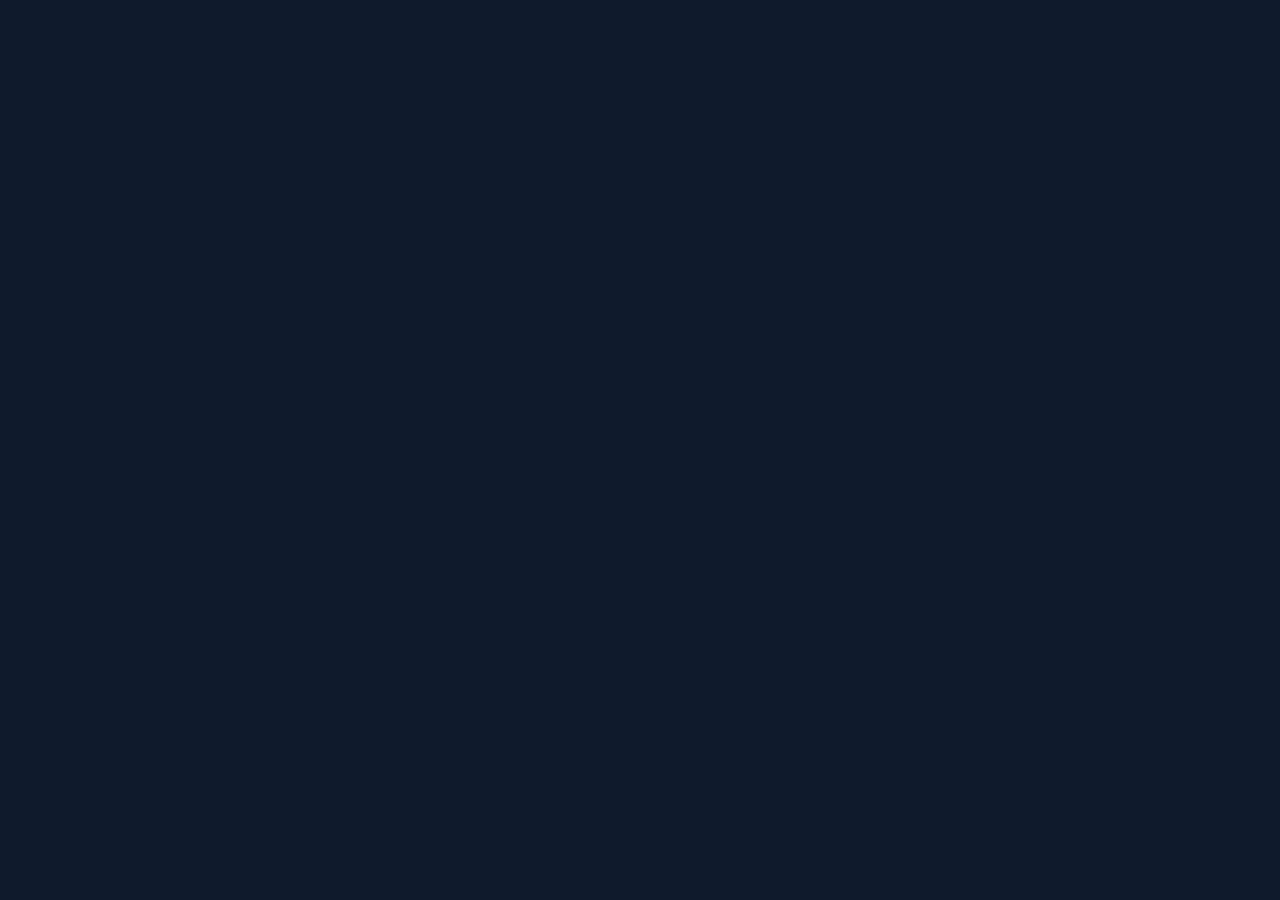
==== index.html @ ac676756 "Add files via upload" ====
<!DOCTYPE html><html lang="fr"><head><meta charset="utf-8"><meta name="viewport" content="width=device-width,initial-scale=1"><title>Correspondances</title><meta name="description" content="Correspondances vous guide de bout en bout : le bon quai, la bonne sortie, la dernière rue."><meta name="theme-color" content="#0F1B2D"><meta property="og:title" content="Correspondances"><meta property="og:description" content="Correspondances vous guide de bout en bout : le bon quai, la bonne sortie, la dernière rue."><meta property="og:type" content="website"><meta property="og:image" content="/api/og"><meta name="twitter:card" content="summary_large_image"><link rel="stylesheet" href="/style.css"></head><body data-page="home"><script src="/api/config"></script><script src="https://cdn.jsdelivr.net/npm/@supabase/supabase-js@2.45.4/dist/umd/supabase.min.js"></script><script src="/site.js?v=5"></script><noscript><p style="padding:40px;font-family:system-ui">Ce site a besoin de JavaScript pour s’afficher.</p></noscript></body></html>
---- style.css ----
@import url('https://fonts.googleapis.com/css2?family=Sora:wght@300;400;600;700&display=swap');
:root{--bg:#0F1B2D;--card:#17273F;--tx:#EAF0FA;--mu:#7C93B3;--ac:#3DDC97;--f:'Sora',system-ui,sans-serif}
:root[data-theme=light]{--bg:#F1F5FA;--card:#fff;--tx:#0B1420;--mu:#5A6B87;--ac:#0F9D63}
*{box-sizing:border-box;margin:0;padding:0}
html{scroll-behavior:smooth}
body{font-family:var(--f);background:var(--bg);color:var(--tx);-webkit-font-smoothing:antialiased;overflow-x:hidden}
a{color:inherit;text-decoration:none}button,input,textarea{font:inherit;color:inherit}
.w{max-width:1100px;margin:0 auto;padding:0 28px}
header{position:sticky;top:0;z-index:9;backdrop-filter:blur(18px) saturate(1.4);background:color-mix(in srgb,var(--bg) 72%,transparent)}
nav{display:flex;align-items:center;justify-content:space-between;height:64px}
.br{font-weight:700;letter-spacing:-.02em}.br i{color:var(--ac);font-style:normal}
.nl{display:flex;gap:26px;align-items:center;font-size:14px;color:var(--mu)}
.nl a:hover,.nl a.on{color:var(--tx)}
.pb{padding:7px 13px;border-radius:99px;border:1px solid color-mix(in srgb,var(--tx) 16%,transparent);font-size:12.5px;cursor:pointer;color:var(--mu);background:none}
h1{font-size:clamp(40px,7.4vw,92px);line-height:1;letter-spacing:-.045em;font-weight:700}
h1 span{display:inline-block;opacity:0;filter:blur(14px);transform:translateY(.4em);animation:in 1.1s cubic-bezier(.2,.8,.2,1) forwards}
@keyframes in{to{opacity:1;filter:none;transform:none}}
.hero{padding:16vh 28px 12vh;text-align:center}
.hero p,.pg p{color:var(--mu);font-size:19px;line-height:1.6}
.hero p{max-width:48ch;margin:28px auto 0}
.wl{display:flex;gap:10px;max-width:440px;margin:34px auto 0}
.wl input,.ad input,.ad textarea,label textarea,label input{flex:1;width:100%;padding:14px 18px;border-radius:14px;border:1px solid color-mix(in srgb,var(--tx) 16%,transparent);background:var(--card)}
.wl input{border-radius:99px}
.cta{padding:14px 24px;border-radius:99px;background:var(--ac);color:#0B1420;font-weight:600;border:0;cursor:pointer;white-space:nowrap}
.fn{margin-top:14px;font-size:13px;color:var(--mu)}
.demo{height:320vh}
.di{position:sticky;top:0;height:100vh;display:grid;grid-template-columns:1fr 1fr;gap:48px;align-items:center}
.dc h2{font-size:clamp(28px,4vw,48px);line-height:1.08;letter-spacing:-.03em;transition:opacity .4s}
.dc p{margin-top:16px;color:var(--mu);font-size:17px;line-height:1.6;max-width:36ch}
.ph{width:min(290px,70vw);aspect-ratio:9/19;margin:0 auto;border-radius:46px;border:7px solid #000;overflow:hidden;position:relative;background:var(--card);box-shadow:0 50px 90px -30px rgba(0,0,0,.6)}
.s{position:absolute;inset:0;width:100%;height:100%;object-fit:cover;opacity:0;transform:scale(1.07);transition:opacity .8s,transform 1.1s cubic-bezier(.2,.8,.2,1)}
.s.on{opacity:1;transform:none}
.e{display:flex;align-items:center;justify-content:center;color:var(--mu);font-size:13px;background:linear-gradient(160deg,var(--card),var(--bg))}
@media(max-width:860px){.demo{height:auto}.di{position:static;height:auto;grid-template-columns:1fr;padding:48px 28px}}
.fr{padding:16vh 28px;border-top:1px solid color-mix(in srgb,var(--tx) 9%,transparent)}
.fr h2,.pg h2{font-size:clamp(30px,5vw,60px);line-height:1.05;letter-spacing:-.035em;max-width:16ch}
.fr p{margin-top:22px;color:var(--mu);font-size:18px;line-height:1.65;max-width:46ch}
.pg{padding:14vh 28px 10vh;max-width:760px}.pg p{margin-top:22px}
details{border-top:1px solid color-mix(in srgb,var(--tx) 12%,transparent);padding:20px 0}
summary{cursor:pointer;font-weight:600;font-size:18px}details p{font-size:16px}
footer{border-top:1px solid color-mix(in srgb,var(--tx) 9%,transparent);padding:30px 28px;display:flex;justify-content:space-between;gap:14px;flex-wrap:wrap;color:var(--mu);font-size:13.5px}
.ad{display:grid;gap:12px;margin:24px 0}
label{display:grid;gap:6px;margin:14px 0;font-size:12.5px;color:var(--mu)}
.bar{position:sticky;top:0;padding:14px 0;background:var(--bg);display:flex;gap:12px;align-items:center;z-index:5}
pre{white-space:pre-wrap;color:var(--mu);font-size:13px}
@media(prefers-reduced-motion:reduce){h1 span{animation:none;opacity:1;filter:none;transform:none}.s{transition:none}}

.cards{display:grid;gap:14px;margin-top:28px}.card-a{display:block;background:var(--card);border:1px solid color-mix(in srgb,var(--tx) 10%,transparent);border-radius:22px;padding:22px;transition:transform .25s,border-color .25s}
.card-a:hover{transform:translateY(-3px);border-color:var(--ac)}.card-a h3{margin:12px 0 6px;font-size:21px;letter-spacing:-.02em}.card-a small,.art small{color:var(--mu)}
.tag{display:inline-block;padding:4px 12px;border-radius:99px;background:var(--ac);color:#0B1420;font-size:12px;font-weight:700}
.art h2{margin-top:14px}.art small{display:block;margin-top:10px}.art p,.art li{color:var(--tx);font-size:17px;line-height:1.7;margin-top:16px}.art ul{padding-left:22px;margin-top:8px}
.art h2+small+*,.art img{margin-top:22px}.art img{width:100%;border-radius:22px}.art a{color:var(--ac)}.art a.cta{color:#0B1420}
.art blockquote{margin-top:22px;padding:16px 20px;border-radius:18px;background:color-mix(in srgb,var(--ac) 14%,transparent);border-left:4px solid var(--ac)}.art blockquote p{margin:0}

/* Accessibilité */
:root[data-theme=light]{--ac:#0A7D4E}
:root[data-theme=light] .cta,:root[data-theme=light] .tag,:root[data-theme=light] .art a.cta{color:#fff}
:focus-visible{outline:2px solid var(--ac);outline-offset:3px;border-radius:6px}
.sk{position:absolute;left:12px;top:-60px;z-index:20;padding:10px 16px;border-radius:12px;background:var(--ac);color:#0B1420;font-weight:600;transition:top .15s}.sk:focus{top:12px}
main:focus{outline:0}
a.cta{display:inline-block}.cta:disabled{opacity:.6;cursor:wait}
/* Menu mobile */
.nr{display:flex;gap:10px;align-items:center}.mb{display:none;width:40px;height:40px;border-radius:12px;border:1px solid color-mix(in srgb,var(--tx) 16%,transparent);background:none;cursor:pointer;position:relative}
.mb span{position:absolute;left:11px;right:11px;height:2px;border-radius:2px;background:var(--tx);transition:transform .25s,top .25s}.mb span:first-child{top:15px}.mb span:last-child{top:23px}
.mb.x span:first-child{top:19px;transform:rotate(45deg)}.mb.x span:last-child{top:19px;transform:rotate(-45deg)}
@media(max-width:760px){.mb{display:block}
.nl{display:none;position:fixed;top:64px;left:0;right:0;flex-direction:column;align-items:stretch;gap:0;padding:8px 28px 22px;background:var(--bg);border-bottom:1px solid color-mix(in srgb,var(--tx) 10%,transparent);font-size:17px}
.nl.open{display:flex}.nl a{padding:15px 0;border-bottom:1px solid color-mix(in srgb,var(--tx) 8%,transparent)}.nl a.on{color:var(--ac)}}
footer .fl{display:flex;gap:18px;flex-wrap:wrap}
/* Aide */
.fq{width:100%;margin-top:28px;padding:14px 18px;border-radius:99px;border:1px solid color-mix(in srgb,var(--tx) 16%,transparent);background:var(--card)}
.fq+#fl{margin-top:14px}.fa p,.fa li{color:var(--mu);font-size:16px;line-height:1.6;margin-top:12px}.fa ul{padding-left:22px}.fa a{color:var(--ac)}.fa h2{font-size:18px;max-width:none;margin-top:14px}
details[hidden]{display:none}#fz{font-size:16px}
/* Actualités */
.chips{display:flex;gap:8px;flex-wrap:wrap;margin-top:24px}.chip,.b2{padding:8px 16px;border-radius:99px;border:1px solid color-mix(in srgb,var(--tx) 16%,transparent);background:none;color:var(--mu);font-size:13.5px;cursor:pointer}
.chip:hover,.b2:hover{color:var(--tx);border-color:var(--ac)}.chip[aria-pressed=true]{background:var(--ac);border-color:var(--ac);color:#0B1420;font-weight:600}
:root[data-theme=light] .chip[aria-pressed=true]{color:#fff}.b2{margin-top:6px;color:var(--tx)}.b2[hidden]{display:none}
/* Bloc téléchargement */
.dl{padding:14vh 28px;text-align:center;border-top:1px solid color-mix(in srgb,var(--tx) 9%,transparent)}.dl h2{font-size:clamp(28px,4.4vw,52px);letter-spacing:-.035em;line-height:1.08}
.dl p{margin:18px auto 28px;max-width:44ch;color:var(--mu);font-size:18px;line-height:1.6}
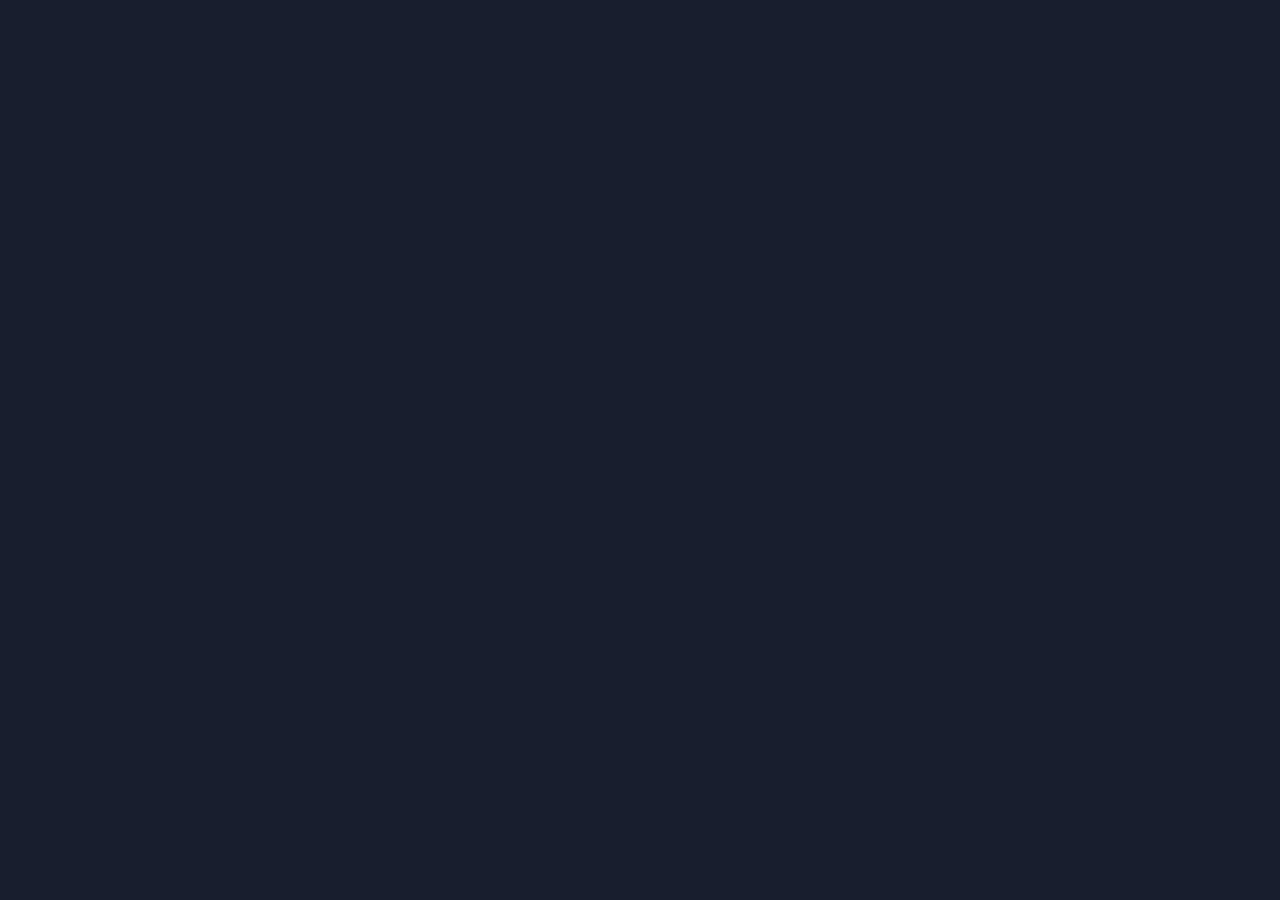
==== commit 1ab6bc3f: "Add files via upload" ====
--- a/index.html
+++ b/index.html
@@ -1 +1 @@
-<!DOCTYPE html><html lang="fr"><head><meta charset="utf-8"><meta name="viewport" content="width=device-width,initial-scale=1"><title>Correspondances</title><meta name="description" content="Correspondances vous guide de bout en bout : le bon quai, la bonne sortie, la dernière rue."><meta name="theme-color" content="#0F1B2D"><meta property="og:title" content="Correspondances"><meta property="og:description" content="Correspondances vous guide de bout en bout : le bon quai, la bonne sortie, la dernière rue."><meta property="og:type" content="website"><meta property="og:image" content="/api/og"><meta name="twitter:card" content="summary_large_image"><link rel="stylesheet" href="/style.css"></head><body data-page="home"><script src="/api/config"></script><script src="https://cdn.jsdelivr.net/npm/@supabase/supabase-js@2.45.4/dist/umd/supabase.min.js"></script><script src="/site.js?v=5"></script><noscript><p style="padding:40px;font-family:system-ui">Ce site a besoin de JavaScript pour s’afficher.</p></noscript></body></html>
+<!DOCTYPE html><html lang="fr"><head><meta charset="utf-8"><meta name="viewport" content="width=device-width,initial-scale=1"><title>Correspondances</title><meta name="description" content="Correspondances vous guide de bout en bout : le bon quai, la bonne sortie, la dernière rue."><meta name="theme-color" content="#1B1E2E"><meta property="og:title" content="Correspondances"><meta property="og:description" content="Correspondances vous guide de bout en bout : le bon quai, la bonne sortie, la dernière rue."><meta property="og:type" content="website"><meta property="og:image" content="/api/og"><meta name="twitter:card" content="summary_large_image"><link rel="stylesheet" href="/style.css"></head><body data-page="home"><script src="/api/config"></script><script src="https://cdn.jsdelivr.net/npm/@supabase/supabase-js@2.45.4/dist/umd/supabase.min.js"></script><script src="/site.js?v=5"></script><noscript><p style="padding:40px;font-family:system-ui">Ce site a besoin de JavaScript pour s’afficher.</p></noscript></body></html>
--- a/style.css
+++ b/style.css
@@ -1,6 +1,6 @@
 @import url('https://fonts.googleapis.com/css2?family=Sora:wght@300;400;600;700&display=swap');
-:root{--bg:#0F1B2D;--card:#17273F;--tx:#EAF0FA;--mu:#7C93B3;--ac:#3DDC97;--f:'Sora',system-ui,sans-serif}
-:root[data-theme=light]{--bg:#F1F5FA;--card:#fff;--tx:#0B1420;--mu:#5A6B87;--ac:#0F9D63}
+:root{--bg:#1B1E2E;--card:#272B42;--tx:#EEF0F8;--mu:#8A93B5;--ac:#7FD1B5;--v:#A99BF0;--b:#8FA9E8;--p:#F2C879;--m:#7FD1B5;--f:'Sora',system-ui,sans-serif}
+:root[data-theme=light]{--bg:#F4F5FA;--card:#fff;--tx:#14172A;--mu:#5B6285;--ac:#237A63;--v:#6E5CD6;--b:#3F63C7;--p:#A9740F;--m:#237A63}
 *{box-sizing:border-box;margin:0;padding:0}
 html{scroll-behavior:smooth}
 body{font-family:var(--f);background:var(--bg);color:var(--tx);-webkit-font-smoothing:antialiased;overflow-x:hidden}
@@ -21,7 +21,7 @@
 .wl{display:flex;gap:10px;max-width:440px;margin:34px auto 0}
 .wl input,.ad input,.ad textarea,label textarea,label input{flex:1;width:100%;padding:14px 18px;border-radius:14px;border:1px solid color-mix(in srgb,var(--tx) 16%,transparent);background:var(--card)}
 .wl input{border-radius:99px}
-.cta{padding:14px 24px;border-radius:99px;background:var(--ac);color:#0B1420;font-weight:600;border:0;cursor:pointer;white-space:nowrap}
+.cta{padding:14px 24px;border-radius:99px;background:var(--ac);color:#14172A;font-weight:600;border:0;cursor:pointer;white-space:nowrap}
 .fn{margin-top:14px;font-size:13px;color:var(--mu)}
 .demo{height:320vh}
 .di{position:sticky;top:0;height:100vh;display:grid;grid-template-columns:1fr 1fr;gap:48px;align-items:center}
@@ -30,7 +30,7 @@
 .ph{width:min(290px,70vw);aspect-ratio:9/19;margin:0 auto;border-radius:46px;border:7px solid #000;overflow:hidden;position:relative;background:var(--card);box-shadow:0 50px 90px -30px rgba(0,0,0,.6)}
 .s{position:absolute;inset:0;width:100%;height:100%;object-fit:cover;opacity:0;transform:scale(1.07);transition:opacity .8s,transform 1.1s cubic-bezier(.2,.8,.2,1)}
 .s.on{opacity:1;transform:none}
-.e{display:flex;align-items:center;justify-content:center;color:var(--mu);font-size:13px;background:linear-gradient(160deg,var(--card),var(--bg))}
+.e{display:flex;align-items:center;justify-content:center;color:var(--mu);font-size:13px;background:var(--card)}
 @media(max-width:860px){.demo{height:auto}.di{position:static;height:auto;grid-template-columns:1fr;padding:48px 28px}}
 .fr{padding:16vh 28px;border-top:1px solid color-mix(in srgb,var(--tx) 9%,transparent)}
 .fr h2,.pg h2{font-size:clamp(30px,5vw,60px);line-height:1.05;letter-spacing:-.035em;max-width:16ch}
@@ -47,16 +47,15 @@
 
 .cards{display:grid;gap:14px;margin-top:28px}.card-a{display:block;background:var(--card);border:1px solid color-mix(in srgb,var(--tx) 10%,transparent);border-radius:22px;padding:22px;transition:transform .25s,border-color .25s}
 .card-a:hover{transform:translateY(-3px);border-color:var(--ac)}.card-a h3{margin:12px 0 6px;font-size:21px;letter-spacing:-.02em}.card-a small,.art small{color:var(--mu)}
-.tag{display:inline-block;padding:4px 12px;border-radius:99px;background:var(--ac);color:#0B1420;font-size:12px;font-weight:700}
+.tag{display:inline-block;padding:4px 12px;border-radius:99px;background:var(--ac);color:#14172A;font-size:12px;font-weight:700}
 .art h2{margin-top:14px}.art small{display:block;margin-top:10px}.art p,.art li{color:var(--tx);font-size:17px;line-height:1.7;margin-top:16px}.art ul{padding-left:22px;margin-top:8px}
-.art h2+small+*,.art img{margin-top:22px}.art img{width:100%;border-radius:22px}.art a{color:var(--ac)}.art a.cta{color:#0B1420}
+.art h2+small+*,.art img{margin-top:22px}.art img{width:100%;border-radius:22px}.art a{color:var(--ac)}.art a.cta{color:#14172A}
 .art blockquote{margin-top:22px;padding:16px 20px;border-radius:18px;background:color-mix(in srgb,var(--ac) 14%,transparent);border-left:4px solid var(--ac)}.art blockquote p{margin:0}
 
 /* Accessibilité */
-:root[data-theme=light]{--ac:#0A7D4E}
 :root[data-theme=light] .cta,:root[data-theme=light] .tag,:root[data-theme=light] .art a.cta{color:#fff}
 :focus-visible{outline:2px solid var(--ac);outline-offset:3px;border-radius:6px}
-.sk{position:absolute;left:12px;top:-60px;z-index:20;padding:10px 16px;border-radius:12px;background:var(--ac);color:#0B1420;font-weight:600;transition:top .15s}.sk:focus{top:12px}
+.sk{position:absolute;left:12px;top:-60px;z-index:20;padding:10px 16px;border-radius:12px;background:var(--ac);color:#14172A;font-weight:600;transition:top .15s}.sk:focus{top:12px}
 main:focus{outline:0}
 a.cta{display:inline-block}.cta:disabled{opacity:.6;cursor:wait}
 /* Menu mobile */
@@ -73,8 +72,44 @@
 details[hidden]{display:none}#fz{font-size:16px}
 /* Actualités */
 .chips{display:flex;gap:8px;flex-wrap:wrap;margin-top:24px}.chip,.b2{padding:8px 16px;border-radius:99px;border:1px solid color-mix(in srgb,var(--tx) 16%,transparent);background:none;color:var(--mu);font-size:13.5px;cursor:pointer}
-.chip:hover,.b2:hover{color:var(--tx);border-color:var(--ac)}.chip[aria-pressed=true]{background:var(--ac);border-color:var(--ac);color:#0B1420;font-weight:600}
+.chip:hover,.b2:hover{color:var(--tx);border-color:var(--ac)}.chip[aria-pressed=true]{background:var(--ac);border-color:var(--ac);color:#14172A;font-weight:600}
 :root[data-theme=light] .chip[aria-pressed=true]{color:#fff}.b2{margin-top:6px;color:var(--tx)}.b2[hidden]{display:none}
 /* Bloc téléchargement */
 .dl{padding:14vh 28px;text-align:center;border-top:1px solid color-mix(in srgb,var(--tx) 9%,transparent)}.dl h2{font-size:clamp(28px,4.4vw,52px);letter-spacing:-.035em;line-height:1.08}
 .dl p{margin:18px auto 28px;max-width:44ch;color:var(--mu);font-size:18px;line-height:1.6}
+
+/* Identité : lignes de couleur et nœuds cerclés de blanc (aplats, pas de dégradés) */
+.br{display:flex;align-items:center;gap:10px}.mk{width:30px;height:30px;flex:none}
+.net{display:block;width:min(900px,100%);height:auto;margin:54px auto 0;overflow:visible}
+.net path{fill:none;stroke-width:5;stroke-linecap:round;stroke-dasharray:1;stroke-dashoffset:1;animation:dr 2.2s cubic-bezier(.3,.7,.2,1) .5s forwards}
+.net path:nth-child(2){animation-delay:.7s}.net path:nth-child(3){animation-delay:.9s}.net path:nth-child(4){animation-delay:1.1s}
+.net .nd circle{r:7;fill:var(--card);stroke:var(--tx);stroke-width:3.5;opacity:0;animation:pop .5s 2s forwards}
+@keyframes dr{to{stroke-dashoffset:0}}@keyframes pop{to{opacity:1}}
+@media(prefers-reduced-motion:reduce){.net path{animation:none;stroke-dashoffset:0}.net .nd circle{animation:none;opacity:1}}
+.lgn .fr{position:relative;border-top:0;padding-left:84px}
+.lgn .fr::after{content:"";position:absolute;left:36px;top:0;bottom:0;width:5px;background:color-mix(in srgb,var(--tx) 16%,transparent)}
+.lgn .l1::after{top:calc(16vh + .5em + 11px)}.lgn .l4::after{bottom:auto;height:calc(16vh + .5em + 11px)}
+.lgn .fr::before{content:"";position:absolute;z-index:1;left:27px;top:calc(16vh + .5em);width:23px;height:23px;border-radius:50%;background:var(--card);border:4px solid var(--c)}
+.lgn .l1{--c:var(--m)}.lgn .l2{--c:var(--b)}.lgn .l3{--c:var(--v)}.lgn .l4{--c:var(--p)}
+.lgn .fr h2::after{content:"";display:block;width:64px;height:5px;border-radius:5px;background:var(--c);margin-top:20px}
+.tag.t-nouveaute{background:var(--m)}.tag.t-travaux{background:var(--p)}.tag.t-info{background:var(--b)}.tag.t-version{background:var(--v)}
+:root[data-theme=light] .tag.t-travaux{color:#fff}
+.card-a:hover{border-color:var(--m)}
+
+/* Contact, assistant, langue */
+.cf{margin-top:26px;max-width:560px}.cf label{margin:16px 0 0}.cf .cta{margin-top:20px}.cf textarea{resize:vertical}.hp{position:absolute;left:-9999px;width:1px;height:1px;opacity:0}
+.pb[lang]{min-width:44px;text-align:center}
+.ia{margin-top:48px;padding:24px;border-radius:24px;background:var(--card);border:1px solid color-mix(in srgb,var(--tx) 10%,transparent)}.ia h3{font-size:22px;letter-spacing:-.02em}.ia>p{font-size:15px;margin-top:8px}
+#ml{display:grid;gap:10px;margin-top:16px}.ib{max-width:88%;padding:11px 16px;border-radius:18px;font-size:15px;line-height:1.55}.ib p{margin:0;font-size:15px;color:inherit}.ib p+p{margin-top:8px}
+.ib.u{justify-self:end;background:var(--ac);color:#14172A}:root[data-theme=light] .ib.u{color:#fff}.ib.a,.ib.w{justify-self:start;background:color-mix(in srgb,var(--tx) 9%,transparent)}.ib.w{color:var(--mu)}
+#mf{display:flex;gap:10px;margin-top:16px}#mf input{flex:1;min-width:0;padding:13px 18px;border-radius:99px;border:1px solid color-mix(in srgb,var(--tx) 16%,transparent);background:var(--bg)}
+.ia .fn{text-align:left;margin-top:12px}
+/* Écrans d'illustration (couleurs de l'app, indépendantes du thème du site) */
+.s.m{display:block;padding:46px 16px 16px;background:#1B1E2E;color:#EEF0F8;font-size:12px;overflow:hidden}
+.m .mt{font-size:17px;font-weight:700;margin-bottom:14px}.m .mr{display:flex;align-items:center;gap:10px;padding:10px 12px;border-radius:16px;background:#272B42;margin-top:8px}
+.m .mr span{flex:1;font-size:12.5px;line-height:1.3}.m .mr b{font-size:17px}.m .mr small{font-size:10px;color:#8A93B5;margin-left:2px;font-weight:600}
+.m .bd{display:grid;place-items:center;min-width:30px;height:30px;border-radius:50%;color:#14172A;font-style:normal;font-weight:800;font-size:12px}.m .bd.r{border-radius:9px;padding:0 8px}
+.m .mbig{font-size:21px;font-weight:700;line-height:1.15;margin-bottom:14px;color:#7FD1B5}.m .ms2{display:flex;gap:10px;align-items:center;padding:11px 12px;border-radius:14px;background:#272B42;margin-top:8px;font-size:12.5px}.m .ms2 i{width:10px;height:10px;border-radius:50%;border:3px solid #8FA9E8;flex:none}
+.m .mp{height:8px;border-radius:8px;background:#272B42;margin-top:20px;overflow:hidden}.m .mp span{display:block;height:100%;width:62%;border-radius:8px;background:#7FD1B5}.m .mq{margin-top:8px;color:#8A93B5;font-size:12px}
+.m .net.mn{margin:6px 0 12px}.m .net.mn path{stroke-width:7}.m .mch{display:inline-block;padding:7px 14px;border-radius:99px;background:#7FD1B5;color:#14172A;font-weight:700;font-size:12.5px;margin-bottom:6px}.m .av{width:30px;height:30px;border-radius:50%;background:#A99BF0;color:#14172A;display:grid;place-items:center;font-style:normal;font-weight:800;flex:none}
+.m .net.mn{height:150px;width:100%;margin:6px 0 16px}.m .net.mn path{vector-effect:non-scaling-stroke}.m .net.mn .nd{display:none}
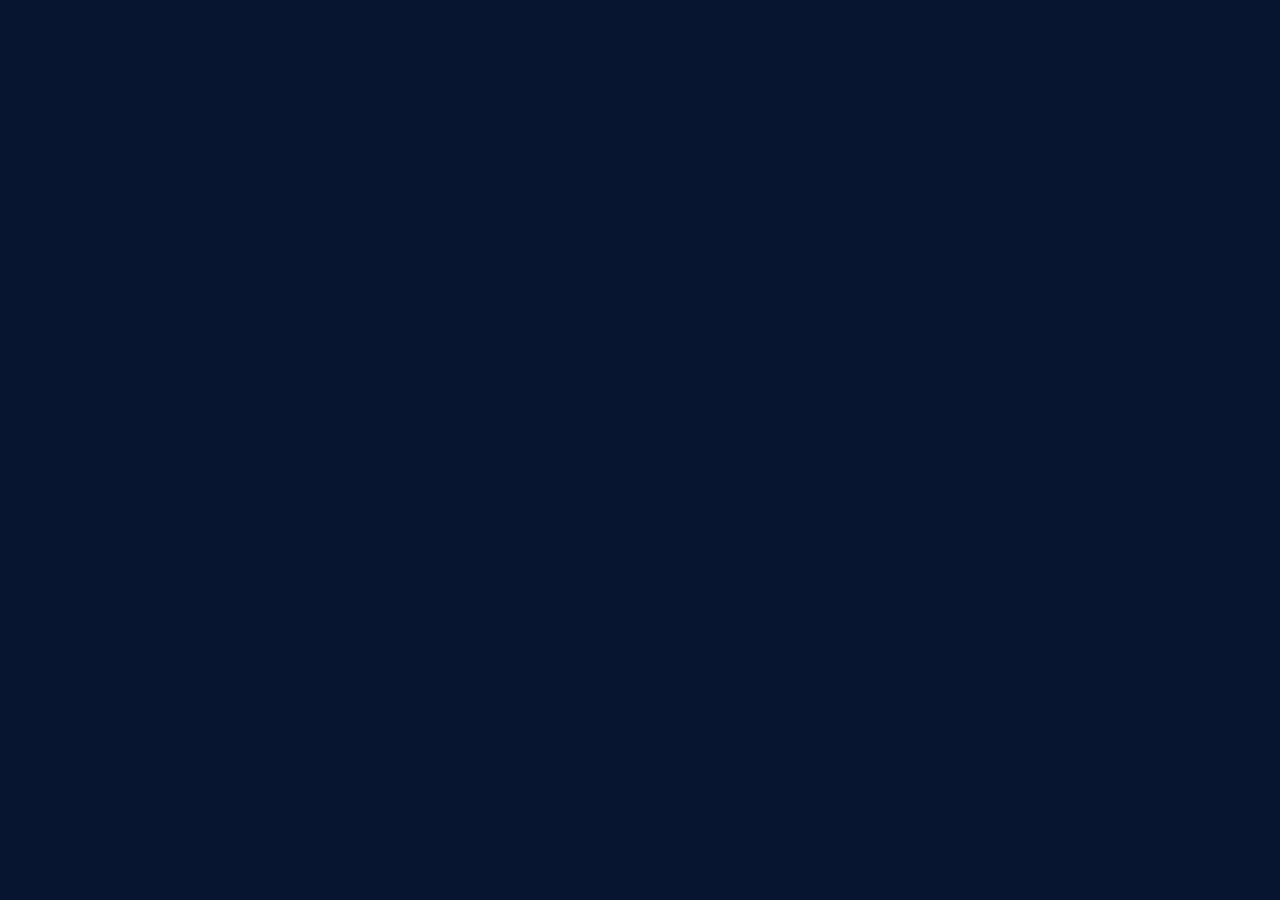
==== commit cb7ab917: "Forcer le rechargement de site.js (v6) et raccourcir le cache de /api/config Co-Authored-By: Claude " ====
--- a/index.html
+++ b/index.html
@@ -1 +1 @@
-<!DOCTYPE html><html lang="fr"><head><meta charset="utf-8"><meta name="viewport" content="width=device-width,initial-scale=1"><title>Correspondances</title><meta name="description" content="Correspondances vous guide de bout en bout : le bon quai, la bonne sortie, la dernière rue."><meta name="theme-color" content="#1B1E2E"><meta property="og:title" content="Correspondances"><meta property="og:description" content="Correspondances vous guide de bout en bout : le bon quai, la bonne sortie, la dernière rue."><meta property="og:type" content="website"><meta property="og:image" content="/api/og"><meta name="twitter:card" content="summary_large_image"><link rel="stylesheet" href="/style.css"></head><body data-page="home"><script src="/api/config"></script><script src="https://cdn.jsdelivr.net/npm/@supabase/supabase-js@2.45.4/dist/umd/supabase.min.js"></script><script src="/site.js?v=5"></script><noscript><p style="padding:40px;font-family:system-ui">Ce site a besoin de JavaScript pour s’afficher.</p></noscript></body></html>
+<!DOCTYPE html><html lang="fr"><head><meta charset="utf-8"><meta name="viewport" content="width=device-width,initial-scale=1"><title>Correspondances</title><meta name="description" content="Correspondances vous guide de bout en bout : le bon quai, la bonne sortie, la dernière rue."><meta name="theme-color" content="#1B1E2E"><meta property="og:title" content="Correspondances"><meta property="og:description" content="Correspondances vous guide de bout en bout : le bon quai, la bonne sortie, la dernière rue."><meta property="og:type" content="website"><meta property="og:image" content="/api/og"><meta name="twitter:card" content="summary_large_image"><link rel="stylesheet" href="/style.css"></head><body data-page="home"><script src="/api/config"></script><script src="https://cdn.jsdelivr.net/npm/@supabase/supabase-js@2.45.4/dist/umd/supabase.min.js"></script><script src="/site.js?v=6"></script><noscript><p style="padding:40px;font-family:system-ui">Ce site a besoin de JavaScript pour s’afficher.</p></noscript></body></html>
--- a/style.css
+++ b/style.css
@@ -1,115 +1,275 @@
-@import url('https://fonts.googleapis.com/css2?family=Sora:wght@300;400;600;700&display=swap');
-:root{--bg:#1B1E2E;--card:#272B42;--tx:#EEF0F8;--mu:#8A93B5;--ac:#7FD1B5;--v:#A99BF0;--b:#8FA9E8;--p:#F2C879;--m:#7FD1B5;--f:'Sora',system-ui,sans-serif}
-:root[data-theme=light]{--bg:#F4F5FA;--card:#fff;--tx:#14172A;--mu:#5B6285;--ac:#237A63;--v:#6E5CD6;--b:#3F63C7;--p:#A9740F;--m:#237A63}
+@import url('https://fonts.googleapis.com/css2?family=Hanken+Grotesk:wght@400;500;600;700;800&display=swap');
+/* ===== Jetons ===== */
+:root{color-scheme:dark;--bg:#071531;--sf:#0D1F45;--sf2:#14295A;--line:rgba(255,255,255,.16);--tx:#F2F5FB;--mu:#9DB0D3;--pink:#F4A3C1;--amber:#F5B84B;--blue:#5B9DEB;--lav:#A99BF0;--ac:#F5B84B;--btn:#F5B84B;--btnt:#071531;--fo:#F5B84B;--er:#FF9C9C;--ok:#7FD6A0;--r:8px;--hh:64px;--f:'Hanken Grotesk',system-ui,-apple-system,'Segoe UI',sans-serif}
+:root[data-theme=light]{color-scheme:light;--bg:#F7F5F0;--sf:#fff;--sf2:#EFECE4;--line:rgba(11,26,56,.2);--tx:#0B1A38;--mu:#56627C;--pink:#D9588A;--amber:#D98E0B;--blue:#2C6FCB;--lav:#6F5BDB;--ac:#9A5F00;--btn:#0B1A38;--btnt:#fff;--fo:#2C6FCB;--er:#B3202A;--ok:#14733F}
 *{box-sizing:border-box;margin:0;padding:0}
-html{scroll-behavior:smooth}
-body{font-family:var(--f);background:var(--bg);color:var(--tx);-webkit-font-smoothing:antialiased;overflow-x:hidden}
-a{color:inherit;text-decoration:none}button,input,textarea{font:inherit;color:inherit}
-.w{max-width:1100px;margin:0 auto;padding:0 28px}
-header{position:sticky;top:0;z-index:9;backdrop-filter:blur(18px) saturate(1.4);background:color-mix(in srgb,var(--bg) 72%,transparent)}
-nav{display:flex;align-items:center;justify-content:space-between;height:64px}
-.br{font-weight:700;letter-spacing:-.02em}.br i{color:var(--ac);font-style:normal}
-.nl{display:flex;gap:26px;align-items:center;font-size:14px;color:var(--mu)}
-.nl a:hover,.nl a.on{color:var(--tx)}
-.pb{padding:7px 13px;border-radius:99px;border:1px solid color-mix(in srgb,var(--tx) 16%,transparent);font-size:12.5px;cursor:pointer;color:var(--mu);background:none}
-h1{font-size:clamp(40px,7.4vw,92px);line-height:1;letter-spacing:-.045em;font-weight:700}
-h1 span{display:inline-block;opacity:0;filter:blur(14px);transform:translateY(.4em);animation:in 1.1s cubic-bezier(.2,.8,.2,1) forwards}
-@keyframes in{to{opacity:1;filter:none;transform:none}}
-.hero{padding:16vh 28px 12vh;text-align:center}
-.hero p,.pg p{color:var(--mu);font-size:19px;line-height:1.6}
-.hero p{max-width:48ch;margin:28px auto 0}
-.wl{display:flex;gap:10px;max-width:440px;margin:34px auto 0}
-.wl input,.ad input,.ad textarea,label textarea,label input{flex:1;width:100%;padding:14px 18px;border-radius:14px;border:1px solid color-mix(in srgb,var(--tx) 16%,transparent);background:var(--card)}
-.wl input{border-radius:99px}
-.cta{padding:14px 24px;border-radius:99px;background:var(--ac);color:#14172A;font-weight:600;border:0;cursor:pointer;white-space:nowrap}
-.fn{margin-top:14px;font-size:13px;color:var(--mu)}
-.demo{height:320vh}
-.di{position:sticky;top:0;height:100vh;display:grid;grid-template-columns:1fr 1fr;gap:48px;align-items:center}
-.dc h2{font-size:clamp(28px,4vw,48px);line-height:1.08;letter-spacing:-.03em;transition:opacity .4s}
-.dc p{margin-top:16px;color:var(--mu);font-size:17px;line-height:1.6;max-width:36ch}
-.ph{width:min(290px,70vw);aspect-ratio:9/19;margin:0 auto;border-radius:46px;border:7px solid #000;overflow:hidden;position:relative;background:var(--card);box-shadow:0 50px 90px -30px rgba(0,0,0,.6)}
-.s{position:absolute;inset:0;width:100%;height:100%;object-fit:cover;opacity:0;transform:scale(1.07);transition:opacity .8s,transform 1.1s cubic-bezier(.2,.8,.2,1)}
-.s.on{opacity:1;transform:none}
-.e{display:flex;align-items:center;justify-content:center;color:var(--mu);font-size:13px;background:var(--card)}
-@media(max-width:860px){.demo{height:auto}.di{position:static;height:auto;grid-template-columns:1fr;padding:48px 28px}}
-.fr{padding:16vh 28px;border-top:1px solid color-mix(in srgb,var(--tx) 9%,transparent)}
-.fr h2,.pg h2{font-size:clamp(30px,5vw,60px);line-height:1.05;letter-spacing:-.035em;max-width:16ch}
-.fr p{margin-top:22px;color:var(--mu);font-size:18px;line-height:1.65;max-width:46ch}
-.pg{padding:14vh 28px 10vh;max-width:760px}.pg p{margin-top:22px}
-details{border-top:1px solid color-mix(in srgb,var(--tx) 12%,transparent);padding:20px 0}
-summary{cursor:pointer;font-weight:600;font-size:18px}details p{font-size:16px}
-footer{border-top:1px solid color-mix(in srgb,var(--tx) 9%,transparent);padding:30px 28px;display:flex;justify-content:space-between;gap:14px;flex-wrap:wrap;color:var(--mu);font-size:13.5px}
-.ad{display:grid;gap:12px;margin:24px 0}
-label{display:grid;gap:6px;margin:14px 0;font-size:12.5px;color:var(--mu)}
-.bar{position:sticky;top:0;padding:14px 0;background:var(--bg);display:flex;gap:12px;align-items:center;z-index:5}
-pre{white-space:pre-wrap;color:var(--mu);font-size:13px}
-@media(prefers-reduced-motion:reduce){h1 span{animation:none;opacity:1;filter:none;transform:none}.s{transition:none}}
+html{scroll-behavior:smooth;scroll-padding-top:calc(var(--hh) + 20px)}
+body{font-family:var(--f);font-size:17px;line-height:1.6;background:var(--bg);color:var(--tx);-webkit-font-smoothing:antialiased;overflow-x:hidden;min-height:100vh;display:flex;flex-direction:column}
+body.lock{overflow:hidden}
+main{flex:1;padding-top:var(--hh);outline:0;animation:pg .55s ease both}
+@keyframes pg{from{opacity:0;transform:translateY(10px)}}
+a{color:inherit;text-decoration:none}button,input,textarea{font:inherit;color:inherit}button{cursor:pointer}
+:focus-visible{outline:3px solid var(--fo);outline-offset:3px;border-radius:4px}
+.w{max-width:1120px;margin:0 auto;padding:0 24px}
+.sr{position:absolute;width:1px;height:1px;overflow:hidden;clip:rect(0 0 0 0);white-space:nowrap}
+.skip{position:fixed;left:16px;top:-60px;z-index:200;background:var(--btn);color:var(--btnt);padding:12px 18px;border-radius:var(--r);font-weight:700;transition:top .2s}.skip:focus{top:12px}
+/* ===== En-tête fixe ===== */
+header{position:fixed;inset:0 0 auto;height:var(--hh);z-index:50;background:var(--bg);border-bottom:1.5px solid var(--line)}
+.nv{display:flex;align-items:center;gap:20px;height:100%}
+.br{display:flex;align-items:center;gap:11px;font-weight:800;font-size:18px;letter-spacing:-.02em}.br svg{width:34px;height:34px;flex:none}
+nav{margin-left:auto;display:flex;gap:4px;font-size:15px;font-weight:500}
+nav a{position:relative;padding:8px 12px;color:var(--mu);transition:color .2s}
+nav a::after{content:"";position:absolute;left:12px;right:12px;bottom:3px;height:2px;background:var(--ac);transform:scaleX(0);transform-origin:left;transition:transform .25s}
+nav a:hover,nav a[aria-current]{color:var(--tx)}nav a:hover::after,nav a[aria-current]::after{transform:none}
+.hb{display:flex;gap:8px}
+.ib{width:40px;height:40px;border-radius:var(--r);border:1.5px solid var(--line);background:none;display:grid;place-items:center;transition:border-color .2s,background .2s,transform .2s}
+.ib:hover{border-color:var(--tx);background:var(--sf)}.ib:active{transform:scale(.94)}
+.ib svg{width:20px;height:20px}
+.ib span{display:grid;place-items:center}
+.i-moon,.i-x{display:none!important}
+:root[data-theme=light] .i-sun{display:none!important}:root[data-theme=light] .i-moon{display:grid!important}
+.bg{display:none}
+.pgb{position:absolute;left:0;right:0;bottom:-1.5px;height:3px;pointer-events:none}.pgb i{display:block;height:100%;background:var(--ac);transform:scaleX(0);transform-origin:left}
+@media(max-width:860px){
+.bg{display:grid}
+nav{position:fixed;top:var(--hh);left:0;right:0;bottom:0;margin:0;background:var(--bg);flex-direction:column;gap:0;padding:12px 24px 40px;font-size:24px;font-weight:700;transform:translateY(-8px);opacity:0;visibility:hidden;transition:.25s;overflow:auto}
+nav a{padding:18px 0;border-bottom:1.5px solid var(--line);color:var(--tx)}nav a::after{display:none}nav a[aria-current]{color:var(--ac)}
+header.open nav{opacity:1;visibility:visible;transform:none}
+header.open .i-o{display:none!important}header.open .i-x{display:grid!important}
+.hb{margin-left:auto}}
+/* ===== Boutons, champs ===== */
+.cta{display:inline-flex;align-items:center;justify-content:center;gap:8px;padding:14px 22px;border-radius:var(--r);background:var(--btn);color:var(--btnt);font-weight:700;border:2px solid var(--btn);white-space:nowrap;transition:transform .15s,box-shadow .15s}
+.cta:hover{transform:translate(-2px,-2px);box-shadow:4px 4px 0 var(--pink)}.cta:active{transform:none;box-shadow:none}
+.cta.ld{pointer-events:none;opacity:.65}
+.wl{max-width:480px;margin-top:32px}
+.wl .row{display:flex;gap:8px}
+.wl input[type=email]{flex:1;min-width:0;padding:14px 16px;border-radius:var(--r);border:1.5px solid var(--line);background:var(--sf);transition:border-color .2s}
+.wl input[type=email]:hover{border-color:var(--mu)}.wl input[type=email]:focus{border-color:var(--tx);outline-offset:2px}
+.wl input[aria-invalid]{border-color:var(--er)}
+.hp{position:absolute;left:-9999px;width:1px;height:1px}
+.fm{min-height:1.6em;margin-top:10px;font-size:14.5px;color:var(--mu)}
+.fm.err,.fm.good{animation:fin .3s ease both;font-weight:600}.fm.err{color:var(--er)}.fm.good{color:var(--ok)}
+@keyframes fin{from{opacity:0;transform:translateY(-4px)}}
+.wl.shake{animation:shake .45s}
+@keyframes shake{20%,60%{transform:translateX(-7px)}40%,80%{transform:translateX(7px)}}
+.fn{margin-top:4px;font-size:14px;color:var(--mu)}
+@media(max-width:520px){.wl .row{flex-direction:column}}
+.tools{display:flex;flex-wrap:wrap;gap:8px;margin-top:28px}
+.tb{display:inline-flex;align-items:center;gap:8px;padding:9px 14px;border-radius:var(--r);border:1.5px solid var(--line);background:none;font-size:14px;font-weight:600;transition:border-color .2s,background .2s}
+.tb:hover{border-color:var(--tx);background:var(--sf)}.tb svg{width:17px;height:17px}.tb.done{color:var(--ok);border-color:var(--ok)}
+/* ===== Accueil : en-tête ===== */
+h1{font-size:clamp(38px,6.2vw,78px);line-height:1.02;letter-spacing:-.04em;font-weight:800;text-wrap:balance}
+h1 span{display:inline-block;opacity:0;transform:translateY(.45em)}
+body.go h1 span{animation:up .7s cubic-bezier(.2,.8,.2,1) forwards}
+@keyframes up{to{opacity:1;transform:none}}
+.lead{margin-top:24px;font-size:19px;color:var(--mu);max-width:46ch}
+/* ===== Démo : téléphone qui défile ===== */
+.demo{height:300vh;border-top:1.5px solid var(--line)}
+.di{position:sticky;top:var(--hh);height:calc(100vh - var(--hh));display:grid;grid-template-columns:1fr 1fr;gap:48px;align-items:center}
+.dc h2{font-size:clamp(28px,4vw,48px);line-height:1.08;letter-spacing:-.035em;font-weight:800;min-height:2.2em;text-wrap:balance}
+.dc p{margin-top:14px;color:var(--mu);font-size:18px;max-width:36ch}
+.pr{display:flex;gap:6px;margin-top:28px}.pr i{height:5px;width:28px;background:var(--line);transition:.4s}.pr i.on{width:56px;background:var(--c)}
+.ph{width:min(280px,66vw);aspect-ratio:9/19;margin:0 auto;border-radius:40px;border:10px solid #0A0B10;overflow:hidden;position:relative;background:var(--sf2);box-shadow:0 30px 60px -30px rgba(0,0,0,.55)}
+.ph::after{content:"";position:absolute;top:8px;left:50%;width:74px;height:20px;transform:translateX(-50%);background:#0A0B10;border-radius:99px;z-index:3}
+.s{position:absolute;inset:0;width:100%;height:100%;object-fit:cover;opacity:0;transform:scale(1.05);transition:opacity .6s,transform .9s cubic-bezier(.2,.8,.2,1)}.s.on{opacity:1;transform:none}
+.e{display:flex;align-items:center;justify-content:center;color:var(--mu);font-size:13px;background:var(--sf)}
+@media(max-width:860px){.demo{height:auto}.di{position:static;height:auto;grid-template-columns:1fr;padding:56px 24px;gap:36px}.dc h2{min-height:0}.pr{display:none}}
+/* ===== Sections ===== */
+.sec{padding:clamp(64px,11vh,112px) 0 0}
+.eb{display:flex;align-items:center;gap:10px;font-size:13px;letter-spacing:.14em;text-transform:uppercase;font-weight:700;color:var(--mu);margin-bottom:18px}
+h2.t{font-size:clamp(28px,4.4vw,50px);line-height:1.06;letter-spacing:-.035em;font-weight:800;max-width:20ch;text-wrap:balance}
+.fl{display:grid;grid-template-columns:repeat(2,1fr);gap:48px 56px;margin-top:48px}
+.fi{position:relative;padding-top:22px}
+.fi::before{content:"";position:absolute;left:0;right:0;top:0;height:4px;background:var(--c);transform-origin:left;transition:transform .3s}
+.fi:hover::before{transform:scaleY(2.5)}
+.fi .k{font-size:13px;font-weight:700;letter-spacing:.14em;color:var(--mu)}
+.fi h3{margin-top:8px;font-size:24px;line-height:1.2;letter-spacing:-.02em;transition:transform .3s}.fi:hover h3{transform:translateX(6px)}
+.fi p{margin-top:10px;color:var(--mu)}
+@media(max-width:700px){.fl{grid-template-columns:1fr;gap:36px}}
+.more{display:inline-flex;gap:8px;margin-top:40px;font-weight:700;border-bottom:2px solid var(--ac);padding-bottom:2px;transition:gap .2s}.more:hover{gap:14px}
+.fq{margin-top:36px;max-width:780px}
+/* FAQ dépliable */
+.qa{border-top:1.5px solid var(--line)}.qa:last-child{border-bottom:1.5px solid var(--line)}
+.qa h3{font-size:inherit}
+.qa button{width:100%;display:flex;justify-content:space-between;align-items:center;gap:20px;padding:22px 0;background:none;border:0;text-align:left;font-weight:700;font-size:19px;line-height:1.35;transition:color .2s}
+.qa button:hover{color:var(--ac)}
+.pl{position:relative;flex:none;width:18px;height:18px}.pl::before,.pl::after{content:"";position:absolute;left:0;right:0;top:8px;height:2px;background:currentColor;transition:transform .3s}.pl::after{transform:rotate(90deg)}
+.qa.open .pl::after{transform:none}
+.an{display:grid;grid-template-rows:0fr;transition:grid-template-rows .35s ease}.qa.open .an{grid-template-rows:1fr}
+.an>div{overflow:hidden}.an p{padding-bottom:24px;color:var(--mu);max-width:62ch}
+/* Bandeau final */
+.band{position:relative;margin-top:clamp(64px,11vh,112px);border:1.5px solid var(--line);background:var(--sf);border-radius:var(--r);padding:clamp(32px,6vw,60px);display:grid;grid-template-columns:1fr 1fr;gap:32px 48px;align-items:center;overflow:hidden}
+.band::before{content:"";position:absolute;left:0;right:0;top:0;height:6px;background:linear-gradient(90deg,var(--pink) 0 33.3%,var(--amber) 0 66.6%,var(--blue) 0)}
+.band h2{font-size:clamp(26px,3.8vw,42px);line-height:1.08;letter-spacing:-.035em;font-weight:800;text-wrap:balance}
+.band .wl{margin-top:0}
+@media(max-width:800px){.band{grid-template-columns:1fr}}
+/* ===== Fonctionnalités : une ligne et ses arrêts ===== */
+.tl{position:relative;max-width:860px;margin:0 auto;padding:clamp(40px,8vh,80px) 24px 0 88px}
+.tl::before{content:"";position:absolute;left:52px;top:clamp(40px,8vh,80px);bottom:0;width:6px;background:linear-gradient(var(--pink) 0 25%,var(--amber) 0 50%,var(--lav) 0 75%,var(--blue) 0)}
+.fr{position:relative;padding:0 0 clamp(56px,10vh,96px)}
+.fr .nd{position:absolute;left:-52px;top:2px;width:32px;height:32px;border-radius:50%;background:var(--c);border:6px solid #fff;box-shadow:0 0 0 1.5px var(--line)}
+.fr .k{font-size:13px;font-weight:700;letter-spacing:.14em;color:var(--mu)}
+.fr h2{margin-top:6px;font-size:clamp(28px,4.4vw,48px);line-height:1.08;letter-spacing:-.035em;font-weight:800;max-width:18ch;text-wrap:balance}
+.fr p{margin-top:16px;color:var(--mu);font-size:19px;max-width:46ch}
+@media(max-width:600px){.tl{padding-left:60px;padding-right:20px}.tl::before{left:28px}.fr .nd{left:-48px;width:28px;height:28px;border-width:5px}}
+/* ===== Pages simples ===== */
+.pg{max-width:780px;padding-top:clamp(48px,9vh,88px)}
+.pg h2{font-size:clamp(34px,5.4vw,60px);line-height:1.04;letter-spacing:-.04em;font-weight:800;text-wrap:balance}
+.pg p{margin-top:20px;color:var(--mu);font-size:19px}
+.up{margin-top:44px;font-size:14px;color:var(--mu);padding-top:14px;border-top:1.5px solid var(--line)}
+.mail{display:inline-block;margin-top:8px;font-size:clamp(20px,3.6vw,32px);font-weight:800;letter-spacing:-.02em;color:var(--tx);text-decoration:underline;text-decoration-color:var(--amber);text-decoration-thickness:3px;text-underline-offset:6px;word-break:break-all}
+.mail:hover{color:var(--ac)}
+/* Actualités */
+.cards{margin-top:36px}
+.card-a{display:grid;grid-template-columns:1fr auto;gap:4px 20px;padding:24px 0;border-top:1.5px solid var(--line);transition:padding .25s}
+.card-a:last-child{border-bottom:1.5px solid var(--line)}
+.card-a:hover{padding-left:14px}.card-a:hover h3{color:var(--ac)}
+.card-a h3{grid-column:1;font-size:22px;letter-spacing:-.02em;line-height:1.25;transition:color .2s}
+.card-a small{grid-column:2;grid-row:1/3;align-self:center;color:var(--mu);font-size:14px;white-space:nowrap}
+.tag{display:inline-block;font-size:12px;font-weight:700;letter-spacing:.1em;text-transform:uppercase;color:var(--ac)}
+@media(max-width:560px){.card-a{grid-template-columns:1fr}.card-a small{grid-column:1;grid-row:auto}}
+.art h2{margin-top:12px}.art small{display:block;margin-top:12px;color:var(--mu)}
+.art p,.art li{color:var(--tx);font-size:18px;line-height:1.7;margin-top:16px}.art ul{padding-left:22px;margin-top:8px}
+.art h3{margin-top:34px;font-size:22px}.art img{width:100%;border-radius:var(--r);margin-top:24px;border:1.5px solid var(--line)}
+.art a:not(.cta){color:var(--ac);text-decoration:underline;text-underline-offset:3px}.art a.cta{color:var(--btnt);margin-top:10px}
+.art blockquote{margin-top:22px;padding:14px 20px;background:var(--sf);border-left:4px solid var(--amber);border-radius:0 var(--r) var(--r) 0}.art blockquote p{margin:0}
+/* ===== Pied de page ===== */
+footer{margin-top:clamp(64px,11vh,112px);border-top:1.5px solid var(--line);padding:30px 0;color:var(--mu);font-size:14.5px}
+.ft{display:flex;justify-content:space-between;align-items:center;gap:16px;flex-wrap:wrap}
+.fb{display:flex;align-items:center;gap:10px}.fb svg{width:26px;height:26px}
+.fl2{display:flex;gap:20px;flex-wrap:wrap}.fl2 a,.fl2 button{background:none;border:0;color:inherit;font-size:inherit;transition:color .2s}.fl2 a:hover,.fl2 button:hover{color:var(--tx);text-decoration:underline;text-underline-offset:3px}
+/* ===== Bouton contact flottant ===== */
+.fab{position:fixed;right:18px;bottom:18px;z-index:40;display:inline-flex;align-items:center;gap:9px;height:48px;padding:0 18px;border-radius:var(--r);background:var(--btn);color:var(--btnt);font-weight:700;font-size:15px;box-shadow:3px 3px 0 var(--pink);opacity:0;transform:translateY(16px);transition:transform .2s,box-shadow .2s,opacity .4s}
+body.go .fab{opacity:1;transform:none;transition-delay:.4s,0s,.4s}
+.fab:hover{transform:translate(-2px,-2px);box-shadow:5px 5px 0 var(--pink);transition-delay:0s}
+.fab svg{width:20px;height:20px}
+/* ===== Bandeau cookies ===== */
+.ck{position:fixed;left:18px;bottom:18px;z-index:60;width:min(410px,calc(100vw - 36px));background:var(--sf);border:1.5px solid var(--line);border-radius:var(--r);padding:20px;box-shadow:0 18px 40px -18px rgba(0,0,0,.5);animation:ckin .5s cubic-bezier(.2,.8,.2,1) both}
+@keyframes ckin{from{opacity:0;transform:translateY(24px)}}
+.ck b{display:block;font-size:17px;margin-bottom:6px}.ck p{font-size:14.5px;color:var(--mu);line-height:1.55}.ck p a{color:var(--tx);text-decoration:underline;text-underline-offset:3px}
+.ck .ac{display:flex;gap:8px;margin-top:16px;flex-wrap:wrap}.ck .cta{padding:10px 18px;font-size:15px}
+.ck .tb{padding:10px 18px;font-size:15px}
+@media(max-width:620px){body.ckv .fab{display:none}.ck{left:12px;right:12px;bottom:12px;width:auto}}
+/* ===== Notifications ===== */
+.toasts{position:fixed;top:calc(var(--hh) + 14px);right:16px;z-index:90;display:grid;gap:8px;width:min(360px,calc(100vw - 32px));pointer-events:none}
+.toast{pointer-events:auto;background:var(--sf);border:1.5px solid var(--line);border-left:5px solid var(--c,var(--ok));border-radius:var(--r);padding:12px 16px;font-size:15px;font-weight:600;box-shadow:0 14px 30px -14px rgba(0,0,0,.5);animation:tin .35s cubic-bezier(.2,.8,.2,1) both}
+.toast.err{--c:var(--er)}.toast.out{animation:tout .3s ease forwards}
+@keyframes tin{from{opacity:0;transform:translateX(30px)}}@keyframes tout{to{opacity:0;transform:translateX(30px)}}
+/* ===== Fenêtres ===== */
+dialog{border:1.5px solid var(--line);background:var(--sf);color:var(--tx);border-radius:var(--r);max-width:calc(100vw - 32px)}
+dialog::backdrop{background:rgba(3,9,22,.72)}
+dialog[open]{animation:dg .3s cubic-bezier(.2,.8,.2,1)}dialog[open]::backdrop{animation:bd .3s}
+@keyframes dg{from{opacity:0;transform:translateY(14px) scale(.98)}}@keyframes bd{from{opacity:0}}
+.dlg{width:420px;padding:36px 32px 28px;text-align:center}
+.dlg h2{font-size:26px;letter-spacing:-.03em;margin-top:18px;line-height:1.15}.dlg p{margin-top:10px;color:var(--mu)}.dlg .ac{margin-top:26px}
+.chk svg{width:68px;height:68px;fill:none;stroke:var(--ok);stroke-width:3;stroke-linecap:round;stroke-linejoin:round}
+.chk circle,.chk path{stroke-dasharray:1;stroke-dashoffset:1;animation:dr .7s ease .1s forwards}.chk path{animation-delay:.55s;animation-duration:.45s}
+@keyframes dr{to{stroke-dashoffset:0}}
+/* Recherche */
+.sd{width:min(640px,calc(100vw - 32px));margin:10vh auto auto;padding:0;overflow:hidden}
+.sq{display:flex;align-items:center;gap:12px;padding:0 18px;border-bottom:1.5px solid var(--line)}.sq svg{width:22px;height:22px;flex:none;color:var(--mu)}
+.sq input{flex:1;min-width:0;height:60px;border:0;background:none;font-size:18px;outline:0}.sq input::placeholder{color:var(--mu)}
+kbd{font:600 12px var(--f);color:var(--mu);border:1.5px solid var(--line);border-radius:5px;padding:2px 7px}
+#sres{list-style:none;max-height:min(55vh,460px);overflow:auto;padding:8px}
+#sres li a{display:grid;grid-template-columns:1fr auto;gap:2px 14px;padding:12px 14px;border-radius:6px}
+#sres li a.on,#sres li a:hover{background:var(--sf2)}
+#sres b{font-size:16px}.kd{font-size:12px;font-weight:700;letter-spacing:.08em;text-transform:uppercase;color:var(--ac);align-self:center}
+#sres small{grid-column:1/3;color:var(--mu);font-size:14px;line-height:1.45}
+#sres .none,#sres .hd{padding:14px;color:var(--mu);font-size:14px}.hd{font-size:12px!important;letter-spacing:.12em;text-transform:uppercase;font-weight:700}
+/* ===== Écran de chargement ===== */
+.sp{position:fixed;inset:0;z-index:300;background:var(--bg);display:grid;place-items:center;transition:opacity .5s,visibility .5s}.sp.out{opacity:0;visibility:hidden}
+.sp svg{width:150px;height:150px}
+.sp{cursor:pointer}
+.sp .d{stroke-dasharray:1;stroke-dashoffset:1;animation:dr 1.5s cubic-bezier(.5,0,.3,1) .2s forwards}
+.sp .d:nth-of-type(2){animation-delay:.7s}.sp .d:nth-of-type(3){animation-delay:1.2s}.sp .d:nth-of-type(4){animation-delay:1.7s}.sp .d:nth-of-type(5){animation-delay:2.1s}
+.sp .nd,.sp .dt{opacity:0;animation:pop .6s cubic-bezier(.2,.9,.3,1.4) forwards;transform-box:fill-box;transform-origin:center}
+.sp .nd:nth-of-type(1){animation-delay:.9s}.sp .nd:nth-of-type(2){animation-delay:1.5s}.sp .nd:nth-of-type(3){animation-delay:2.2s}.sp .nd:nth-of-type(4){animation-delay:2.6s}.sp .nd:nth-of-type(5){animation-delay:3s}
+.sp .dt:nth-of-type(1){animation-delay:3.1s}.sp .dt:nth-of-type(2){animation-delay:3.25s}.sp .dt:nth-of-type(3){animation-delay:3.4s}.sp .dt:nth-of-type(4){animation-delay:3.55s}.sp .dt:nth-of-type(5){animation-delay:3.7s}.sp .dt:nth-of-type(6){animation-delay:3.85s}
+@keyframes pop{from{opacity:0;transform:scale(.2)}to{opacity:1;transform:none}}
+/* Apparition au défilement */
+.rv{opacity:0;transform:translateY(26px);transition:opacity .8s cubic-bezier(.2,.8,.2,1),transform .8s cubic-bezier(.2,.8,.2,1)}.rv.in{opacity:1;transform:none}
+.fl .rv:nth-child(2){transition-delay:.08s}.fl .rv:nth-child(3){transition-delay:.16s}.fl .rv:nth-child(4){transition-delay:.24s}
+@media(prefers-reduced-motion:reduce){*,*::before,*::after{animation-duration:.001ms!important;animation-delay:0s!important;transition-duration:.001ms!important;transition-delay:0s!important}html{scroll-behavior:auto}.rv{opacity:1;transform:none}}
+/* ===== Impression ===== */
+@media print{
+header,.fab,.ck,.sp,.tools,.toasts,.skip,.wl,.demo,.band,.more,dialog,#ckb{display:none!important}
+:root,:root[data-theme]{--bg:#fff;--sf:#fff;--sf2:#fff;--tx:#000;--mu:#333;--ac:#000;--line:#999}
+body{background:#fff;color:#000;font-size:11.5pt;display:block}
+main{padding-top:0;animation:none}
+.rv,.rt li,h1 span{opacity:1!important;transform:none!important;animation:none!important}
+.an{grid-template-rows:1fr!important}.pl{display:none}
+.pg h2,.fr h2,h1{font-size:26pt}.pg p,.art p,.art li,.fr p{font-size:11.5pt}
+.tl{padding-left:60px}.tl::before{left:24px}.fr{break-inside:avoid;padding-bottom:30px}
+.art a[href^=http]::after,.pg a[href^=http]::after{content:" (" attr(href) ")";font-size:.85em;color:#444;word-break:break-all}
+footer{border-top:1px solid #999;margin-top:30px}.fl2{display:none}
+*{-webkit-print-color-adjust:exact;print-color-adjust:exact}}
+body.lock .ck{display:none}
+dialog:not(.sd){margin:auto}
 
-.cards{display:grid;gap:14px;margin-top:28px}.card-a{display:block;background:var(--card);border:1px solid color-mix(in srgb,var(--tx) 10%,transparent);border-radius:22px;padding:22px;transition:transform .25s,border-color .25s}
-.card-a:hover{transform:translateY(-3px);border-color:var(--ac)}.card-a h3{margin:12px 0 6px;font-size:21px;letter-spacing:-.02em}.card-a small,.art small{color:var(--mu)}
-.tag{display:inline-block;padding:4px 12px;border-radius:99px;background:var(--ac);color:#14172A;font-size:12px;font-weight:700}
-.art h2{margin-top:14px}.art small{display:block;margin-top:10px}.art p,.art li{color:var(--tx);font-size:17px;line-height:1.7;margin-top:16px}.art ul{padding-left:22px;margin-top:8px}
-.art h2+small+*,.art img{margin-top:22px}.art img{width:100%;border-radius:22px}.art a{color:var(--ac)}.art a.cta{color:#14172A}
-.art blockquote{margin-top:22px;padding:16px 20px;border-radius:18px;background:color-mix(in srgb,var(--ac) 14%,transparent);border-left:4px solid var(--ac)}.art blockquote p{margin:0}
+/* Formulaire de contact */
+.cf{margin-top:34px;display:grid;gap:20px}
+.g2{display:grid;grid-template-columns:1fr 1fr;gap:20px}@media(max-width:620px){.g2{grid-template-columns:1fr}}
+.fd label{display:block;font-weight:700;font-size:15px;margin-bottom:7px}.fd label span{font-weight:400;color:var(--mu)}
+.cf input:not(.hp),.cf select,.cf textarea{width:100%;padding:14px 16px;border-radius:var(--r);border:1.5px solid var(--line);background:var(--sf);font-size:16px;transition:border-color .2s}
+.cf input:not(.hp):hover,.cf select:hover,.cf textarea:hover{border-color:var(--mu)}.cf input:not(.hp):focus,.cf select:focus,.cf textarea:focus{border-color:var(--tx);outline-offset:2px}
+.cf textarea{resize:vertical;min-height:150px;line-height:1.5}
+.fd.bad input,.fd.bad textarea{border-color:var(--er)}
+.pg .er{margin:6px 0 0;font-size:14px;color:var(--er);font-weight:600}.pg .er:empty{display:none}.pg .er:not(:empty){animation:fin .3s ease both}
+.pg .cnt{margin-top:6px;font-size:13px;color:var(--mu);text-align:right}
+.cf.shake{animation:shake .45s}
+.pg .fm{font-size:14.5px;margin-top:0}
+.pg .alt{margin-top:28px;font-size:16px}.pg .alt a{color:var(--tx);font-weight:700;text-decoration:underline;text-decoration-color:var(--amber);text-decoration-thickness:2px;text-underline-offset:4px;word-break:break-all}.pg .alt .tb{margin-left:6px;padding:5px 10px;font-size:13px}
 
-/* Accessibilité */
-:root[data-theme=light] .cta,:root[data-theme=light] .tag,:root[data-theme=light] .art a.cta{color:#fff}
-:focus-visible{outline:2px solid var(--ac);outline-offset:3px;border-radius:6px}
-.sk{position:absolute;left:12px;top:-60px;z-index:20;padding:10px 16px;border-radius:12px;background:var(--ac);color:#14172A;font-weight:600;transition:top .15s}.sk:focus{top:12px}
-main:focus{outline:0}
-a.cta{display:inline-block}.cta:disabled{opacity:.6;cursor:wait}
-/* Menu mobile */
-.nr{display:flex;gap:10px;align-items:center}.mb{display:none;width:40px;height:40px;border-radius:12px;border:1px solid color-mix(in srgb,var(--tx) 16%,transparent);background:none;cursor:pointer;position:relative}
-.mb span{position:absolute;left:11px;right:11px;height:2px;border-radius:2px;background:var(--tx);transition:transform .25s,top .25s}.mb span:first-child{top:15px}.mb span:last-child{top:23px}
-.mb.x span:first-child{top:19px;transform:rotate(45deg)}.mb.x span:last-child{top:19px;transform:rotate(-45deg)}
-@media(max-width:760px){.mb{display:block}
-.nl{display:none;position:fixed;top:64px;left:0;right:0;flex-direction:column;align-items:stretch;gap:0;padding:8px 28px 22px;background:var(--bg);border-bottom:1px solid color-mix(in srgb,var(--tx) 10%,transparent);font-size:17px}
-.nl.open{display:flex}.nl a{padding:15px 0;border-bottom:1px solid color-mix(in srgb,var(--tx) 8%,transparent)}.nl a.on{color:var(--ac)}}
-footer .fl{display:flex;gap:18px;flex-wrap:wrap}
-/* Aide */
-.fq{width:100%;margin-top:28px;padding:14px 18px;border-radius:99px;border:1px solid color-mix(in srgb,var(--tx) 16%,transparent);background:var(--card)}
-.fq+#fl{margin-top:14px}.fa p,.fa li{color:var(--mu);font-size:16px;line-height:1.6;margin-top:12px}.fa ul{padding-left:22px}.fa a{color:var(--ac)}.fa h2{font-size:18px;max-width:none;margin-top:14px}
-details[hidden]{display:none}#fz{font-size:16px}
-/* Actualités */
-.chips{display:flex;gap:8px;flex-wrap:wrap;margin-top:24px}.chip,.b2{padding:8px 16px;border-radius:99px;border:1px solid color-mix(in srgb,var(--tx) 16%,transparent);background:none;color:var(--mu);font-size:13.5px;cursor:pointer}
-.chip:hover,.b2:hover{color:var(--tx);border-color:var(--ac)}.chip[aria-pressed=true]{background:var(--ac);border-color:var(--ac);color:#14172A;font-weight:600}
-:root[data-theme=light] .chip[aria-pressed=true]{color:#fff}.b2{margin-top:6px;color:var(--tx)}.b2[hidden]{display:none}
-/* Bloc téléchargement */
-.dl{padding:14vh 28px;text-align:center;border-top:1px solid color-mix(in srgb,var(--tx) 9%,transparent)}.dl h2{font-size:clamp(28px,4.4vw,52px);letter-spacing:-.035em;line-height:1.08}
-.dl p{margin:18px auto 28px;max-width:44ch;color:var(--mu);font-size:18px;line-height:1.6}
-
-/* Identité : lignes de couleur et nœuds cerclés de blanc (aplats, pas de dégradés) */
-.br{display:flex;align-items:center;gap:10px}.mk{width:30px;height:30px;flex:none}
-.net{display:block;width:min(900px,100%);height:auto;margin:54px auto 0;overflow:visible}
-.net path{fill:none;stroke-width:5;stroke-linecap:round;stroke-dasharray:1;stroke-dashoffset:1;animation:dr 2.2s cubic-bezier(.3,.7,.2,1) .5s forwards}
-.net path:nth-child(2){animation-delay:.7s}.net path:nth-child(3){animation-delay:.9s}.net path:nth-child(4){animation-delay:1.1s}
-.net .nd circle{r:7;fill:var(--card);stroke:var(--tx);stroke-width:3.5;opacity:0;animation:pop .5s 2s forwards}
-@keyframes dr{to{stroke-dashoffset:0}}@keyframes pop{to{opacity:1}}
-@media(prefers-reduced-motion:reduce){.net path{animation:none;stroke-dashoffset:0}.net .nd circle{animation:none;opacity:1}}
-.lgn .fr{position:relative;border-top:0;padding-left:84px}
-.lgn .fr::after{content:"";position:absolute;left:36px;top:0;bottom:0;width:5px;background:color-mix(in srgb,var(--tx) 16%,transparent)}
-.lgn .l1::after{top:calc(16vh + .5em + 11px)}.lgn .l4::after{bottom:auto;height:calc(16vh + .5em + 11px)}
-.lgn .fr::before{content:"";position:absolute;z-index:1;left:27px;top:calc(16vh + .5em);width:23px;height:23px;border-radius:50%;background:var(--card);border:4px solid var(--c)}
-.lgn .l1{--c:var(--m)}.lgn .l2{--c:var(--b)}.lgn .l3{--c:var(--v)}.lgn .l4{--c:var(--p)}
-.lgn .fr h2::after{content:"";display:block;width:64px;height:5px;border-radius:5px;background:var(--c);margin-top:20px}
-.tag.t-nouveaute{background:var(--m)}.tag.t-travaux{background:var(--p)}.tag.t-info{background:var(--b)}.tag.t-version{background:var(--v)}
-:root[data-theme=light] .tag.t-travaux{color:#fff}
-.card-a:hover{border-color:var(--m)}
-
-/* Contact, assistant, langue */
-.cf{margin-top:26px;max-width:560px}.cf label{margin:16px 0 0}.cf .cta{margin-top:20px}.cf textarea{resize:vertical}.hp{position:absolute;left:-9999px;width:1px;height:1px;opacity:0}
-.pb[lang]{min-width:44px;text-align:center}
-.ia{margin-top:48px;padding:24px;border-radius:24px;background:var(--card);border:1px solid color-mix(in srgb,var(--tx) 10%,transparent)}.ia h3{font-size:22px;letter-spacing:-.02em}.ia>p{font-size:15px;margin-top:8px}
-#ml{display:grid;gap:10px;margin-top:16px}.ib{max-width:88%;padding:11px 16px;border-radius:18px;font-size:15px;line-height:1.55}.ib p{margin:0;font-size:15px;color:inherit}.ib p+p{margin-top:8px}
-.ib.u{justify-self:end;background:var(--ac);color:#14172A}:root[data-theme=light] .ib.u{color:#fff}.ib.a,.ib.w{justify-self:start;background:color-mix(in srgb,var(--tx) 9%,transparent)}.ib.w{color:var(--mu)}
-#mf{display:flex;gap:10px;margin-top:16px}#mf input{flex:1;min-width:0;padding:13px 18px;border-radius:99px;border:1px solid color-mix(in srgb,var(--tx) 16%,transparent);background:var(--bg)}
-.ia .fn{text-align:left;margin-top:12px}
-/* Écrans d'illustration (couleurs de l'app, indépendantes du thème du site) */
-.s.m{display:block;padding:46px 16px 16px;background:#1B1E2E;color:#EEF0F8;font-size:12px;overflow:hidden}
-.m .mt{font-size:17px;font-weight:700;margin-bottom:14px}.m .mr{display:flex;align-items:center;gap:10px;padding:10px 12px;border-radius:16px;background:#272B42;margin-top:8px}
-.m .mr span{flex:1;font-size:12.5px;line-height:1.3}.m .mr b{font-size:17px}.m .mr small{font-size:10px;color:#8A93B5;margin-left:2px;font-weight:600}
-.m .bd{display:grid;place-items:center;min-width:30px;height:30px;border-radius:50%;color:#14172A;font-style:normal;font-weight:800;font-size:12px}.m .bd.r{border-radius:9px;padding:0 8px}
-.m .mbig{font-size:21px;font-weight:700;line-height:1.15;margin-bottom:14px;color:#7FD1B5}.m .ms2{display:flex;gap:10px;align-items:center;padding:11px 12px;border-radius:14px;background:#272B42;margin-top:8px;font-size:12.5px}.m .ms2 i{width:10px;height:10px;border-radius:50%;border:3px solid #8FA9E8;flex:none}
-.m .mp{height:8px;border-radius:8px;background:#272B42;margin-top:20px;overflow:hidden}.m .mp span{display:block;height:100%;width:62%;border-radius:8px;background:#7FD1B5}.m .mq{margin-top:8px;color:#8A93B5;font-size:12px}
-.m .net.mn{margin:6px 0 12px}.m .net.mn path{stroke-width:7}.m .mch{display:inline-block;padding:7px 14px;border-radius:99px;background:#7FD1B5;color:#14172A;font-weight:700;font-size:12.5px;margin-bottom:6px}.m .av{width:30px;height:30px;border-radius:50%;background:#A99BF0;color:#14172A;display:grid;place-items:center;font-style:normal;font-weight:800;flex:none}
-.m .net.mn{height:150px;width:100%;margin:6px 0 16px}.m .net.mn path{vector-effect:non-scaling-stroke}.m .net.mn .nd{display:none}
+/* ===== Accueil (refonte) ===== */
+.hero{position:relative;min-height:min(660px,84vh);display:flex;align-items:center;padding-top:40px;padding-bottom:40px}
+.ht{position:relative;z-index:1;max-width:600px}
+.pt{display:inline-block;box-sizing:border-box;width:.27em;height:.27em;border-radius:50%;background:var(--amber);border:.06em solid #fff;box-shadow:0 0 0 1.5px var(--line);margin-left:.07em}
+.map{position:absolute;right:-30px;top:50%;width:min(62%,740px);transform:translateY(-50%);overflow:visible;-webkit-mask-image:linear-gradient(90deg,transparent 12%,#000 46%);mask-image:linear-gradient(90deg,transparent 12%,#000 46%)}
+.map .l{stroke-dasharray:1;stroke-dashoffset:1}
+body.go .map .l{animation:dr 2.2s cubic-bezier(.5,0,.3,1) forwards;animation-delay:calc(var(--i)*.35s + .2s)}
+.map .st circle,.map .ix circle{fill:var(--bg);stroke:var(--tx);stroke-width:4.5;opacity:0;transform-box:fill-box;transform-origin:center}
+.map .ix circle{stroke-width:6}
+body.go .map .st circle,body.go .map .ix circle{animation:pop .5s cubic-bezier(.2,.9,.3,1.4) forwards;animation-delay:calc(var(--i,3)*.35s + 1.3s)}
+@media(max-width:900px){.hero{display:block;min-height:0;padding-top:48px}.ht{max-width:none}.map{position:static;display:block;width:100%;max-width:520px;margin:36px auto 0;transform:none;-webkit-mask-image:none;mask-image:none}}
+.phw{margin:0 auto;text-align:center}.cap2{margin-top:14px;font-size:13px;color:var(--mu)}
+/* Écrans du téléphone (aperçu dessiné) */
+.ui{text-align:left;padding:48px 15px 16px;background:#061636;color:#fff;font-size:13px;display:flex;flex-direction:column;gap:9px;opacity:0;transform:none}
+.ui.on{opacity:1}
+.ui .ut{font-size:19px;font-weight:800;letter-spacing:-.02em}.ui .us{font-size:12px;color:#9DB0D3;margin-top:-6px;margin-bottom:4px}
+.ur{display:flex;align-items:center;gap:10px;background:#0D2150;border-radius:12px;padding:10px 12px}
+.ur b{flex:none;width:28px;height:28px;border-radius:8px;display:grid;place-items:center;background:var(--c);color:#061636;font-weight:800}
+.ur span{flex:1;min-width:0;line-height:1.25;font-weight:600}.ur small{display:block;font-size:11px;font-weight:400;color:#9DB0D3}
+.ur em{font-style:normal;font-weight:800;color:#F5B84B;white-space:nowrap}
+.al{background:#F4A3C1;color:#061636;border-radius:12px;padding:14px}.al b{display:block;font-size:16px;line-height:1.2}.al span{font-size:12.5px}
+.mr{list-style:none;margin:8px 0 0 6px}.mr li{position:relative;padding:0 0 22px 26px;color:#9DB0D3;font-size:13px}
+.mr li::before{content:"";position:absolute;left:0;top:2px;width:13px;height:13px;border-radius:50%;background:#061636;border:3px solid #9DB0D3}
+.mr li::after{content:"";position:absolute;left:5px;top:17px;bottom:-1px;width:3px;background:#27406F}.mr li:last-child::after{display:none}
+.mr .dn::before{background:#27406F;border-color:#27406F}.mr .nw{color:#fff;font-weight:700}.mr .nw::before{background:#5B9DEB;border-color:#fff}
+.mr .to{color:#fff;font-weight:700}.mr .to::before{background:#F5B84B;border-color:#fff}.mr small{display:block;font-weight:400;color:#F5B84B}
+.mm{width:100%;background:#0D2150;border-radius:12px;padding:8px}.mv{animation:mv 3s ease-in-out infinite alternate}
+@keyframes mv{to{transform:translate(70px,-26px)}}
+.bar{height:6px;background:#27406F;border-radius:9px;overflow:hidden}.bar i{display:block;height:100%;width:68%;background:#F5B84B}
+/* Ligne en quatre arrêts */
+.ln{position:relative;display:grid;grid-template-columns:repeat(4,1fr);gap:0 32px;margin-top:56px}
+.ln::before{content:"";position:absolute;left:0;right:0;top:14px;height:6px;background:linear-gradient(90deg,var(--pink) 0 25%,var(--amber) 0 50%,var(--blue) 0 75%,var(--lav) 0)}
+.st{position:relative}.st .nd{position:relative;display:block;width:34px;height:34px;border-radius:50%;background:var(--c);border:6px solid #fff;box-shadow:0 0 0 1.5px var(--line);transition:transform .25s}
+.st:hover .nd{transform:scale(1.18)}
+.st .k{margin-top:22px;font-size:13px;font-weight:700;letter-spacing:.14em;text-transform:uppercase;color:var(--mu)}
+.st h3{margin-top:6px;font-size:22px;line-height:1.2;letter-spacing:-.02em}.st p{margin-top:10px;color:var(--mu);font-size:16px}
+@media(max-width:900px){.ln{grid-template-columns:1fr;gap:40px;padding-left:60px}.ln::before{left:14px;right:auto;top:0;bottom:0;width:6px;height:auto;background:linear-gradient(var(--pink) 0 25%,var(--amber) 0 50%,var(--blue) 0 75%,var(--lav) 0)}.st .nd{position:absolute;left:-60px;top:0}.st .k{margin-top:0}}
+/* Mot de la fin */
+.say h2{font-size:clamp(40px,7vw,92px);line-height:1;letter-spacing:-.045em;font-weight:800;max-width:14ch}
+.say p{margin-top:28px;font-size:clamp(20px,2.4vw,28px);line-height:1.4;max-width:30ch;color:var(--mu)}
+.fqw{display:grid;grid-template-columns:.8fr 1.2fr;gap:56px;align-items:start}.fqw .fq{margin-top:0}
+@media(max-width:860px){.fqw{grid-template-columns:1fr;gap:8px}.fqw .fq{margin-top:28px}}
+/* Panneau final */
+.end{margin-top:clamp(72px,12vh,128px);background:var(--btn);color:var(--btnt)}
+.endi{display:grid;grid-template-columns:1fr 1fr;gap:32px 56px;align-items:center;padding-top:clamp(48px,9vw,88px);padding-bottom:clamp(48px,9vw,88px)}
+.end h2{font-size:clamp(32px,5vw,60px);line-height:1.04;letter-spacing:-.04em;font-weight:800;text-wrap:balance}
+.end .wl{margin-top:0}.end .fn{color:inherit;opacity:.75}
+.end input[type=email]{background:#fff;color:#0B1A38;border-color:transparent}.end input[type=email]::placeholder{color:#56627C}
+.end .cta{background:var(--btnt);color:var(--btn);border-color:var(--btnt)}.end .cta:hover{box-shadow:4px 4px 0 rgba(0,0,0,.35)}
+.end .fm{color:inherit}.end .fm.err{color:inherit;text-decoration:underline wavy}
+@media(max-width:800px){.endi{grid-template-columns:1fr}}
+body[data-page=home] footer{margin-top:0}
+@media print{.map,.end{display:none!important}}
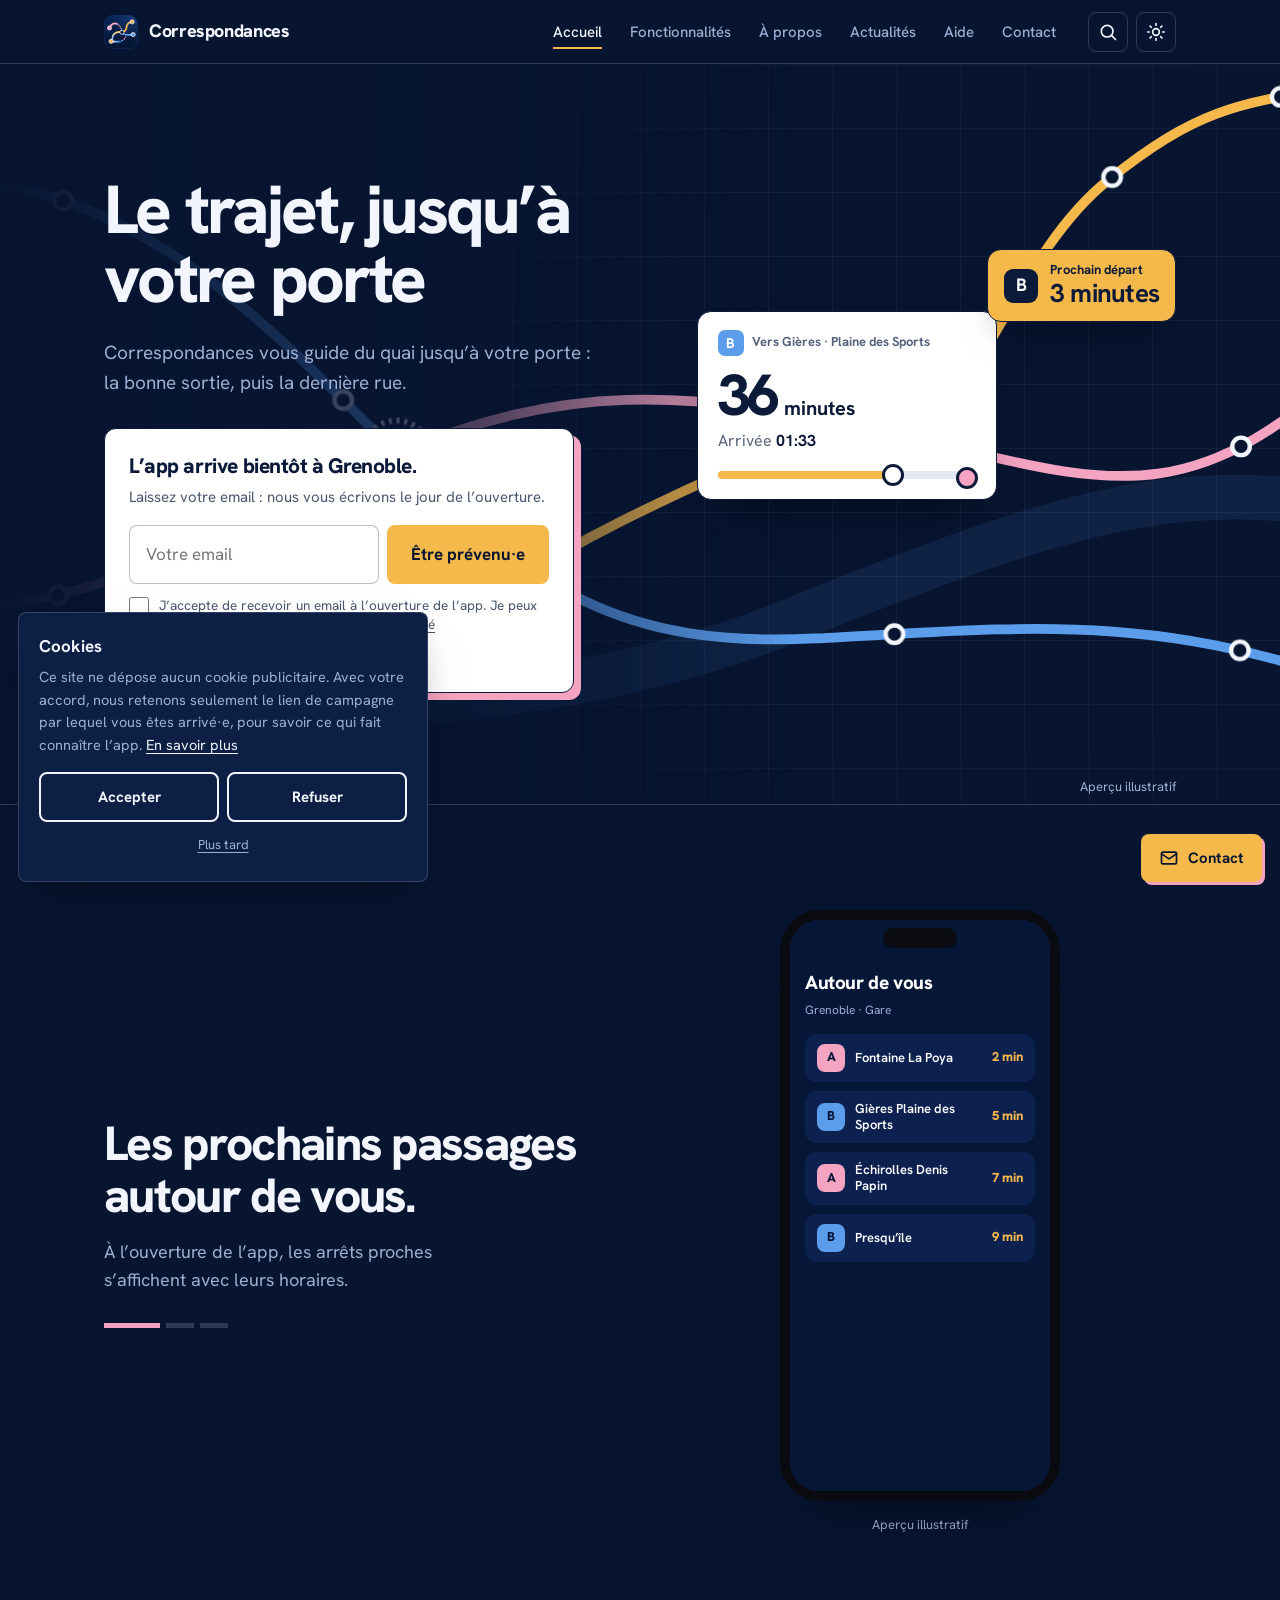
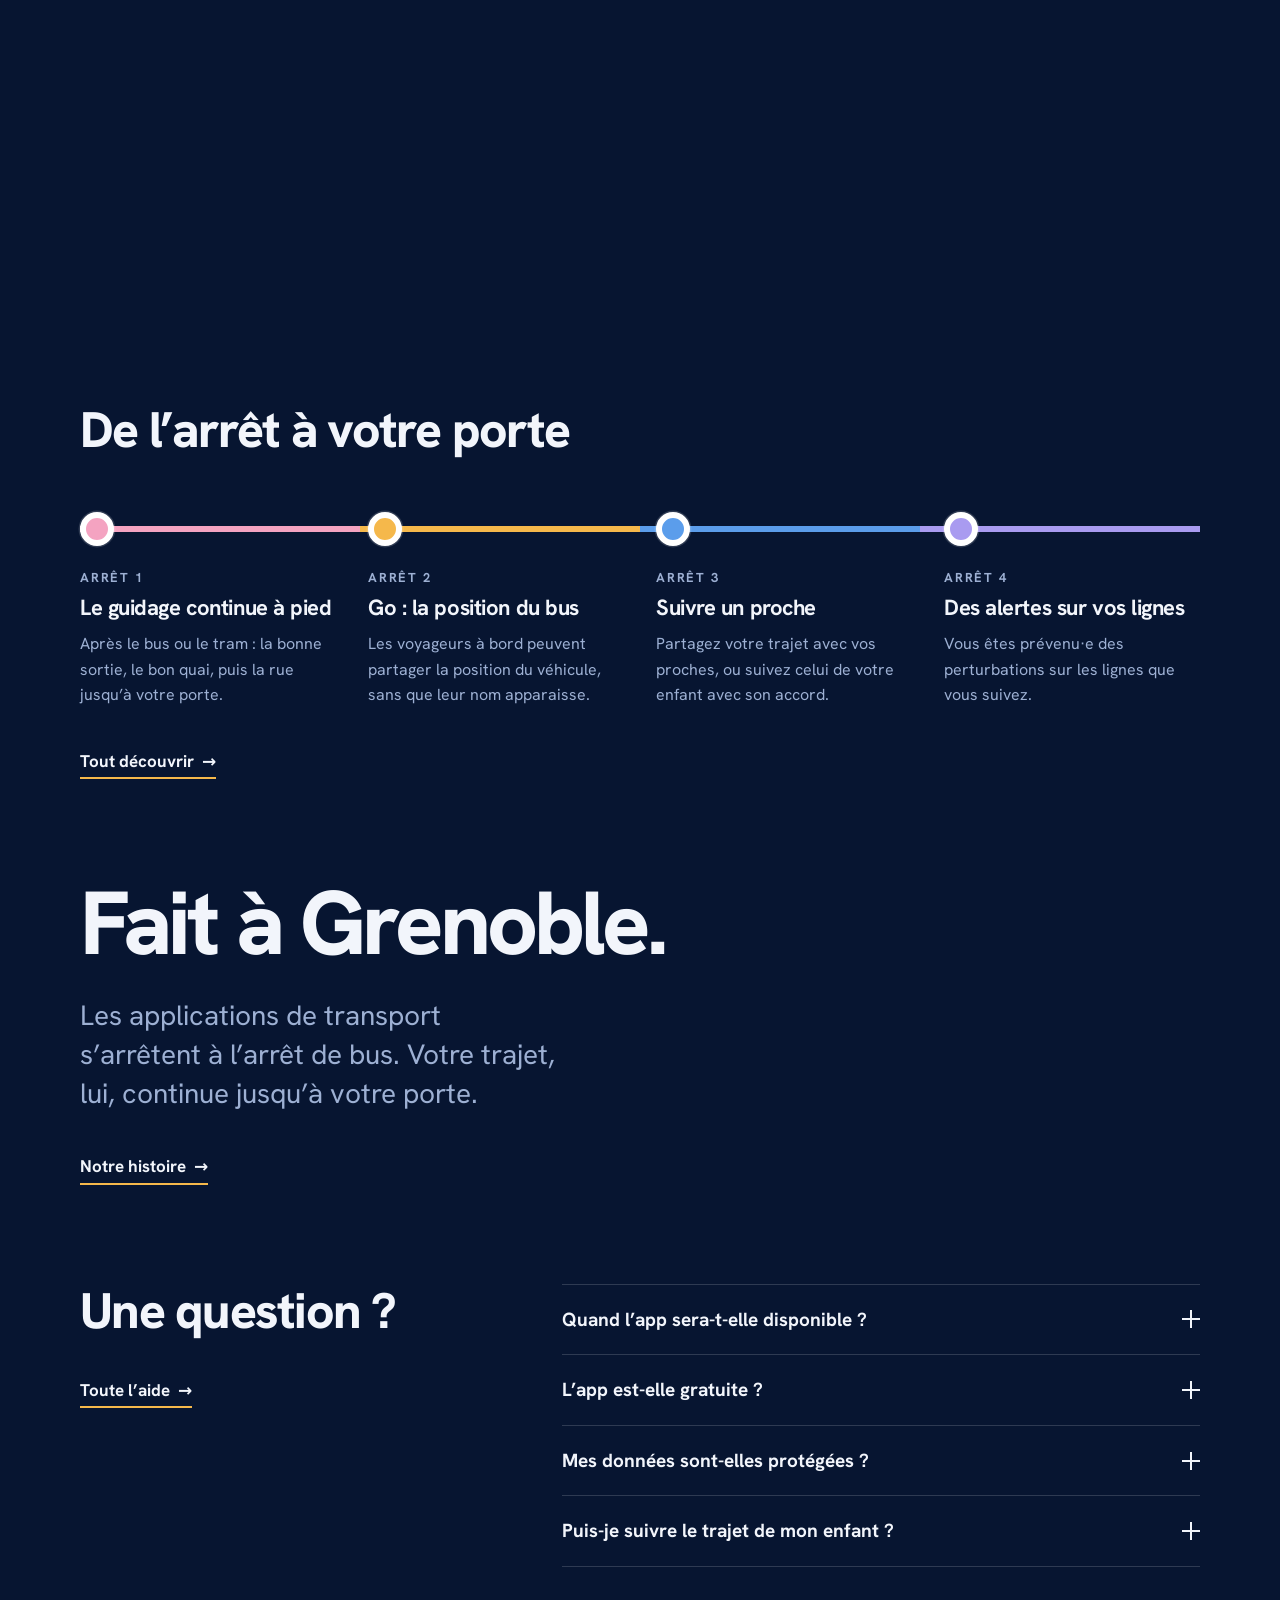
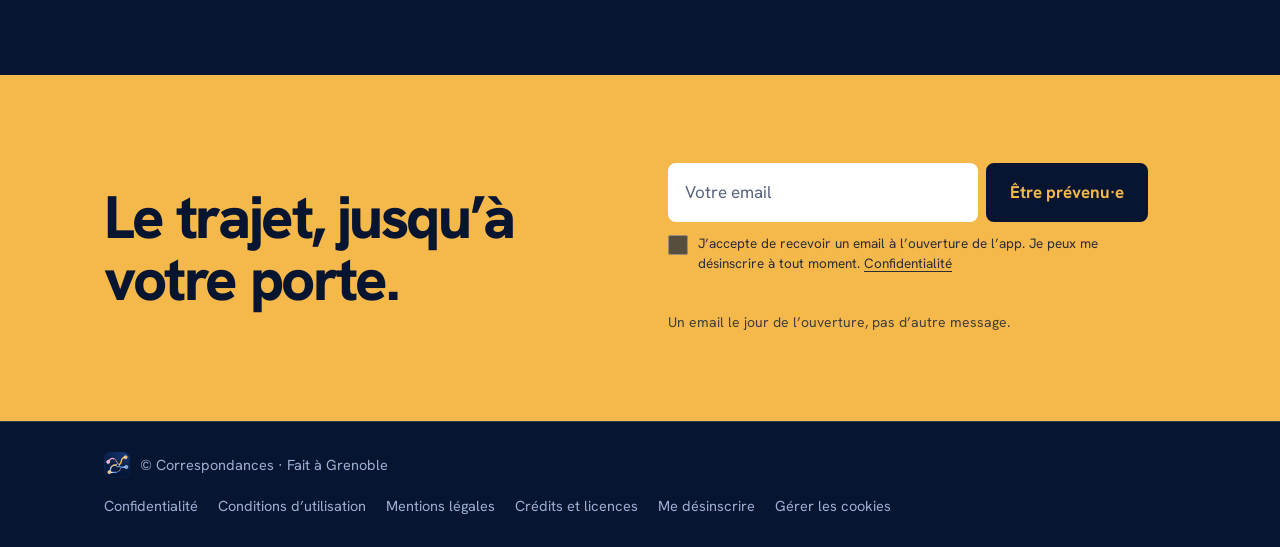
==== commit 3da71eba: "Improve public site loading and consent UX" ====
--- a/index.html
+++ b/index.html
@@ -1 +1 @@
-<!DOCTYPE html><html lang="fr"><head><meta charset="utf-8"><meta name="viewport" content="width=device-width,initial-scale=1"><title>Correspondances</title><meta name="description" content="Correspondances vous guide de bout en bout : le bon quai, la bonne sortie, la dernière rue."><meta name="theme-color" content="#1B1E2E"><meta property="og:title" content="Correspondances"><meta property="og:description" content="Correspondances vous guide de bout en bout : le bon quai, la bonne sortie, la dernière rue."><meta property="og:type" content="website"><meta property="og:image" content="/api/og"><meta name="twitter:card" content="summary_large_image"><link rel="stylesheet" href="/style.css"></head><body data-page="home"><script src="/api/config"></script><script src="https://cdn.jsdelivr.net/npm/@supabase/supabase-js@2.45.4/dist/umd/supabase.min.js"></script><script src="/site.js?v=6"></script><noscript><p style="padding:40px;font-family:system-ui">Ce site a besoin de JavaScript pour s’afficher.</p></noscript></body></html>
+<!DOCTYPE html><html lang="fr"><head><meta charset="utf-8"><meta name="viewport" content="width=device-width,initial-scale=1"><title>Correspondances</title><meta name="description" content="Correspondances vous guide de bout en bout : le bon quai, la bonne sortie, la dernière rue."><meta name="theme-color" content="#1B1E2E"><meta property="og:title" content="Correspondances"><meta property="og:description" content="Correspondances vous guide de bout en bout : le bon quai, la bonne sortie, la dernière rue."><meta property="og:type" content="website"><meta property="og:image" content="/api/og"><meta name="twitter:card" content="summary_large_image"><link rel="stylesheet" href="/style.css"></head><body data-page="home"><script src="/api/config"></script><script src="/site.js?v=6"></script><noscript><p style="padding:40px;font-family:system-ui">Ce site a besoin de JavaScript pour s’afficher.</p></noscript></body></html>
--- a/style.css
+++ b/style.css
@@ -1,4 +1,6 @@
-@import url('https://fonts.googleapis.com/css2?family=Hanken+Grotesk:wght@400;500;600;700;800&display=swap');
+/* Hanken Grotesk (licence SIL OFL 1.1), hébergée sur ce site : aucune requête vers Google */
+@font-face{font-family:'Hanken Grotesk';font-style:normal;font-weight:100 900;font-display:swap;src:url(/fonts/HankenGrotesk-latin-ext.woff2) format('woff2');unicode-range:U+0100-02BA,U+02BD-02C5,U+02C7-02CC,U+02CE-02D7,U+02DD-02FF,U+0304,U+0308,U+0329,U+1D00-1DBF,U+1E00-1E9F,U+1EF2-1EFF,U+2020,U+20A0-20AB,U+20AD-20C0,U+2113,U+2C60-2C7F,U+A720-A7FF}
+@font-face{font-family:'Hanken Grotesk';font-style:normal;font-weight:100 900;font-display:swap;src:url(/fonts/HankenGrotesk-latin.woff2) format('woff2');unicode-range:U+0000-00FF,U+0131,U+0152-0153,U+02BB-02BC,U+02C6,U+02DA,U+02DC,U+0304,U+0308,U+0329,U+2000-206F,U+20AC,U+2122,U+2191,U+2193,U+2212,U+2215,U+FEFF,U+FFFD}
 /* ===== Jetons ===== */
 :root{color-scheme:dark;--bg:#071531;--sf:#0D1F45;--sf2:#14295A;--line:rgba(255,255,255,.16);--tx:#F2F5FB;--mu:#9DB0D3;--pink:#F4A3C1;--amber:#F5B84B;--blue:#5B9DEB;--lav:#A99BF0;--ac:#F5B84B;--btn:#F5B84B;--btnt:#071531;--fo:#F5B84B;--er:#FF9C9C;--ok:#7FD6A0;--r:8px;--hh:64px;--f:'Hanken Grotesk',system-ui,-apple-system,'Segoe UI',sans-serif}
 :root[data-theme=light]{color-scheme:light;--bg:#F7F5F0;--sf:#fff;--sf2:#EFECE4;--line:rgba(11,26,56,.2);--tx:#0B1A38;--mu:#56627C;--pink:#D9588A;--amber:#D98E0B;--blue:#2C6FCB;--lav:#6F5BDB;--ac:#9A5F00;--btn:#0B1A38;--btnt:#fff;--fo:#2C6FCB;--er:#B3202A;--ok:#14733F}
@@ -59,8 +61,8 @@
 .tb:hover{border-color:var(--tx);background:var(--sf)}.tb svg{width:17px;height:17px}.tb.done{color:var(--ok);border-color:var(--ok)}
 /* ===== Accueil : en-tête ===== */
 h1{font-size:clamp(38px,6.2vw,78px);line-height:1.02;letter-spacing:-.04em;font-weight:800;text-wrap:balance}
-h1 span{display:inline-block;opacity:0;transform:translateY(.45em)}
-body.go h1 span{animation:up .7s cubic-bezier(.2,.8,.2,1) forwards}
+h1 span{display:inline-block;opacity:0;transform:translateY(.16em)}
+body.go h1 span{animation:up 1.3s cubic-bezier(.25,.6,.2,1) forwards}
 @keyframes up{to{opacity:1;transform:none}}
 .lead{margin-top:24px;font-size:19px;color:var(--mu);max-width:46ch}
 /* ===== Démo : téléphone qui défile ===== */
@@ -147,9 +149,10 @@
 .ck{position:fixed;left:18px;bottom:18px;z-index:60;width:min(410px,calc(100vw - 36px));background:var(--sf);border:1.5px solid var(--line);border-radius:var(--r);padding:20px;box-shadow:0 18px 40px -18px rgba(0,0,0,.5);animation:ckin .5s cubic-bezier(.2,.8,.2,1) both}
 @keyframes ckin{from{opacity:0;transform:translateY(24px)}}
 .ck b{display:block;font-size:17px;margin-bottom:6px}.ck p{font-size:14.5px;color:var(--mu);line-height:1.55}.ck p a{color:var(--tx);text-decoration:underline;text-underline-offset:3px}
-.ck .ac{display:flex;gap:8px;margin-top:16px;flex-wrap:wrap}.ck .cta{padding:10px 18px;font-size:15px}
-.ck .tb{padding:10px 18px;font-size:15px}
-@media(max-width:620px){body.ckv .fab{display:none}.ck{left:12px;right:12px;bottom:12px;width:auto}}
+.ck .ac{display:flex;gap:8px;margin-top:16px;flex-wrap:wrap}.ck .cta,.ck .tb{flex:1;justify-content:center;padding:11px 18px;font-size:15px;border:2px solid var(--tx);background:none;color:var(--tx);font-weight:700;border-radius:var(--r);box-shadow:none;transform:none}
+.ck .cta:hover,.ck .tb:hover{background:var(--tx);color:var(--bg);box-shadow:none;transform:none}
+.ck .later{width:100%;padding:5px;border:0;background:none;color:var(--mu);font-size:13px;text-decoration:underline;text-underline-offset:3px}
+@media(max-width:620px){body.ckv .fab{display:none}.ck{left:12px;right:12px;bottom:12px;width:auto;padding:16px}.ck p{font-size:13.5px;line-height:1.45}.ck .ac{margin-top:12px}}
 /* ===== Notifications ===== */
 .toasts{position:fixed;top:calc(var(--hh) + 14px);right:16px;z-index:90;display:grid;gap:8px;width:min(360px,calc(100vw - 32px));pointer-events:none}
 .toast{pointer-events:auto;background:var(--sf);border:1.5px solid var(--line);border-left:5px solid var(--c,var(--ok));border-radius:var(--r);padding:12px 16px;font-size:15px;font-weight:600;box-shadow:0 14px 30px -14px rgba(0,0,0,.5);animation:tin .35s cubic-bezier(.2,.8,.2,1) both}
@@ -187,7 +190,7 @@
 .sp .dt:nth-of-type(1){animation-delay:3.1s}.sp .dt:nth-of-type(2){animation-delay:3.25s}.sp .dt:nth-of-type(3){animation-delay:3.4s}.sp .dt:nth-of-type(4){animation-delay:3.55s}.sp .dt:nth-of-type(5){animation-delay:3.7s}.sp .dt:nth-of-type(6){animation-delay:3.85s}
 @keyframes pop{from{opacity:0;transform:scale(.2)}to{opacity:1;transform:none}}
 /* Apparition au défilement */
-.rv{opacity:0;transform:translateY(26px);transition:opacity .8s cubic-bezier(.2,.8,.2,1),transform .8s cubic-bezier(.2,.8,.2,1)}.rv.in{opacity:1;transform:none}
+.rv{opacity:0;transform:translateY(12px);transition:opacity 1.3s cubic-bezier(.25,.6,.2,1),transform 1.3s cubic-bezier(.25,.6,.2,1)}.rv.in{opacity:1;transform:none}
 .fl .rv:nth-child(2){transition-delay:.08s}.fl .rv:nth-child(3){transition-delay:.16s}.fl .rv:nth-child(4){transition-delay:.24s}
 @media(prefers-reduced-motion:reduce){*,*::before,*::after{animation-duration:.001ms!important;animation-delay:0s!important;transition-duration:.001ms!important;transition-delay:0s!important}html{scroll-behavior:auto}.rv{opacity:1;transform:none}}
 /* ===== Impression ===== */
@@ -220,17 +223,7 @@
 .pg .fm{font-size:14.5px;margin-top:0}
 .pg .alt{margin-top:28px;font-size:16px}.pg .alt a{color:var(--tx);font-weight:700;text-decoration:underline;text-decoration-color:var(--amber);text-decoration-thickness:2px;text-underline-offset:4px;word-break:break-all}.pg .alt .tb{margin-left:6px;padding:5px 10px;font-size:13px}
 
-/* ===== Accueil (refonte) ===== */
-.hero{position:relative;min-height:min(660px,84vh);display:flex;align-items:center;padding-top:40px;padding-bottom:40px}
-.ht{position:relative;z-index:1;max-width:600px}
-.pt{display:inline-block;box-sizing:border-box;width:.27em;height:.27em;border-radius:50%;background:var(--amber);border:.06em solid #fff;box-shadow:0 0 0 1.5px var(--line);margin-left:.07em}
-.map{position:absolute;right:-30px;top:50%;width:min(62%,740px);transform:translateY(-50%);overflow:visible;-webkit-mask-image:linear-gradient(90deg,transparent 12%,#000 46%);mask-image:linear-gradient(90deg,transparent 12%,#000 46%)}
-.map .l{stroke-dasharray:1;stroke-dashoffset:1}
-body.go .map .l{animation:dr 2.2s cubic-bezier(.5,0,.3,1) forwards;animation-delay:calc(var(--i)*.35s + .2s)}
-.map .st circle,.map .ix circle{fill:var(--bg);stroke:var(--tx);stroke-width:4.5;opacity:0;transform-box:fill-box;transform-origin:center}
-.map .ix circle{stroke-width:6}
-body.go .map .st circle,body.go .map .ix circle{animation:pop .5s cubic-bezier(.2,.9,.3,1.4) forwards;animation-delay:calc(var(--i,3)*.35s + 1.3s)}
-@media(max-width:900px){.hero{display:block;min-height:0;padding-top:48px}.ht{max-width:none}.map{position:static;display:block;width:100%;max-width:520px;margin:36px auto 0;transform:none;-webkit-mask-image:none;mask-image:none}}
+/* ===== Accueil ===== */
 .phw{margin:0 auto;text-align:center}.cap2{margin-top:14px;font-size:13px;color:var(--mu)}
 /* Écrans du téléphone (aperçu dessiné) */
 .ui{text-align:left;padding:48px 15px 16px;background:#061636;color:#fff;font-size:13px;display:flex;flex-direction:column;gap:9px;opacity:0;transform:none}
@@ -272,4 +265,76 @@
 .end .fm{color:inherit}.end .fm.err{color:inherit;text-decoration:underline wavy}
 @media(max-width:800px){.endi{grid-template-columns:1fr}}
 body[data-page=home] footer{margin-top:0}
-@media print{.map,.end{display:none!important}}
+@media print{.bgmap,.fc,.end{display:none!important}}
+
+/* ===== Accueil : carte du réseau en fond, carte blanche, temps d'arrivée ===== */
+.hero{position:relative;overflow:hidden;min-height:min(740px,calc(100svh - var(--hh)));display:flex;align-items:center;padding:56px 0;isolation:isolate}
+.hero::before{content:"";position:absolute;inset:0;z-index:-2;background-image:linear-gradient(var(--line) 1px,transparent 1px),linear-gradient(90deg,var(--line) 1px,transparent 1px);background-size:64px 64px;opacity:.35;-webkit-mask-image:radial-gradient(120% 90% at 70% 50%,#000 30%,transparent 80%);mask-image:radial-gradient(120% 90% at 70% 50%,#000 30%,transparent 80%)}
+.bgmap{position:absolute;inset:0;width:100%;height:100%;z-index:-1;overflow:visible}
+.bgmap .rv2{fill:none;stroke:var(--blue);stroke-width:46;stroke-linecap:round;opacity:.1}
+.bgmap .l{fill:none;stroke-width:10;stroke-linecap:round;stroke-linejoin:round;stroke-dasharray:1;stroke-dashoffset:1}
+body.go .bgmap .l{animation:dr 2.6s cubic-bezier(.5,0,.3,1) forwards;animation-delay:calc(var(--i)*.4s + .2s)}
+.bgmap .sn circle,.bgmap .ix circle{fill:var(--bg);stroke:var(--tx);stroke-width:4.5;opacity:0;transform-box:fill-box;transform-origin:center}
+.bgmap .ix circle{stroke-width:6}
+.bgmap .halo{fill:none;stroke:var(--tx);stroke-width:1.5;stroke-dasharray:3 5;opacity:0}
+body.go .bgmap .sn circle,body.go .bgmap .ix circle{animation:pop .5s cubic-bezier(.2,.9,.3,1.4) forwards;animation-delay:calc(var(--i,3)*.4s + 1.4s)}
+body.go .bgmap .halo{animation:hal 1s ease forwards;animation-delay:calc(var(--i,3)*.4s + 1.8s)}
+@keyframes hal{to{opacity:.35}}
+.hero::after{content:"";position:absolute;inset:0;z-index:-1;pointer-events:none;background:linear-gradient(90deg,var(--bg) 0,color-mix(in srgb,var(--bg) 70%,transparent) 38%,transparent 62%)}
+.hw{display:grid;grid-template-columns:minmax(0,1fr) minmax(0,.9fr);gap:40px;align-items:center;width:100%}
+.ht{max-width:none}
+.hero h1{font-size:clamp(38px,5.4vw,68px)}
+.pop{color-scheme:light;--tx:#0B1A38;--mu:#4A566F;--line:rgba(11,26,56,.28);--sf:#fff;--btn:#F5B84B;--btnt:#071531;--fo:#2C6FCB;--er:#B3202A;--ok:#14733F;color:var(--tx);background:#fff;border:1.5px solid #0B1A38;border-radius:12px;padding:24px;margin-top:30px;max-width:470px;box-shadow:7px 7px 0 var(--pink)}
+@media (prefers-reduced-motion:no-preference){body.go .pop{animation:up .55s cubic-bezier(.25,.6,.2,1) .12s both}}
+.pop h2{font-size:21px;line-height:1.2;letter-spacing:-.02em;font-weight:800}
+.pop>p{margin-top:6px;font-size:15px;color:var(--mu)}
+.pop .wl{margin-top:16px;max-width:none}
+.pop .fn{font-size:13px}
+.cc{display:flex;gap:10px;align-items:flex-start;margin-top:12px;font-size:13.5px;line-height:1.45;color:var(--mu);cursor:pointer}
+.cc input{flex:none;width:20px;height:20px;margin-top:1px;accent-color:#0B1A38;cursor:pointer}
+.cc a{color:inherit;text-decoration:underline;text-underline-offset:3px}
+.end .cc{color:inherit;opacity:.85}.end .cc input{accent-color:var(--btnt)}
+/* Cartes flottantes (aperçu illustratif) */
+.fc{position:relative;height:440px;min-width:0}
+.fc>*{--tx:#0B1A38;--mu:#56627C;color:var(--tx);position:absolute;background:#fff;border:1.5px solid #0B1A38;border-radius:14px;box-shadow:0 22px 40px -20px rgba(0,0,0,.55);opacity:0;animation:none}
+body.go .fc>*{animation:up 1.4s cubic-bezier(.25,.6,.2,1) forwards,bob 8s ease-in-out infinite}
+.ar{left:2%;top:22%;width:min(300px,86%);padding:18px 20px 20px}
+body.go .ar{animation-delay:1.1s,2s}
+.ar .tp{display:flex;align-items:center;gap:8px;font-size:13px;font-weight:700;color:var(--mu)}
+.ar .tp b{display:grid;place-items:center;width:26px;height:26px;border-radius:7px;background:var(--blue);color:#fff;font-size:14px}
+.ar .mn{margin-top:10px;display:flex;align-items:baseline;gap:8px}.ar .mn strong{font-size:58px;line-height:1;letter-spacing:-.05em;font-weight:800}.ar .mn span{font-size:20px;font-weight:700}
+.ar .ah{margin-top:4px;font-size:16px;color:var(--mu)}.ar .ah b{color:var(--tx)}
+.ar .tr{position:relative;margin-top:18px;height:8px;border-radius:9px;background:#E3E8F2}
+.ar .tr i{position:absolute;left:0;top:0;bottom:0;width:0;border-radius:9px;background:var(--amber)}
+body.go .ar .tr i{animation:fill 2.4s cubic-bezier(.4,0,.2,1) 1.6s forwards}
+@keyframes fill{to{width:68%}}
+.ar .tr em{position:absolute;top:50%;left:0;width:22px;height:22px;margin:-11px 0 0 -11px;border-radius:50%;background:#fff;border:3px solid #0B1A38;display:grid;place-items:center}
+body.go .ar .tr em{animation:mvb 2.4s cubic-bezier(.4,0,.2,1) 1.6s forwards}
+@keyframes mvb{to{left:68%}}
+.ar .tr::after{content:"";position:absolute;right:-2px;top:50%;width:16px;height:16px;margin-top:-8px;border-radius:50%;background:var(--pink);border:3px solid #0B1A38}
+.nx{right:0;top:8%;display:flex;align-items:center;gap:12px;padding:12px 16px;background:var(--amber)!important}
+body.go .nx{animation-delay:1.5s,2.6s}
+.nx b{display:grid;place-items:center;width:34px;height:34px;border-radius:9px;background:#0B1A38;color:#fff;font-size:18px}
+.nx span{font-size:13px;font-weight:700;line-height:1.2}.nx strong{display:block;font-size:26px;letter-spacing:-.03em}
+@keyframes bob{50%{transform:translateY(-6px)}}
+@media(max-width:960px){.hero{display:block;min-height:0;padding:44px 0 36px}.hw{grid-template-columns:1fr;gap:20px}.hero::after{background:linear-gradient(180deg,var(--bg) 0,color-mix(in srgb,var(--bg) 60%,transparent) 60%,transparent)}.pop{max-width:none}.fc{height:330px;max-width:460px}.ar .mn strong{font-size:48px}}
+@media(prefers-reduced-motion:reduce){.pop,.fc>*{opacity:1!important;transform:none!important}.ar .tr i{width:68%}.ar .tr em{left:68%}.bgmap .l{stroke-dashoffset:0}.bgmap .sn circle,.bgmap .ix circle{opacity:1}.bgmap .halo{opacity:.35}}
+/* ===== Pages légales, crédits, désinscription ===== */
+.un{margin-top:30px;display:grid;gap:14px;max-width:480px}
+.un label{font-weight:700;font-size:15px}
+.un input[type=email]{width:100%;margin-top:7px;padding:14px 16px;border-radius:var(--r);border:1.5px solid var(--line);background:var(--sf);font-size:16px}
+.un input[type=email]:focus{border-color:var(--tx);outline-offset:2px}
+.un .cta{justify-self:start}
+.legal-nav{display:flex;flex-wrap:wrap;gap:8px 18px;margin-top:28px;font-size:15px}.legal-nav a{color:var(--mu);text-decoration:underline;text-underline-offset:3px}.legal-nav a:hover,.legal-nav a[aria-current]{color:var(--tx)}
+@media print{.legal-nav{display:none}}
+
+/* Héros avec de vraies captures de l'app */
+.fc>.hph{background:none;border:0;box-shadow:none;border-radius:0;display:none}
+.hasph>.hph{display:block;right:12%;top:0;width:210px;aspect-ratio:9/19.5}
+body.go .hasph>.hph{animation-delay:.9s,2.4s}
+.hpi{position:relative;width:100%;height:100%;border-radius:36px;border:9px solid #0A0B10;overflow:hidden;background:#0A0B10;box-shadow:0 0 0 1.5px rgba(255,255,255,.22),0 30px 60px -28px rgba(0,0,0,.7)}
+.hs{position:absolute;inset:0;width:100%;height:100%;object-fit:cover;opacity:0;transition:opacity 1.6s ease}.hs.on{opacity:1}
+.hasph{height:470px}
+.hasph .ar{left:0;top:44%;width:min(270px,68%)}
+.hasph .nx{right:0;top:auto;bottom:6%}
+@media(max-width:960px){.hasph{height:500px;max-width:460px}.hasph>.hph{right:6%}}
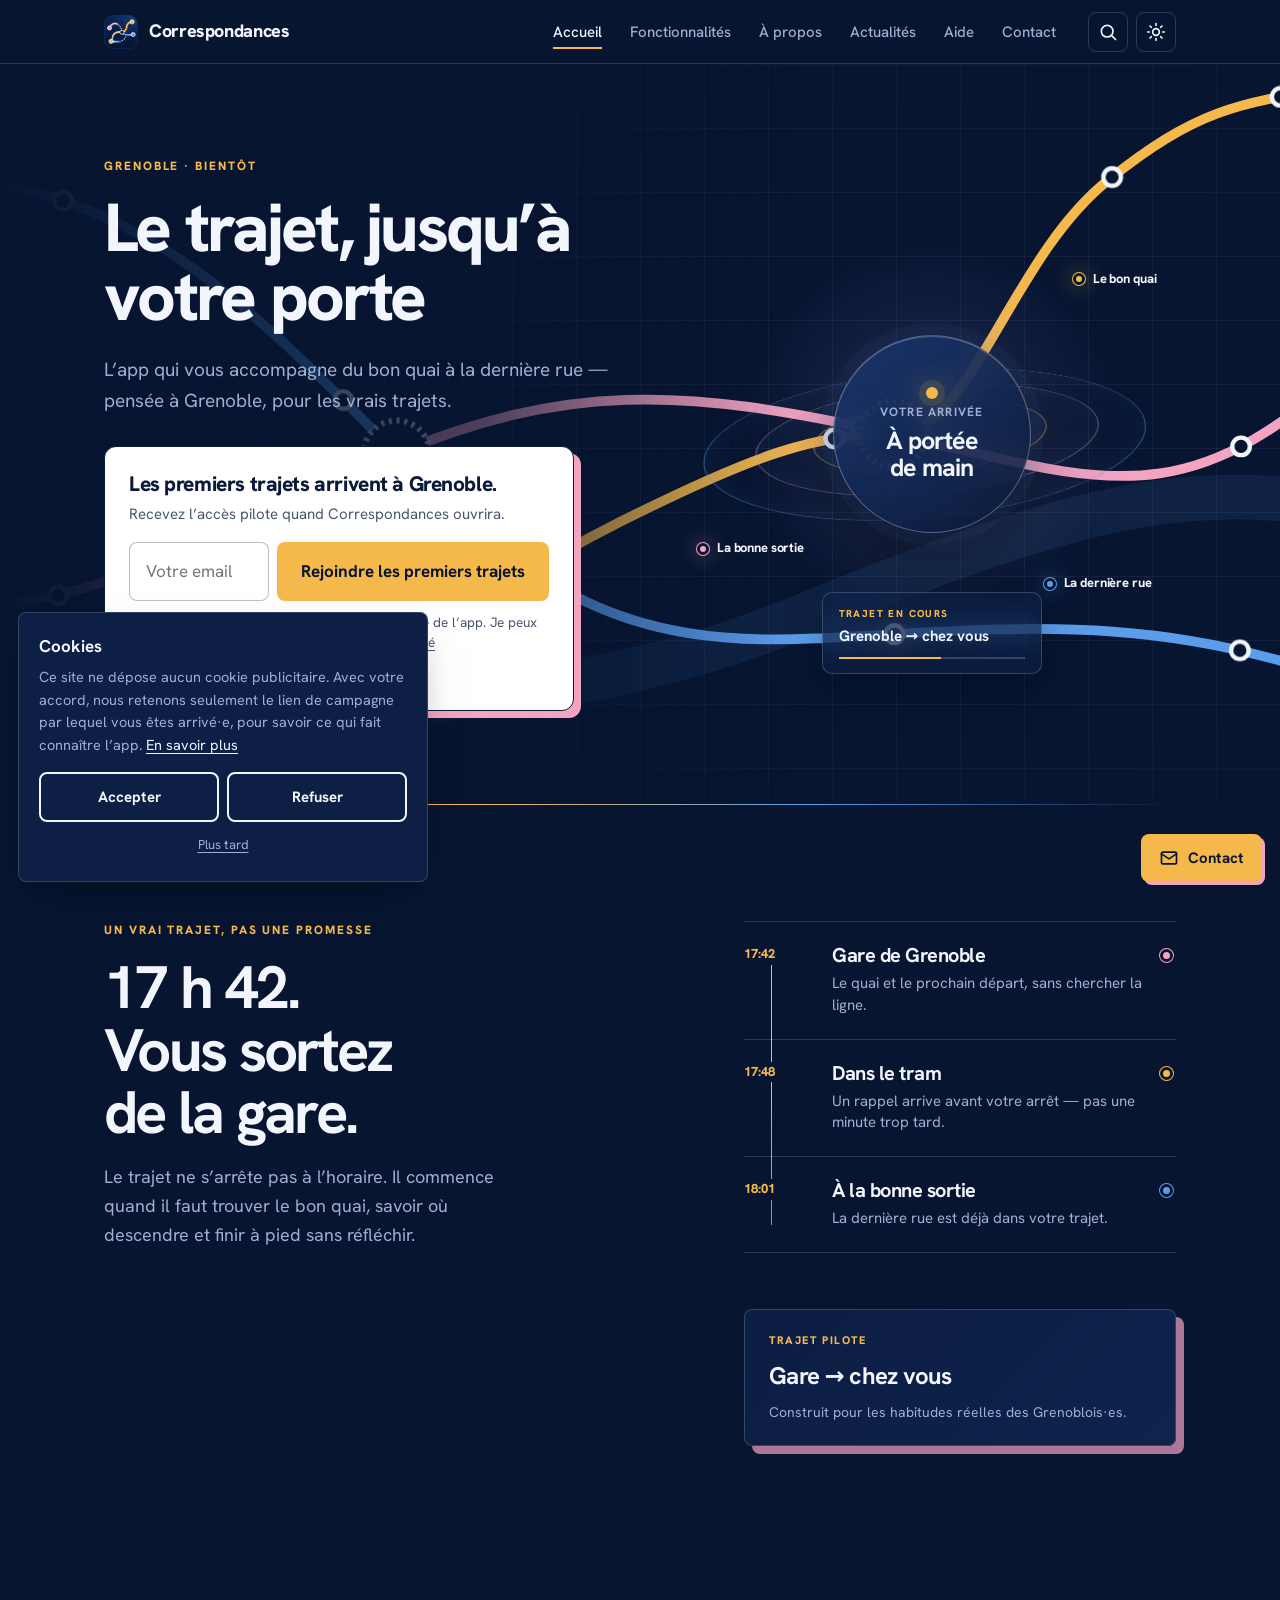
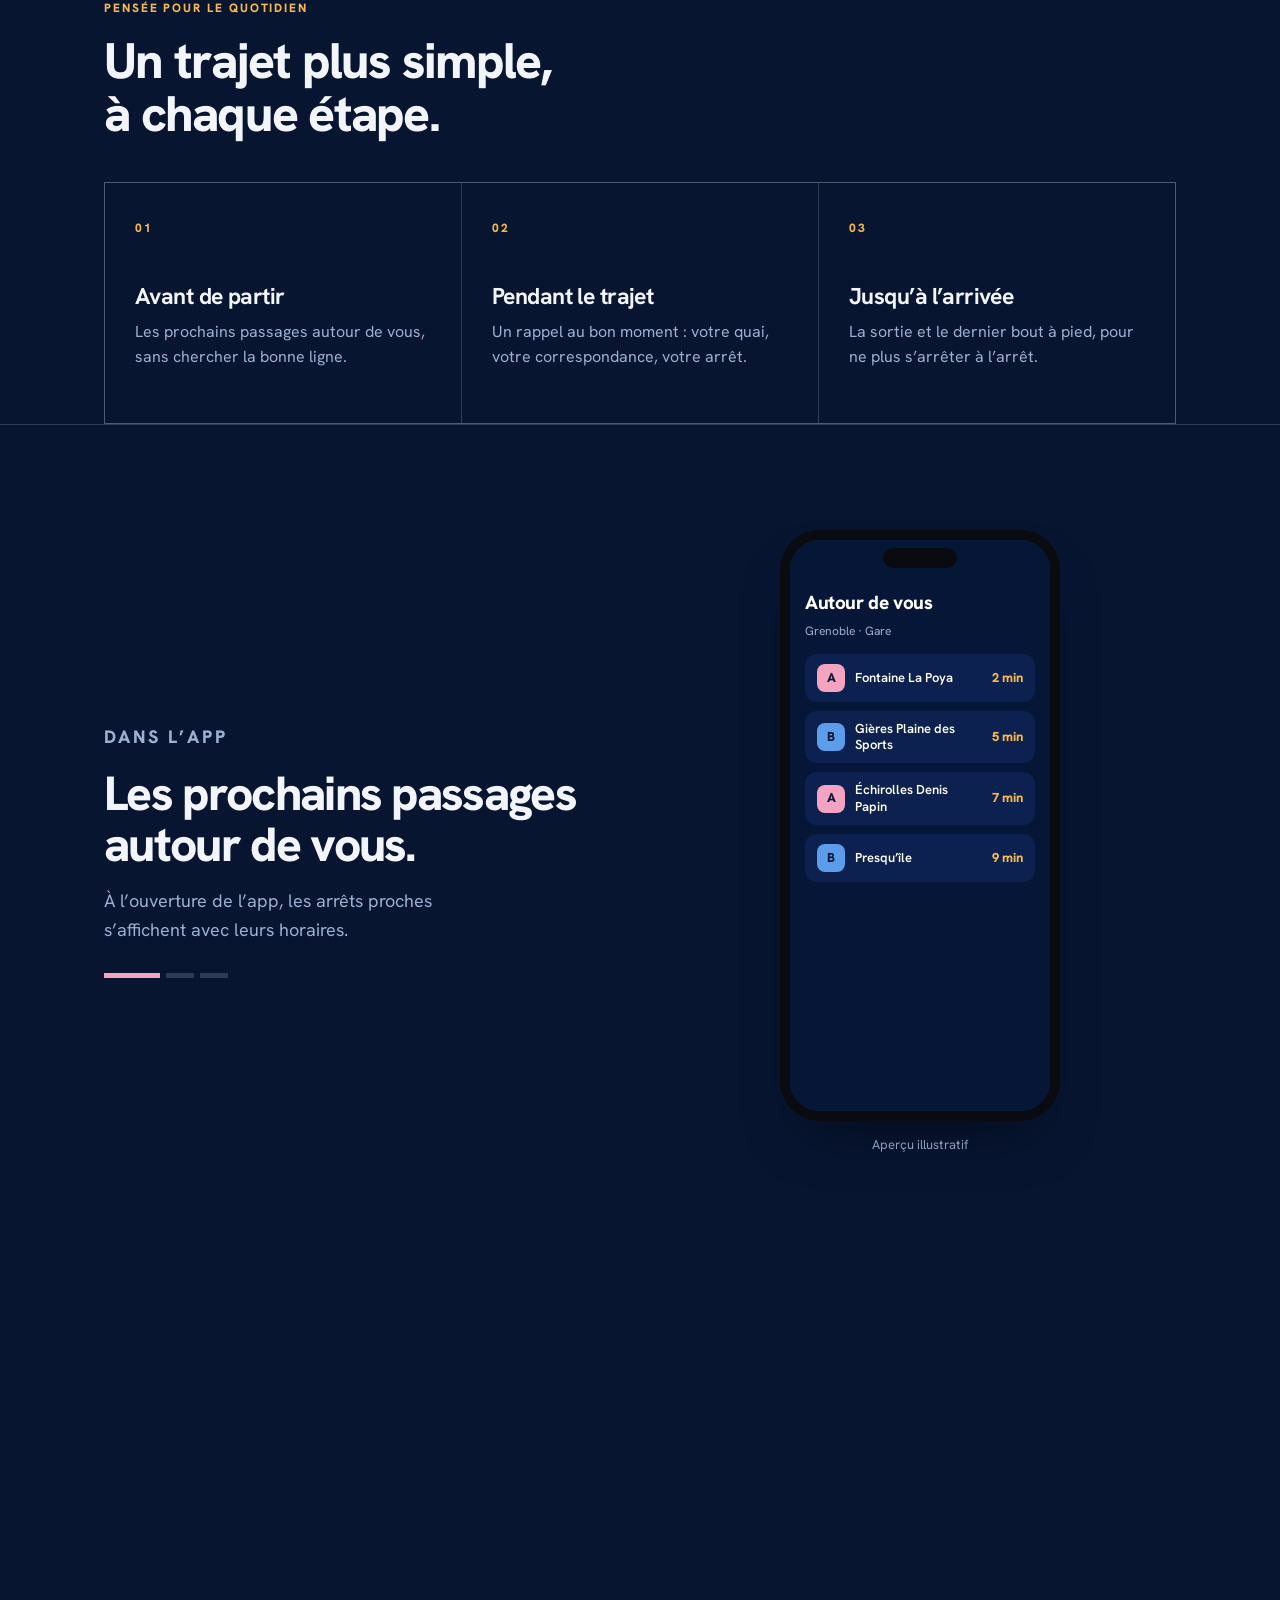
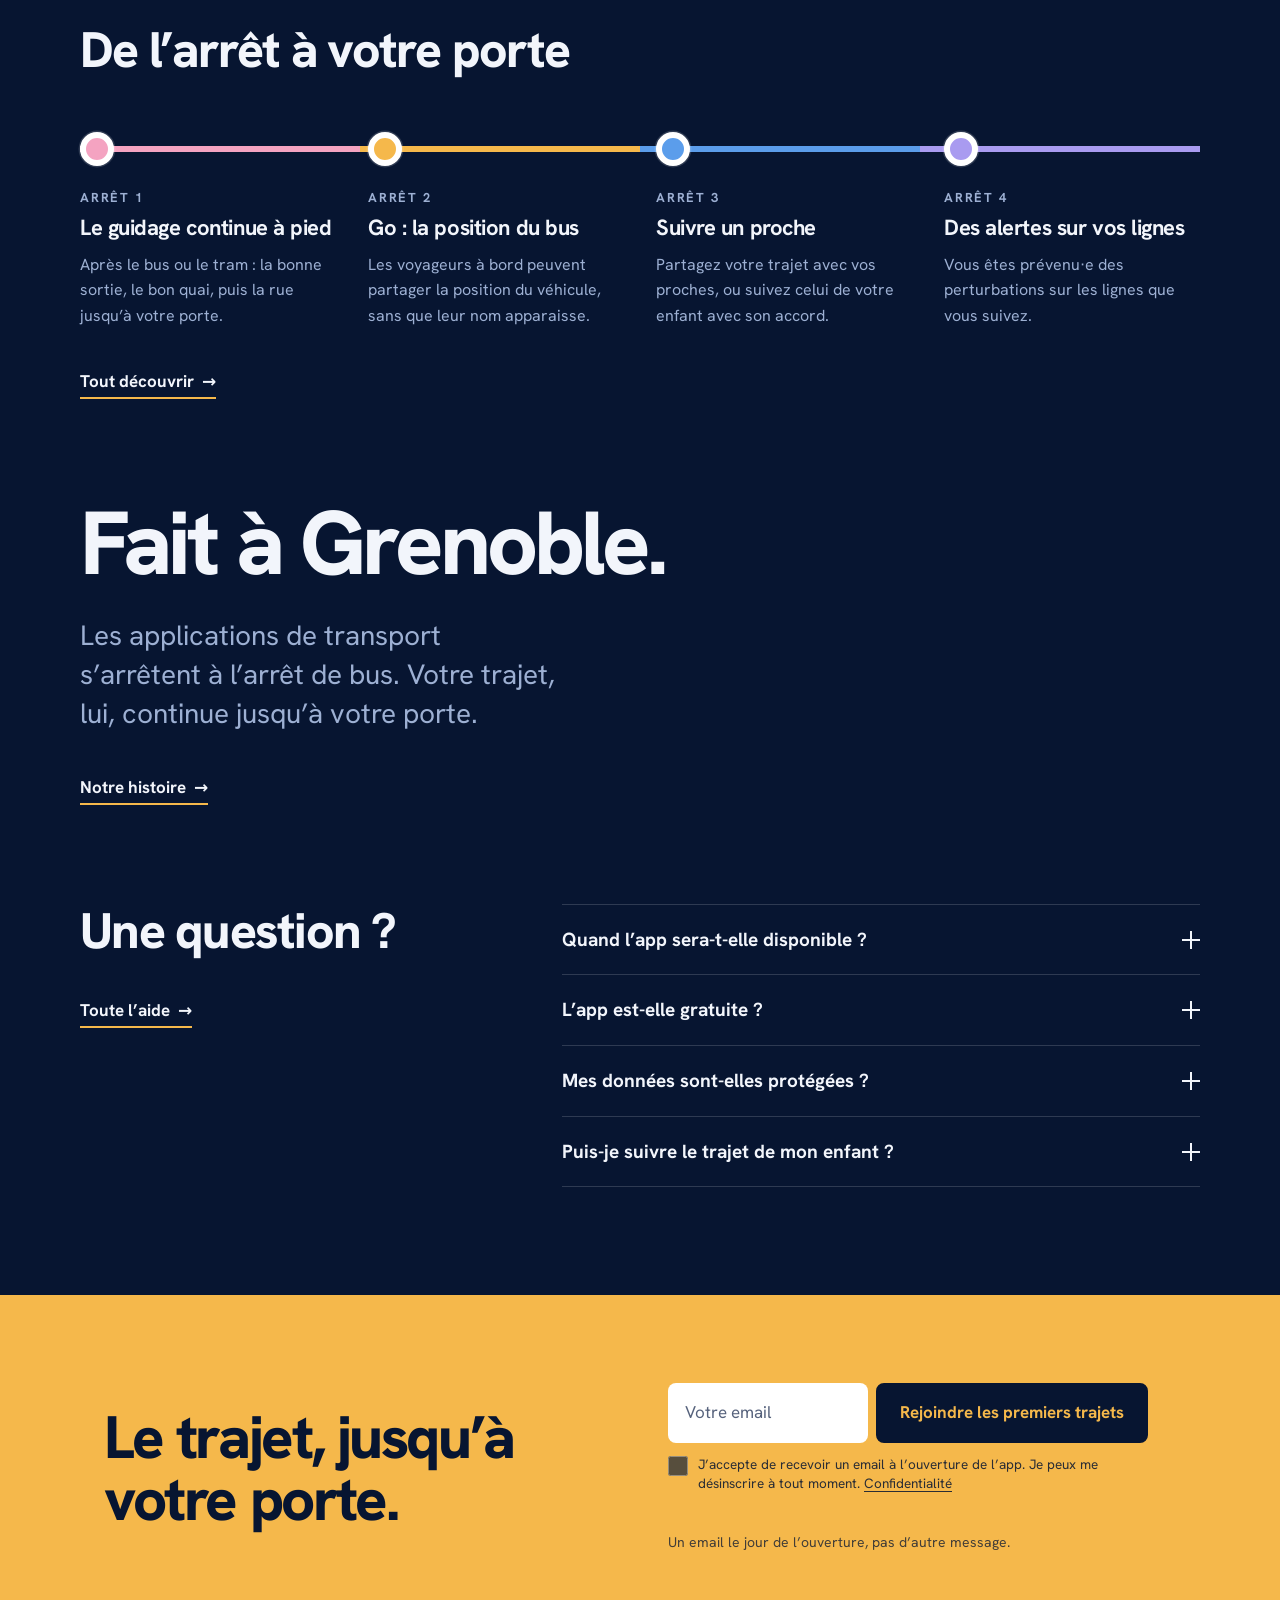
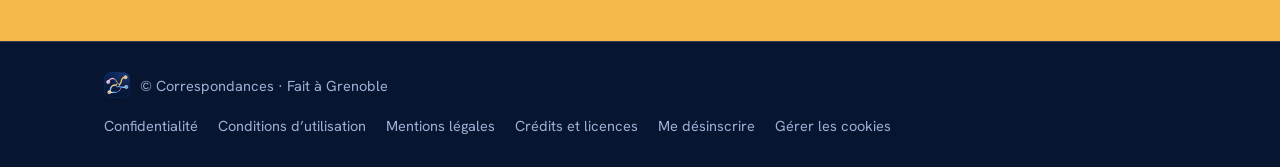
==== commit 70a754cf: "Add files via upload" ====
--- a/index.html
+++ b/index.html
@@ -1 +1 @@
-<!DOCTYPE html><html lang="fr"><head><meta charset="utf-8"><meta name="viewport" content="width=device-width,initial-scale=1"><title>Correspondances</title><meta name="description" content="Correspondances vous guide de bout en bout : le bon quai, la bonne sortie, la dernière rue."><meta name="theme-color" content="#1B1E2E"><meta property="og:title" content="Correspondances"><meta property="og:description" content="Correspondances vous guide de bout en bout : le bon quai, la bonne sortie, la dernière rue."><meta property="og:type" content="website"><meta property="og:image" content="/api/og"><meta name="twitter:card" content="summary_large_image"><link rel="stylesheet" href="/style.css"></head><body data-page="home"><script src="/api/config"></script><script src="/site.js?v=6"></script><noscript><p style="padding:40px;font-family:system-ui">Ce site a besoin de JavaScript pour s’afficher.</p></noscript></body></html>
+<!DOCTYPE html><html lang="fr"><head><meta charset="utf-8"><meta name="viewport" content="width=device-width,initial-scale=1"><title>Correspondances — vos trajets à Grenoble</title><meta name="description" content="Correspondances accompagne vos trajets à Grenoble, du bon quai à la dernière rue."><meta name="theme-color" content="#071531"><meta property="og:title" content="Correspondances — vos trajets à Grenoble"><meta property="og:description" content="Du bon quai à la dernière rue."><meta property="og:type" content="website"><meta property="og:image" content="/api/og"><meta name="twitter:card" content="summary_large_image"><link rel="canonical" href="https://correspondances.vercel.app/"><link rel="stylesheet" href="/style.css"></head><body data-page="home"><script src="/api/config"></script><script src="/site.js?v=7"></script><noscript><p style="padding:40px;font-family:system-ui">Ce site a besoin de JavaScript pour s’afficher.</p></noscript></body></html>
--- a/style.css
+++ b/style.css
@@ -338,3 +338,27 @@
 .hasph .ar{left:0;top:44%;width:min(270px,68%)}
 .hasph .nx{right:0;top:auto;bottom:6%}
 @media(max-width:960px){.hasph{height:500px;max-width:460px}.hasph>.hph{right:6%}}
+
+/* ===== Nouveau héros : une destination vivante, pas une maquette de téléphone ===== */
+.hero-kicker{margin-bottom:16px;font-size:12px;font-weight:800;letter-spacing:.16em;text-transform:uppercase;color:var(--amber)}
+.route-scene{position:relative;height:500px;min-width:0;isolation:isolate;perspective:1000px;--mx:0px;--my:0px;transform:translate(var(--mx),var(--my));transition:transform .7s cubic-bezier(.2,.8,.2,1)}
+.scene-glow{position:absolute;inset:12% 4%;border-radius:50%;background:radial-gradient(circle at 50% 50%,rgba(91,157,235,.25),rgba(169,155,240,.1) 32%,transparent 66%);filter:blur(12px);animation:breathe 7s ease-in-out infinite}
+.route-orbit{position:absolute;left:50%;top:50%;border:1px solid rgba(242,245,251,.18);border-radius:50%;transform:translate(-50%,-50%) rotateX(62deg) rotateZ(-18deg);box-shadow:inset 0 0 36px rgba(91,157,235,.08)}
+.o1{width:92%;height:60%;border-color:rgba(91,157,235,.48);animation:orbit 18s linear infinite}.o2{width:72%;height:44%;border-color:rgba(244,163,193,.45);animation:orbit 14s linear infinite reverse}.o3{width:49%;height:30%;border-color:rgba(245,184,75,.58);animation:orbit 10s linear infinite}
+.route-core{position:absolute;left:50%;top:50%;z-index:2;width:198px;height:198px;display:flex;flex-direction:column;align-items:center;justify-content:center;gap:4px;border:1px solid rgba(255,255,255,.28);border-radius:50%;background:linear-gradient(145deg,rgba(26,54,110,.96),rgba(7,21,49,.82));box-shadow:0 0 0 12px rgba(91,157,235,.05),0 30px 70px rgba(0,0,0,.35),inset 0 1px 0 rgba(255,255,255,.2);transform:translate(-50%,-50%);text-align:center;backdrop-filter:blur(14px)}
+.route-core small{font-size:12px;font-weight:700;letter-spacing:.1em;text-transform:uppercase;color:var(--mu)}.route-core strong{font-size:25px;line-height:1.08;letter-spacing:-.04em}.core-dot{width:12px;height:12px;border-radius:50%;background:var(--amber);box-shadow:0 0 0 7px rgba(245,184,75,.12),0 0 30px rgba(245,184,75,.9);animation:ping 2.4s ease-out infinite}
+.route-stop{position:absolute;z-index:3;display:flex;align-items:center;gap:8px;font-size:13px;font-weight:750;letter-spacing:-.01em;color:var(--tx);white-space:nowrap;animation:float 6s ease-in-out infinite}.route-stop i{width:12px;height:12px;border:3px solid var(--bg);border-radius:50%;background:var(--c);box-shadow:0 0 0 1px var(--c),0 0 22px color-mix(in srgb,var(--c) 65%,transparent)}
+.s1{--c:var(--amber);right:4%;top:17%;animation-delay:-1.4s}.s2{--c:var(--pink);left:2%;bottom:25%;animation-delay:-3.1s}.s3{--c:var(--blue);right:5%;bottom:18%;animation-delay:-4.7s}
+.route-label{position:absolute;z-index:4;left:50%;bottom:2%;display:grid;gap:2px;padding:13px 16px 14px;min-width:220px;border:1px solid rgba(255,255,255,.18);border-radius:10px;background:rgba(13,31,69,.68);box-shadow:0 18px 40px rgba(0,0,0,.22);transform:translateX(-50%);backdrop-filter:blur(12px)}
+.route-label span{font-size:10px;font-weight:800;letter-spacing:.14em;text-transform:uppercase;color:var(--amber)}.route-label b{font-size:15px}.route-label em{display:block;width:100%;height:2px;margin-top:7px;background:linear-gradient(90deg,var(--amber) 0 55%,rgba(255,255,255,.18) 55%);transform-origin:left;animation:progress 4.6s ease-in-out infinite}
+.proof{position:relative;display:grid;grid-template-columns:minmax(0,1.15fr) minmax(320px,.85fr);gap:56px;padding-top:clamp(84px,13vh,144px);padding-bottom:clamp(24px,5vh,64px)}
+.proof::before{content:"";position:absolute;left:24px;right:24px;top:0;height:1px;background:linear-gradient(90deg,var(--pink),var(--amber),var(--blue),transparent)}
+.proof h2{max-width:11ch;font-size:clamp(34px,4.7vw,60px);line-height:1.04;letter-spacing:-.045em;text-wrap:balance}.proof-intro>p:last-child{max-width:42ch;margin-top:20px;color:var(--mu);font-size:18px}
+.proof-route{position:relative;display:grid;gap:0;list-style:none;border-top:1px solid var(--line)}.proof-route::before{content:"";position:absolute;left:27px;top:28px;bottom:28px;width:1px;background:linear-gradient(var(--pink),var(--amber),var(--blue))}
+.proof-route li{position:relative;display:grid;grid-template-columns:72px 1fr 16px;gap:16px;align-items:start;padding:22px 0;border-bottom:1px solid var(--line)}.proof-time{position:relative;z-index:1;font-size:13px;font-weight:800;color:var(--amber);background:var(--bg)}.proof-route b{display:block;font-size:20px;line-height:1.15;letter-spacing:-.025em}.proof-route small{display:block;margin-top:6px;color:var(--mu);font-size:15px;line-height:1.45}.proof-route i{width:13px;height:13px;margin-top:5px;border:3px solid var(--bg);border-radius:50%;background:var(--blue);box-shadow:0 0 0 1px var(--blue)}.proof-route li:nth-child(1) i{background:var(--pink);box-shadow:0 0 0 1px var(--pink)}.proof-route li:nth-child(2) i{background:var(--amber);box-shadow:0 0 0 1px var(--amber)}
+.proof-note{align-self:end;grid-column:2;padding:22px 24px;border:1px solid var(--line);border-radius:var(--r);background:linear-gradient(135deg,color-mix(in srgb,var(--sf) 90%,transparent),color-mix(in srgb,var(--sf2) 70%,transparent));box-shadow:8px 8px 0 color-mix(in srgb,var(--pink) 70%,transparent)}.proof-note span{display:block;font-size:11px;font-weight:800;letter-spacing:.14em;text-transform:uppercase;color:var(--amber)}.proof-note strong{display:block;margin-top:8px;font-size:24px;letter-spacing:-.03em}.proof-note p{margin-top:5px;color:var(--mu);font-size:14px}
+.promise{padding-top:clamp(76px,12vh,132px)}.promise-grid{display:grid;grid-template-columns:repeat(3,1fr);gap:1px;margin-top:42px;border:1px solid var(--line);background:var(--line)}.promise-grid article{min-height:240px;padding:30px;background:var(--bg);transition:background .35s,transform .35s}.promise-grid article:hover{background:var(--sf);transform:translateY(-7px)}.promise-grid span{font-size:12px;font-weight:800;letter-spacing:.14em;color:var(--amber)}.promise-grid h3{margin-top:42px;font-size:23px;line-height:1.15;letter-spacing:-.025em}.promise-grid p{margin-top:11px;color:var(--mu);font-size:16px;line-height:1.55}
+@keyframes breathe{50%{transform:scale(1.1);opacity:.75}}@keyframes orbit{to{transform:translate(-50%,-50%) rotateX(62deg) rotateZ(342deg)}}@keyframes ping{70%{box-shadow:0 0 0 18px rgba(245,184,75,0),0 0 30px rgba(245,184,75,.3)}}@keyframes float{50%{transform:translateY(-10px)}}@keyframes progress{50%{transform:scaleX(.55)}}
+@media(max-width:960px){.hero-kicker{margin-bottom:12px}.route-scene{height:370px;max-width:460px;margin:6px auto 0}.route-core{width:160px;height:160px}.route-core strong{font-size:21px}.route-label{bottom:0}.proof{grid-template-columns:1fr;gap:38px}.proof-note{grid-column:auto;max-width:480px}.promise-grid{grid-template-columns:1fr}.promise-grid article{min-height:0}.promise-grid h3{margin-top:20px}}
+@media(max-width:520px){.route-scene{height:320px}.route-stop{font-size:12px}.s1{right:-3%;top:10%}.s2{left:-3%;bottom:29%}.s3{right:-3%;bottom:21%}.route-label{transform:translateX(-50%) scale(.88)}.route-orbit{width:100%}.o2{width:78%}.o3{width:56%}}
+@media(prefers-reduced-motion:reduce){.scene-glow,.route-orbit,.core-dot,.route-stop,.route-label em{animation:none}.route-scene{transform:none!important}}
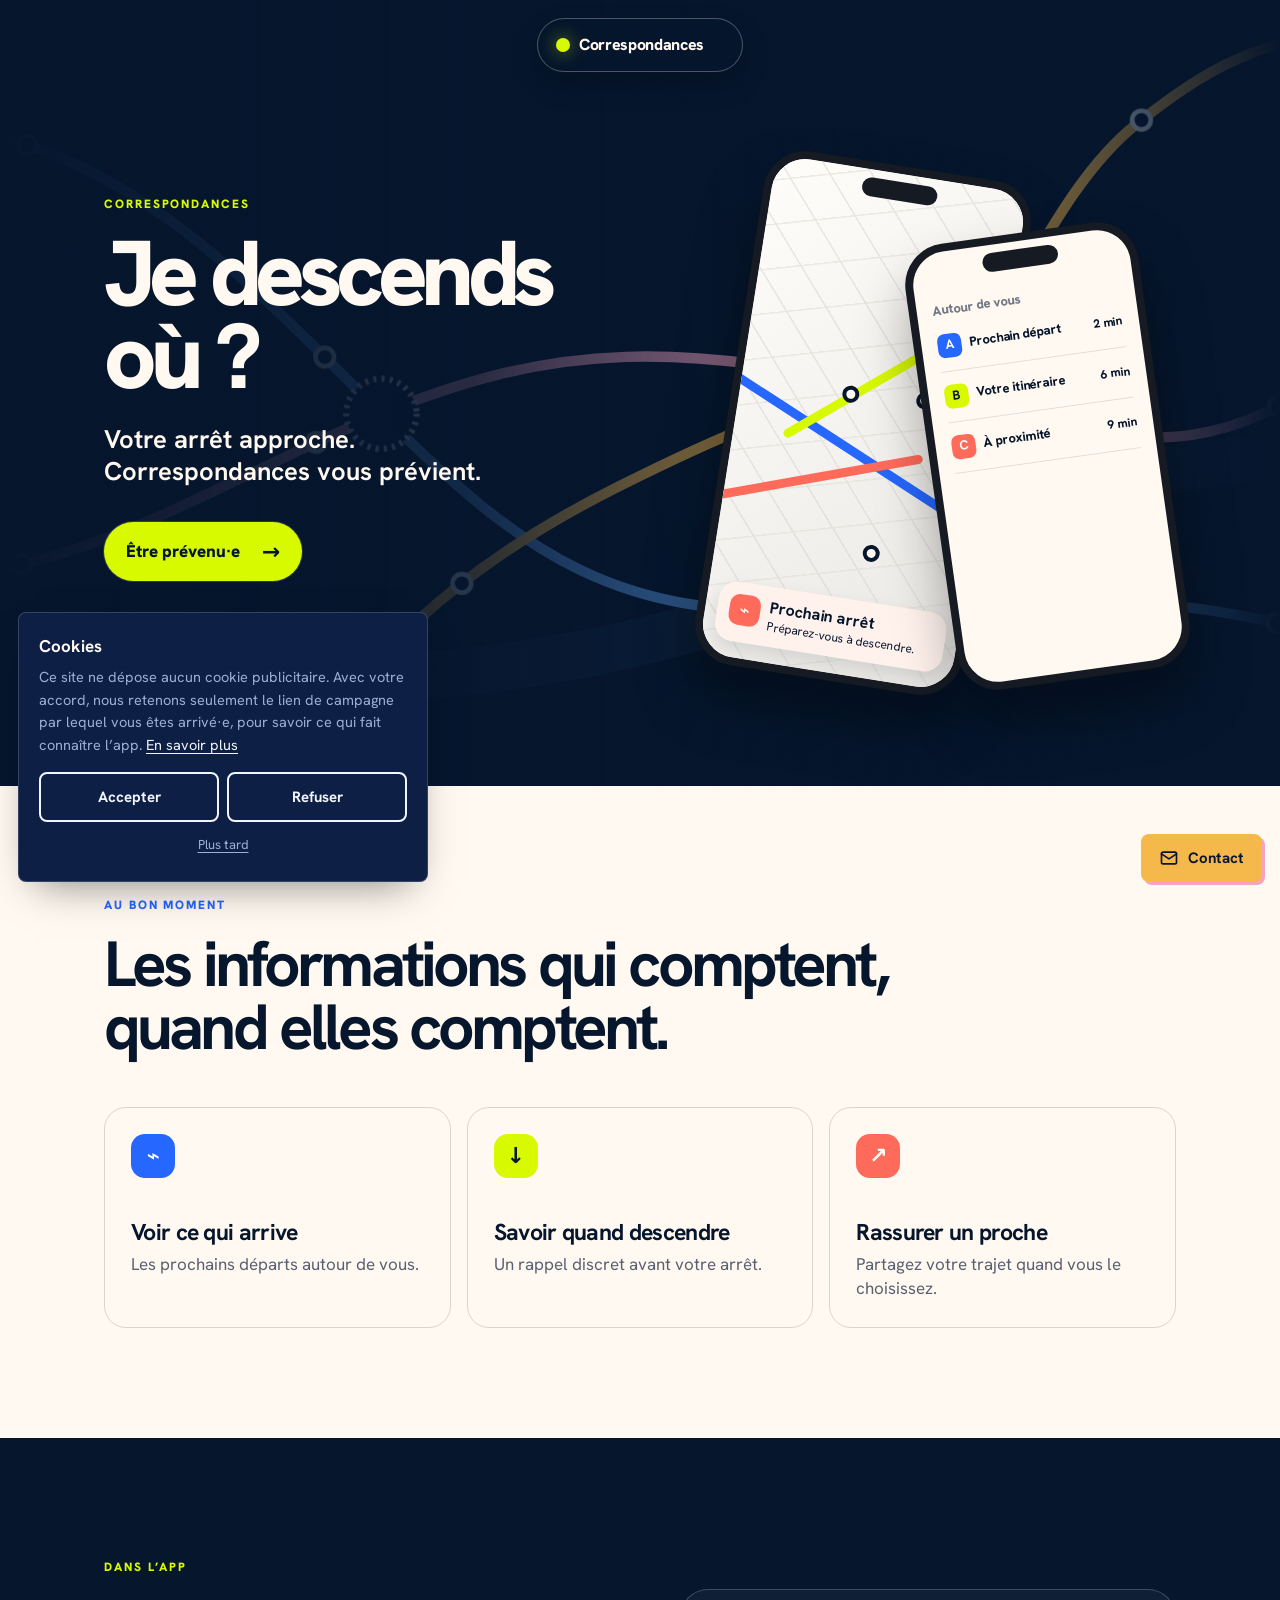
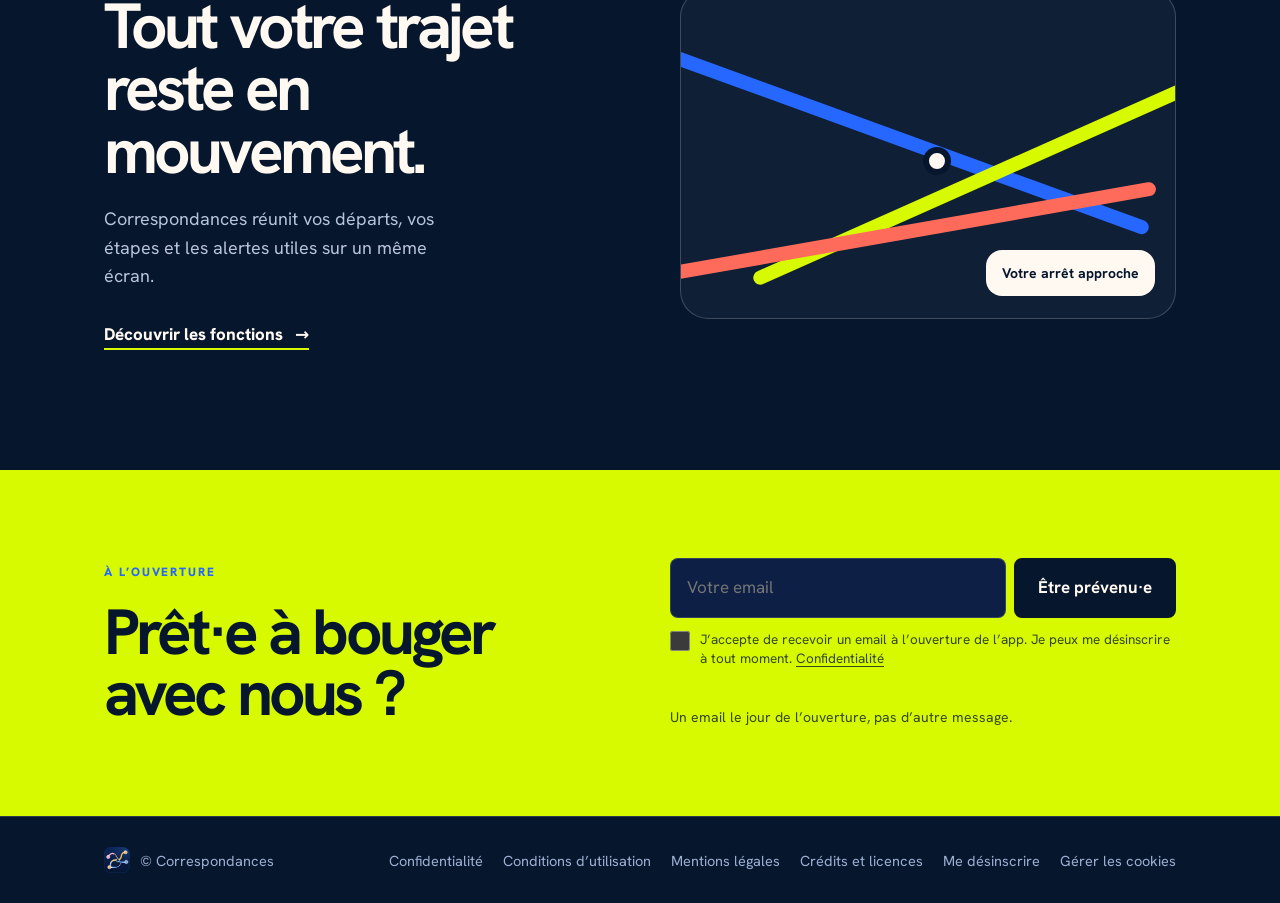
==== commit 6e178e11: "Add files via upload" ====
--- a/index.html
+++ b/index.html
@@ -1 +1 @@
-<!DOCTYPE html><html lang="fr"><head><meta charset="utf-8"><meta name="viewport" content="width=device-width,initial-scale=1"><title>Correspondances — vos trajets à Grenoble</title><meta name="description" content="Correspondances accompagne vos trajets à Grenoble, du bon quai à la dernière rue."><meta name="theme-color" content="#071531"><meta property="og:title" content="Correspondances — vos trajets à Grenoble"><meta property="og:description" content="Du bon quai à la dernière rue."><meta property="og:type" content="website"><meta property="og:image" content="/api/og"><meta name="twitter:card" content="summary_large_image"><link rel="canonical" href="https://correspondances.vercel.app/"><link rel="stylesheet" href="/style.css"></head><body data-page="home"><script src="/api/config"></script><script src="/site.js?v=7"></script><noscript><p style="padding:40px;font-family:system-ui">Ce site a besoin de JavaScript pour s’afficher.</p></noscript></body></html>
+<!DOCTYPE html><html lang="fr"><head><meta charset="utf-8"><meta name="viewport" content="width=device-width,initial-scale=1"><title>Correspondances</title><meta name="description" content="Correspondances vous guide de bout en bout : le bon quai, la bonne sortie, la dernière rue."><meta name="theme-color" content="#1B1E2E"><meta property="og:title" content="Correspondances"><meta property="og:description" content="Correspondances vous guide de bout en bout : le bon quai, la bonne sortie, la dernière rue."><meta property="og:type" content="website"><meta property="og:image" content="/api/og"><meta name="twitter:card" content="summary_large_image"><link rel="stylesheet" href="/style.css"></head><body data-page="home"><script src="/api/config"></script><script src="/site.js?v=8"></script><noscript><p style="padding:40px;font-family:system-ui">Ce site a besoin de JavaScript pour s’afficher.</p></noscript></body></html>
--- a/style.css
+++ b/style.css
@@ -351,14 +351,27 @@
 .s1{--c:var(--amber);right:4%;top:17%;animation-delay:-1.4s}.s2{--c:var(--pink);left:2%;bottom:25%;animation-delay:-3.1s}.s3{--c:var(--blue);right:5%;bottom:18%;animation-delay:-4.7s}
 .route-label{position:absolute;z-index:4;left:50%;bottom:2%;display:grid;gap:2px;padding:13px 16px 14px;min-width:220px;border:1px solid rgba(255,255,255,.18);border-radius:10px;background:rgba(13,31,69,.68);box-shadow:0 18px 40px rgba(0,0,0,.22);transform:translateX(-50%);backdrop-filter:blur(12px)}
 .route-label span{font-size:10px;font-weight:800;letter-spacing:.14em;text-transform:uppercase;color:var(--amber)}.route-label b{font-size:15px}.route-label em{display:block;width:100%;height:2px;margin-top:7px;background:linear-gradient(90deg,var(--amber) 0 55%,rgba(255,255,255,.18) 55%);transform-origin:left;animation:progress 4.6s ease-in-out infinite}
-.proof{position:relative;display:grid;grid-template-columns:minmax(0,1.15fr) minmax(320px,.85fr);gap:56px;padding-top:clamp(84px,13vh,144px);padding-bottom:clamp(24px,5vh,64px)}
-.proof::before{content:"";position:absolute;left:24px;right:24px;top:0;height:1px;background:linear-gradient(90deg,var(--pink),var(--amber),var(--blue),transparent)}
-.proof h2{max-width:11ch;font-size:clamp(34px,4.7vw,60px);line-height:1.04;letter-spacing:-.045em;text-wrap:balance}.proof-intro>p:last-child{max-width:42ch;margin-top:20px;color:var(--mu);font-size:18px}
-.proof-route{position:relative;display:grid;gap:0;list-style:none;border-top:1px solid var(--line)}.proof-route::before{content:"";position:absolute;left:27px;top:28px;bottom:28px;width:1px;background:linear-gradient(var(--pink),var(--amber),var(--blue))}
-.proof-route li{position:relative;display:grid;grid-template-columns:72px 1fr 16px;gap:16px;align-items:start;padding:22px 0;border-bottom:1px solid var(--line)}.proof-time{position:relative;z-index:1;font-size:13px;font-weight:800;color:var(--amber);background:var(--bg)}.proof-route b{display:block;font-size:20px;line-height:1.15;letter-spacing:-.025em}.proof-route small{display:block;margin-top:6px;color:var(--mu);font-size:15px;line-height:1.45}.proof-route i{width:13px;height:13px;margin-top:5px;border:3px solid var(--bg);border-radius:50%;background:var(--blue);box-shadow:0 0 0 1px var(--blue)}.proof-route li:nth-child(1) i{background:var(--pink);box-shadow:0 0 0 1px var(--pink)}.proof-route li:nth-child(2) i{background:var(--amber);box-shadow:0 0 0 1px var(--amber)}
-.proof-note{align-self:end;grid-column:2;padding:22px 24px;border:1px solid var(--line);border-radius:var(--r);background:linear-gradient(135deg,color-mix(in srgb,var(--sf) 90%,transparent),color-mix(in srgb,var(--sf2) 70%,transparent));box-shadow:8px 8px 0 color-mix(in srgb,var(--pink) 70%,transparent)}.proof-note span{display:block;font-size:11px;font-weight:800;letter-spacing:.14em;text-transform:uppercase;color:var(--amber)}.proof-note strong{display:block;margin-top:8px;font-size:24px;letter-spacing:-.03em}.proof-note p{margin-top:5px;color:var(--mu);font-size:14px}
 .promise{padding-top:clamp(76px,12vh,132px)}.promise-grid{display:grid;grid-template-columns:repeat(3,1fr);gap:1px;margin-top:42px;border:1px solid var(--line);background:var(--line)}.promise-grid article{min-height:240px;padding:30px;background:var(--bg);transition:background .35s,transform .35s}.promise-grid article:hover{background:var(--sf);transform:translateY(-7px)}.promise-grid span{font-size:12px;font-weight:800;letter-spacing:.14em;color:var(--amber)}.promise-grid h3{margin-top:42px;font-size:23px;line-height:1.15;letter-spacing:-.025em}.promise-grid p{margin-top:11px;color:var(--mu);font-size:16px;line-height:1.55}
 @keyframes breathe{50%{transform:scale(1.1);opacity:.75}}@keyframes orbit{to{transform:translate(-50%,-50%) rotateX(62deg) rotateZ(342deg)}}@keyframes ping{70%{box-shadow:0 0 0 18px rgba(245,184,75,0),0 0 30px rgba(245,184,75,.3)}}@keyframes float{50%{transform:translateY(-10px)}}@keyframes progress{50%{transform:scaleX(.55)}}
-@media(max-width:960px){.hero-kicker{margin-bottom:12px}.route-scene{height:370px;max-width:460px;margin:6px auto 0}.route-core{width:160px;height:160px}.route-core strong{font-size:21px}.route-label{bottom:0}.proof{grid-template-columns:1fr;gap:38px}.proof-note{grid-column:auto;max-width:480px}.promise-grid{grid-template-columns:1fr}.promise-grid article{min-height:0}.promise-grid h3{margin-top:20px}}
+@media(max-width:960px){.hero-kicker{margin-bottom:12px}.route-scene{height:370px;max-width:460px;margin:6px auto 0}.route-core{width:160px;height:160px}.route-core strong{font-size:21px}.route-label{bottom:0}.promise-grid{grid-template-columns:1fr}.promise-grid article{min-height:0}.promise-grid h3{margin-top:20px}}
 @media(max-width:520px){.route-scene{height:320px}.route-stop{font-size:12px}.s1{right:-3%;top:10%}.s2{left:-3%;bottom:29%}.s3{right:-3%;bottom:21%}.route-label{transform:translateX(-50%) scale(.88)}.route-orbit{width:100%}.o2{width:78%}.o3{width:56%}}
 @media(prefers-reduced-motion:reduce){.scene-glow,.route-orbit,.core-dot,.route-stop,.route-label em{animation:none}.route-scene{transform:none!important}}
+
+/* ===== Direction produit 2026 ===== */
+:root{--ink:#06162D;--ivory:#FFF9F1;--lime:#D8FA00;--coral:#FF6B5B;--cobalt:#2667FF;--radius:28px}
+body{background:var(--ink);color:var(--ivory)}main{padding-top:0}
+header{height:88px;display:flex;justify-content:center;align-items:flex-start;padding-top:18px;background:transparent;border:0;pointer-events:none;transition:padding .3s}
+header .nv{width:auto;max-width:calc(100vw - 32px);height:54px;padding:0 12px 0 18px;gap:14px;border:1px solid rgba(255,255,255,.28);border-radius:999px;background:rgba(6,22,45,.94);box-shadow:0 12px 28px rgba(0,0,0,.2);backdrop-filter:blur(16px);pointer-events:auto;transition:width .35s ease,padding .35s ease}
+header .br{gap:9px;font-size:16px;white-space:nowrap}header .br svg{display:none}header .br::before{content:"";width:14px;height:14px;border-radius:50%;background:var(--lime);box-shadow:0 0 18px rgba(216,250,0,.55)}
+header nav{margin:0;gap:2px;overflow:hidden;max-width:400px;transition:max-width .35s ease,opacity .25s ease}header nav a{padding:7px 10px;font-size:14px;color:rgba(255,255,255,.78);white-space:nowrap}header nav a::after{background:var(--lime);bottom:2px}
+header .hb{gap:5px}header .ib{width:32px;height:32px;border:0;border-radius:999px;color:var(--ink);background:var(--lime)}header .ib:hover{border:0;background:#efff65}.ib svg{width:17px;height:17px}header #sr{display:none}.bg{display:none!important}.pgb{display:none}
+@media(min-width:861px){header:not(:hover):not(:focus-within) .nv{padding-right:10px}header:not(:hover):not(:focus-within) nav{max-width:0;opacity:0}header:not(:hover):not(:focus-within) .hb{width:0;overflow:hidden;opacity:0}}
+@media(max-width:860px){header{padding-top:12px}header .nv{height:48px;padding-left:14px}header .br{font-size:15px}header .br::before{width:12px;height:12px}header .hb{margin-left:0}header .bg{display:grid!important}header nav{position:fixed;top:68px;left:16px;right:16px;bottom:auto;max-width:none;padding:12px 18px;border:1px solid rgba(255,255,255,.2);border-radius:20px;background:var(--ink);font-size:19px;box-shadow:0 18px 36px rgba(0,0,0,.3)}header nav a{font-size:18px}header.open nav{padding:12px 18px}header #th{display:none}}
+
+.app-hero{position:relative;isolation:isolate;min-height:780px;overflow:hidden;padding:140px 0 76px;background:var(--ink)}.app-hero .bgmap{z-index:-1;opacity:.9}.app-hero::after{content:"";position:absolute;inset:0;z-index:-1;background:linear-gradient(90deg,var(--ink) 0%,rgba(6,22,45,.84) 37%,rgba(6,22,45,.18) 70%,var(--ink) 100%)}.app-hero-grid{display:grid;grid-template-columns:1fr 1.04fr;align-items:center;min-height:570px}.eyebrow{margin-bottom:18px;color:var(--lime);font-size:12px;font-weight:850;letter-spacing:.16em;text-transform:uppercase}.eyebrow.dark{color:var(--cobalt)}.app-copy h1,.feature-hero h1,.vision-hero h1{font-size:clamp(56px,7.2vw,112px);line-height:.9;letter-spacing:-.07em;font-weight:850}.app-lead{margin-top:25px;font-size:clamp(20px,2vw,28px);font-weight:650;line-height:1.25}.app-cta{display:inline-flex;align-items:center;gap:22px;margin-top:35px;padding:16px 22px;border-radius:999px;background:var(--lime);color:var(--ink);font-weight:850;box-shadow:0 0 0 1px rgba(255,255,255,.15)}.app-cta span{font-size:22px;line-height:1}.bounce-label{display:flex;align-items:end;gap:7px;width:max-content;margin-top:42px;padding:11px 14px;border-radius:16px;background:var(--ivory)}.bounce-label i{width:10px;height:10px;border-radius:50%;background:var(--lime);animation:bounce 1s infinite ease-in-out}.bounce-label i:nth-child(2){animation-delay:.14s}.bounce-label i:nth-child(3){animation-delay:.28s}@keyframes bounce{50%{transform:translateY(-7px)}}
+.phones{position:relative;height:540px;min-width:0}.phone{position:absolute;overflow:hidden;border:8px solid #151A23;border-radius:42px;background:var(--ivory);box-shadow:0 34px 55px rgba(0,0,0,.35);color:var(--ink)}.phone-main{width:270px;height:520px;left:18%;top:8px;transform:rotate(9deg)}.phone-list{width:235px;height:450px;right:2%;top:76px;transform:rotate(-8deg);padding:48px 16px 16px}.notch{position:absolute;z-index:2;left:50%;top:8px;width:76px;height:19px;border-radius:99px;background:#151A23;transform:translateX(-50%)}.phone-map{position:absolute;inset:0;background:linear-gradient(135deg,#fffdf9,#eae8e4)}.phone-map::before{content:"";position:absolute;inset:0;opacity:.55;background:repeating-linear-gradient(50deg,transparent 0 34px,#d7d5d0 35px 36px),repeating-linear-gradient(-15deg,transparent 0 42px,#dedcd7 43px 44px)}.line{position:absolute;z-index:1;display:block;height:9px;border-radius:99px;transform-origin:left}.line-a{top:42%;left:-10%;width:112%;background:var(--cobalt);transform:rotate(24deg)}.line-b{top:54%;left:20%;width:92%;background:var(--lime);transform:rotate(-39deg)}.line-c{top:69%;left:-10%;width:90%;background:var(--coral);transform:rotate(-19deg)}.station{position:absolute;z-index:2;width:17px;height:17px;border:4px solid var(--ink);border-radius:50%;background:var(--ivory)}.station.one{left:40%;top:43%}.station.two{right:24%;top:42%}.station.three{left:58%;bottom:23%}.next-stop{position:absolute;z-index:3;left:12px;right:12px;bottom:16px;display:flex;gap:9px;padding:12px;border-radius:18px;background:#fff2ed;box-shadow:0 8px 18px rgba(6,22,45,.12)}.next-stop span{display:grid;place-items:center;width:31px;height:31px;border-radius:10px;background:var(--coral);color:#fff;font-weight:900}.next-stop b,.next-stop small{display:block;line-height:1.15}.next-stop b{font-size:16px}.next-stop small{margin-top:4px;font-size:12px}.phone-list p{font-size:13px;font-weight:800;color:#737786}.phone-list>div{display:flex;align-items:center;gap:8px;padding:13px 0;border-bottom:1px solid #e2dfd9;font-size:13px;font-weight:750}.phone-list em{margin-left:auto;font-style:normal;font-size:12px}.route{display:grid;place-items:center;width:24px;height:24px;border-radius:7px;color:var(--ink)}.r1{background:var(--cobalt);color:#fff}.r2{background:var(--lime)}.r3{background:var(--coral);color:#fff}
+.use-cases{padding:110px 0;background:var(--ivory);color:var(--ink)}.use-cases h2,.product-slice h2{font-size:clamp(38px,5vw,74px);line-height:.98;letter-spacing:-.06em}.case-grid{display:grid;grid-template-columns:repeat(3,1fr);gap:16px;margin-top:48px}.case-grid a{padding:26px;border:1px solid #dbd6cc;border-radius:22px;transition:transform .2s,box-shadow .2s}.case-grid a:hover{transform:translateY(-5px);box-shadow:0 10px 0 var(--ink)}.case-icon{display:grid;place-items:center;width:44px;height:44px;border-radius:14px;font-size:22px;font-weight:900}.case-icon.blue{background:var(--cobalt);color:#fff}.case-icon.lime{background:var(--lime)}.case-icon.coral{background:var(--coral);color:#fff}.case-grid b{display:block;margin-top:42px;font-size:23px;line-height:1.1;letter-spacing:-.03em}.case-grid p{margin-top:8px;color:#596072;line-height:1.4}.product-slice{padding:120px 0;background:var(--ink)}.slice-grid{display:grid;grid-template-columns:1fr 1fr;gap:80px;align-items:center}.slice-grid>div>p:not(.eyebrow){margin-top:22px;max-width:37ch;color:#b9c4da;font-size:18px}.under-link{display:inline-flex;gap:12px;margin-top:30px;border-bottom:2px solid var(--lime);font-weight:800}.mini-route{position:relative;height:330px;border:1px solid rgba(255,255,255,.2);border-radius:28px;background:rgba(255,255,255,.04);overflow:hidden}.mini-route i{position:absolute;display:block;width:112%;height:14px;border-radius:99px}.mini-route i:nth-child(1){left:-14%;top:42%;background:var(--cobalt);transform:rotate(20deg)}.mini-route i:nth-child(2){right:-22%;top:52%;background:var(--lime);transform:rotate(-24deg)}.mini-route i:nth-child(3){left:-15%;bottom:23%;background:var(--coral);transform:rotate(-10deg)}.mini-route b{position:absolute;left:49%;top:48%;width:28px;height:28px;border:6px solid var(--ink);border-radius:50%;background:var(--ivory)}.mini-route strong{position:absolute;right:20px;bottom:22px;padding:12px 16px;border-radius:16px;background:var(--ivory);color:var(--ink);font-size:14px}.opening{padding:88px 0;background:var(--lime);color:var(--ink)}.opening-grid{display:grid;grid-template-columns:1fr 1fr;gap:60px;align-items:center}.opening h2{font-size:clamp(40px,5vw,70px);line-height:.96;letter-spacing:-.06em}.opening .wl{margin:0;max-width:none}.opening .cc,.opening .fn{color:rgba(6,22,45,.78)}.opening .cta{background:var(--ink);border-color:var(--ink);color:var(--ivory)}
+.feature-hero{padding:180px 0 85px;background:var(--ivory);color:var(--ink)}.feature-hero>div>p:not(.eyebrow){margin-top:24px;max-width:34ch;font-size:21px;line-height:1.35;color:#4f5868}.feature-stack{background:var(--ink)}.feature-row{padding:88px 0}.feature-row>.w{display:grid;grid-template-columns:1fr 1fr;gap:70px;align-items:center}.feature-blue{background:var(--cobalt)}.feature-lime{background:var(--lime);color:var(--ink)}.feature-coral{background:var(--coral)}.feature-copy span{font-size:13px;font-weight:850;letter-spacing:.14em}.feature-copy h2{margin-top:12px;font-size:clamp(42px,5vw,70px);line-height:.94;letter-spacing:-.065em}.feature-copy p{margin-top:22px;max-width:30ch;font-size:19px;line-height:1.35}.feature-screen{justify-self:end;display:flex;flex-direction:column;justify-content:center;width:min(310px,100%);aspect-ratio:9/14;padding:28px;border:7px solid var(--ink);border-radius:38px;background:var(--ivory);color:var(--ink);box-shadow:12px 12px 0 rgba(6,22,45,.25)}.nearby b{display:grid;place-items:center;width:46px;height:46px;border-radius:14px;background:var(--cobalt);color:#fff}.nearby strong{margin-top:auto;font-size:62px;line-height:1;letter-spacing:-.08em}.nearby p{font-weight:750}.alert{align-items:flex-start;gap:12px;background:#fff0ec}.alert span{display:grid;place-items:center;width:48px;height:48px;border-radius:14px;background:var(--coral);color:#fff;font-size:23px}.alert strong{margin-top:auto;font-size:27px;letter-spacing:-.045em}.share{display:grid;grid-template-columns:repeat(3,1fr);gap:9px;align-content:center}.share span{width:70px;height:70px;border-radius:50%;background:var(--cobalt);border:4px solid var(--ivory);box-shadow:0 0 0 3px var(--ink)}.share span:nth-child(2){background:var(--lime)}.share span:nth-child(3){background:var(--coral)}.share strong{grid-column:1/-1;margin-top:20px;font-size:20px;line-height:1.1}
+.vision-hero{padding:185px 0 105px;background:var(--ivory);color:var(--ink)}.vision-hero>div>p:not(.eyebrow){max-width:48ch;margin-top:28px;font-size:20px;line-height:1.45;color:#556070}.vision-statement{padding:100px 0;background:var(--ivory);color:var(--ink);border-top:1px solid #d8d3c9}.statement-grid{display:grid;grid-template-columns:130px 1fr 300px;gap:40px}.statement-number{font-size:14px;font-weight:850;color:var(--coral)}.statement-grid h2{font-size:clamp(32px,4vw,58px);line-height:1.03;letter-spacing:-.055em}.statement-grid>p:last-child{font-size:17px;line-height:1.5;color:#5d6570}.vision-dark{background:var(--ink);color:var(--ivory);border-color:rgba(255,255,255,.18)}.vision-dark .statement-grid>p:last-child{color:#b7c2d6}
+@media(max-width:860px){.app-hero{min-height:0;padding:132px 0 54px}.app-hero-grid,.slice-grid,.opening-grid,.feature-row>.w,.statement-grid{grid-template-columns:1fr;gap:40px}.app-copy h1,.feature-hero h1,.vision-hero h1{font-size:clamp(54px,16vw,82px)}.phones{height:440px;width:calc(100% + 12px);margin-left:-12px}.phone-main{width:220px;height:425px;left:5%}.phone-list{width:190px;height:365px;right:0;top:56px}.case-grid{grid-template-columns:1fr}.use-cases,.product-slice,.feature-row,.vision-statement{padding:70px 0}.feature-hero,.vision-hero{padding:142px 0 68px}.feature-row>.w{gap:35px}.feature-screen{justify-self:start;width:min(270px,100%)}.statement-grid{gap:18px}.statement-grid h2{font-size:38px}.statement-number{margin-bottom:0}.opening-grid{gap:28px}.app-hero::after{background:linear-gradient(180deg,var(--ink) 0%,rgba(6,22,45,.65) 70%,var(--ink) 100%)}}
+@media(prefers-reduced-motion:reduce){.bounce-label i{animation:none}}
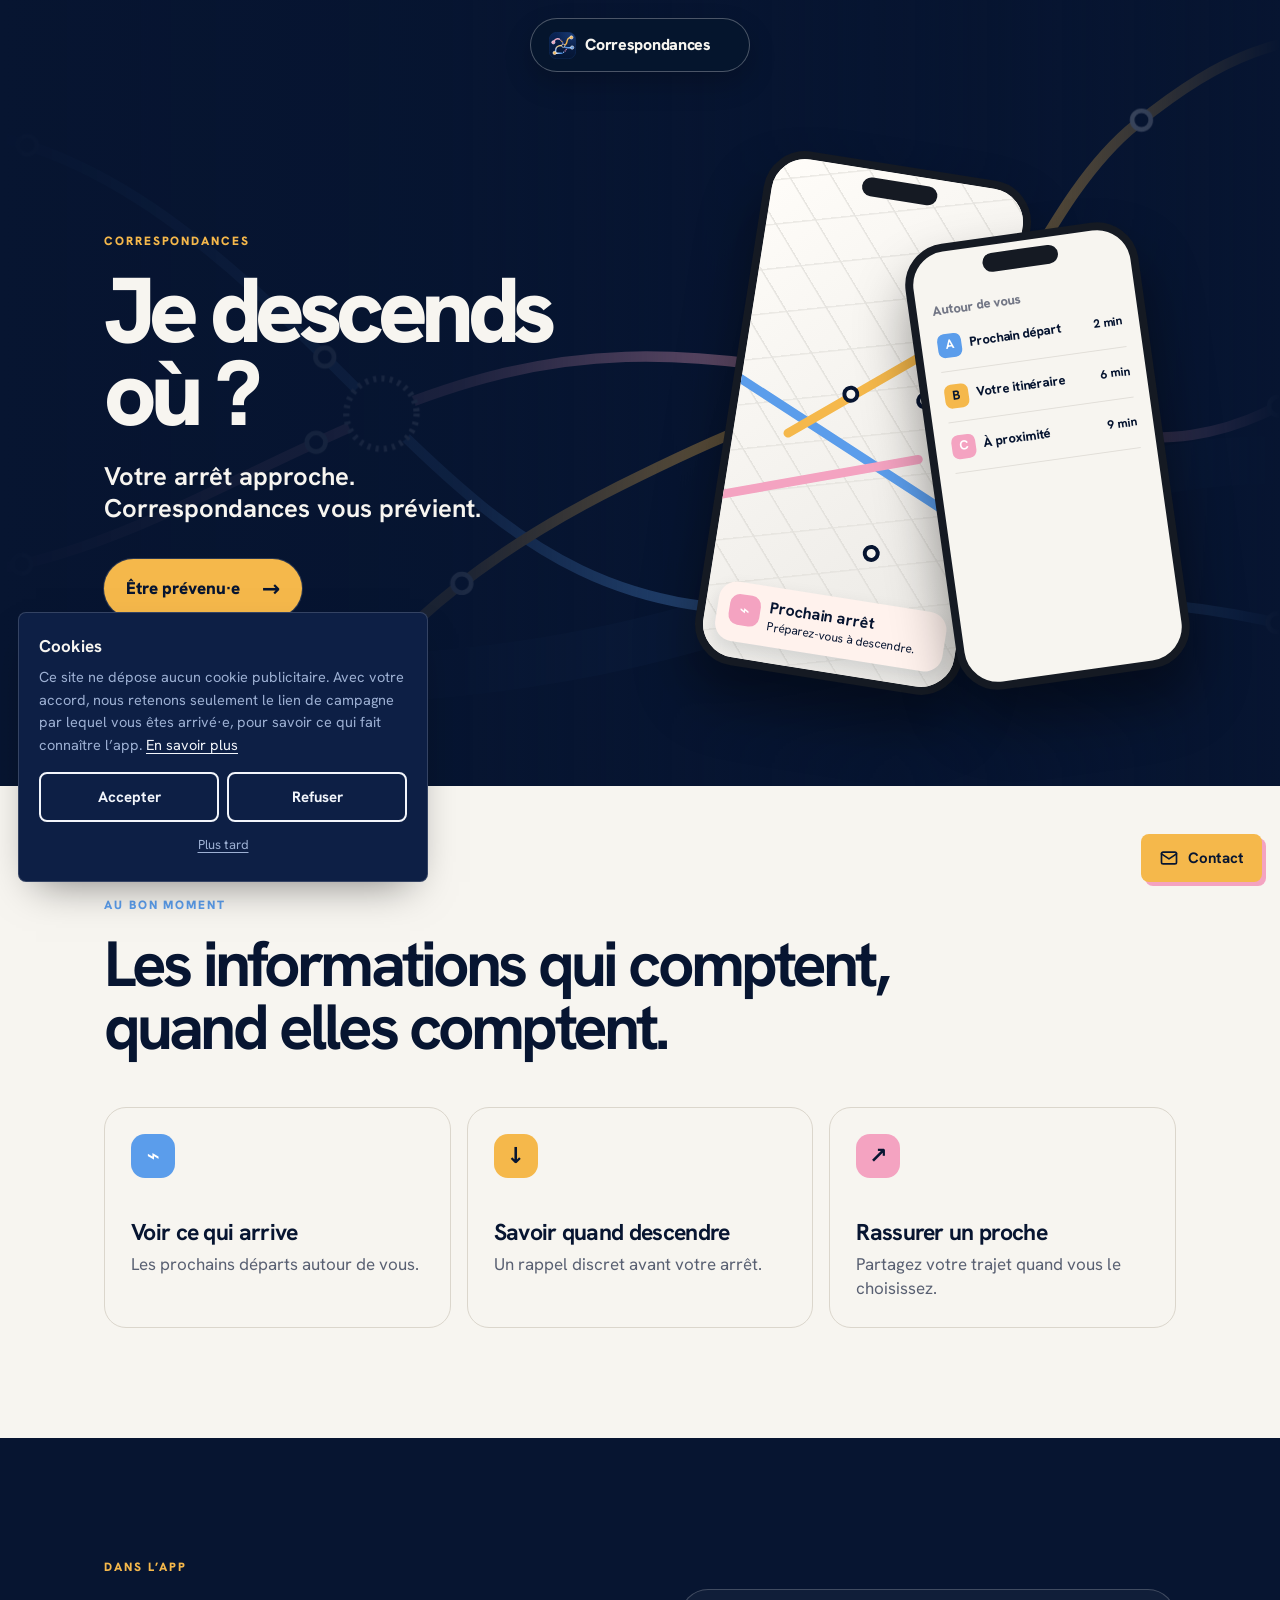
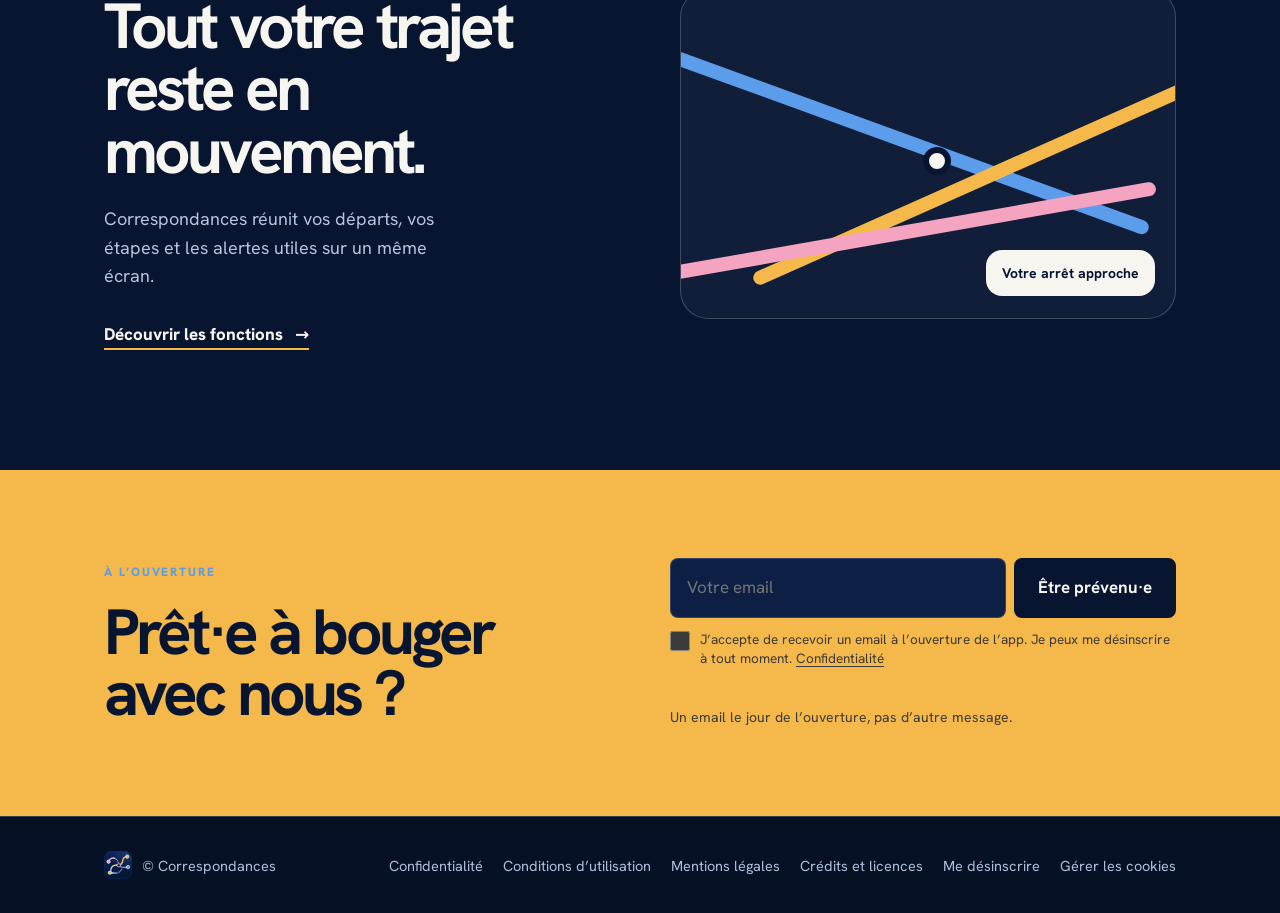
==== commit 19119cd3: "Refine visual system and navigation" ====
--- a/index.html
+++ b/index.html
@@ -1 +1 @@
-<!DOCTYPE html><html lang="fr"><head><meta charset="utf-8"><meta name="viewport" content="width=device-width,initial-scale=1"><title>Correspondances</title><meta name="description" content="Correspondances vous guide de bout en bout : le bon quai, la bonne sortie, la dernière rue."><meta name="theme-color" content="#1B1E2E"><meta property="og:title" content="Correspondances"><meta property="og:description" content="Correspondances vous guide de bout en bout : le bon quai, la bonne sortie, la dernière rue."><meta property="og:type" content="website"><meta property="og:image" content="/api/og"><meta name="twitter:card" content="summary_large_image"><link rel="stylesheet" href="/style.css"></head><body data-page="home"><script src="/api/config"></script><script src="/site.js?v=8"></script><noscript><p style="padding:40px;font-family:system-ui">Ce site a besoin de JavaScript pour s’afficher.</p></noscript></body></html>
+<!DOCTYPE html><html lang="fr"><head><meta charset="utf-8"><meta name="viewport" content="width=device-width,initial-scale=1"><title>Correspondances</title><meta name="description" content="Correspondances vous guide de bout en bout : le bon quai, la bonne sortie, la dernière rue."><meta name="theme-color" content="#1B1E2E"><meta property="og:title" content="Correspondances"><meta property="og:description" content="Correspondances vous guide de bout en bout : le bon quai, la bonne sortie, la dernière rue."><meta property="og:type" content="website"><meta property="og:image" content="/api/og"><meta name="twitter:card" content="summary_large_image"><link rel="stylesheet" href="/style.css"></head><body data-page="home"><script src="/api/config"></script><script src="/site.js?v=9"></script><noscript><p style="padding:40px;font-family:system-ui">Ce site a besoin de JavaScript pour s’afficher.</p></noscript></body></html>
--- a/style.css
+++ b/style.css
@@ -375,3 +375,17 @@
 .vision-hero{padding:185px 0 105px;background:var(--ivory);color:var(--ink)}.vision-hero>div>p:not(.eyebrow){max-width:48ch;margin-top:28px;font-size:20px;line-height:1.45;color:#556070}.vision-statement{padding:100px 0;background:var(--ivory);color:var(--ink);border-top:1px solid #d8d3c9}.statement-grid{display:grid;grid-template-columns:130px 1fr 300px;gap:40px}.statement-number{font-size:14px;font-weight:850;color:var(--coral)}.statement-grid h2{font-size:clamp(32px,4vw,58px);line-height:1.03;letter-spacing:-.055em}.statement-grid>p:last-child{font-size:17px;line-height:1.5;color:#5d6570}.vision-dark{background:var(--ink);color:var(--ivory);border-color:rgba(255,255,255,.18)}.vision-dark .statement-grid>p:last-child{color:#b7c2d6}
 @media(max-width:860px){.app-hero{min-height:0;padding:132px 0 54px}.app-hero-grid,.slice-grid,.opening-grid,.feature-row>.w,.statement-grid{grid-template-columns:1fr;gap:40px}.app-copy h1,.feature-hero h1,.vision-hero h1{font-size:clamp(54px,16vw,82px)}.phones{height:440px;width:calc(100% + 12px);margin-left:-12px}.phone-main{width:220px;height:425px;left:5%}.phone-list{width:190px;height:365px;right:0;top:56px}.case-grid{grid-template-columns:1fr}.use-cases,.product-slice,.feature-row,.vision-statement{padding:70px 0}.feature-hero,.vision-hero{padding:142px 0 68px}.feature-row>.w{gap:35px}.feature-screen{justify-self:start;width:min(270px,100%)}.statement-grid{gap:18px}.statement-grid h2{font-size:38px}.statement-number{margin-bottom:0}.opening-grid{gap:28px}.app-hero::after{background:linear-gradient(180deg,var(--ink) 0%,rgba(6,22,45,.65) 70%,var(--ink) 100%)}}
 @media(prefers-reduced-motion:reduce){.bounce-label i{animation:none}}
+
+/* Ajustements de charte et cohérence des pages */
+:root{--ink:#071531;--ivory:#F7F5F0;--lime:#F5B84B;--coral:#F4A3C1;--cobalt:#5B9DEB;--lavender:#A99BF0}
+header{transition:padding .65s cubic-bezier(.22,1,.36,1)}
+header .nv{transition:width .7s cubic-bezier(.22,1,.36,1),padding .7s cubic-bezier(.22,1,.36,1),gap .7s cubic-bezier(.22,1,.36,1)}
+header .br::before{display:none}header .br svg{display:none}.island-logo{display:block!important;width:27px;height:27px;flex:none}header nav{transition:max-width .7s cubic-bezier(.22,1,.36,1),opacity .5s ease}header .hb{transition:width .6s cubic-bezier(.22,1,.36,1),opacity .4s ease}header #th{display:none}
+header nav a::after{background:var(--amber)}header .ib{background:var(--amber)}header .ib:hover{background:#ffd277}
+.app-cta,.line-b,.r2,.case-icon.lime,.feature-lime,.opening{background:var(--amber)}.app-cta,.r2,.feature-lime,.opening{color:var(--ink)}.line-c,.case-icon.coral,.feature-coral,.next-stop span,.alert span{background:var(--pink)}.case-icon.coral,.alert span{color:var(--ink)}.line-a,.r1,.case-icon.blue,.nearby b,.share span{background:var(--blue)}
+.app-hero::after{background:linear-gradient(90deg,var(--ink) 0%,rgba(7,21,49,.88) 36%,rgba(7,21,49,.25) 70%,var(--ink) 100%)}.app-hero .bgmap{opacity:.72}.eyebrow{color:var(--amber)}.eyebrow.dark{color:var(--blue)}
+.bounce-label{display:none}.phone{box-shadow:0 34px 55px rgba(0,0,0,.42)}.mini-route i:nth-child(1){background:var(--blue)}.mini-route i:nth-child(2){background:var(--amber)}.mini-route i:nth-child(3){background:var(--pink)}.mini-route strong{background:var(--ivory)}
+.pg{max-width:960px;padding-top:170px;padding-bottom:30px}.pg::before{content:"";display:block;width:64px;height:8px;margin-bottom:36px;border-radius:999px;background:linear-gradient(90deg,var(--pink) 0 33%,var(--amber) 33% 66%,var(--blue) 66%)}.pg h2{font-size:clamp(46px,7vw,88px);line-height:.94;letter-spacing:-.065em;max-width:12ch}.pg>p{max-width:46ch;font-size:19px;line-height:1.5;color:#C2D0E8}.pg .eb{color:var(--amber)}.pg .fq{max-width:none}.pg .qa{border-color:rgba(255,255,255,.2)}.pg .qa button{font-size:20px}.pg .card-a{border-color:rgba(255,255,255,.2)}.pg .card-a:hover{background:rgba(255,255,255,.05)}
+.cf,.un{padding:28px;border:1px solid rgba(255,255,255,.18);border-radius:24px;background:#0D1F45}.cf input,.cf textarea,.cf select,.un input[type=email]{background:#071531;border-color:rgba(255,255,255,.25)}.cf .cta,.un .cta{background:var(--amber);border-color:var(--amber);color:var(--ink)}.art h2{font-size:clamp(38px,5.5vw,68px)}.art p,.art li{color:#D9E1F0}.art blockquote{background:#102653;border-left-color:var(--amber)}
+footer{margin-top:90px;padding:34px 0;background:#061126;border-color:rgba(255,255,255,.18);color:#AFC0DD}footer .fb svg{width:28px;height:28px}footer .fl2 a:hover,footer .fl2 button:hover{color:var(--amber)}.fab{background:var(--amber);box-shadow:4px 4px 0 var(--pink)}
+@media(max-width:860px){.app-hero::after{background:linear-gradient(180deg,var(--ink) 0%,rgba(7,21,49,.72) 68%,var(--ink) 100%)}.pg{padding-top:135px}.pg::before{margin-bottom:26px}.pg h2{font-size:48px}.cf,.un{padding:20px}}
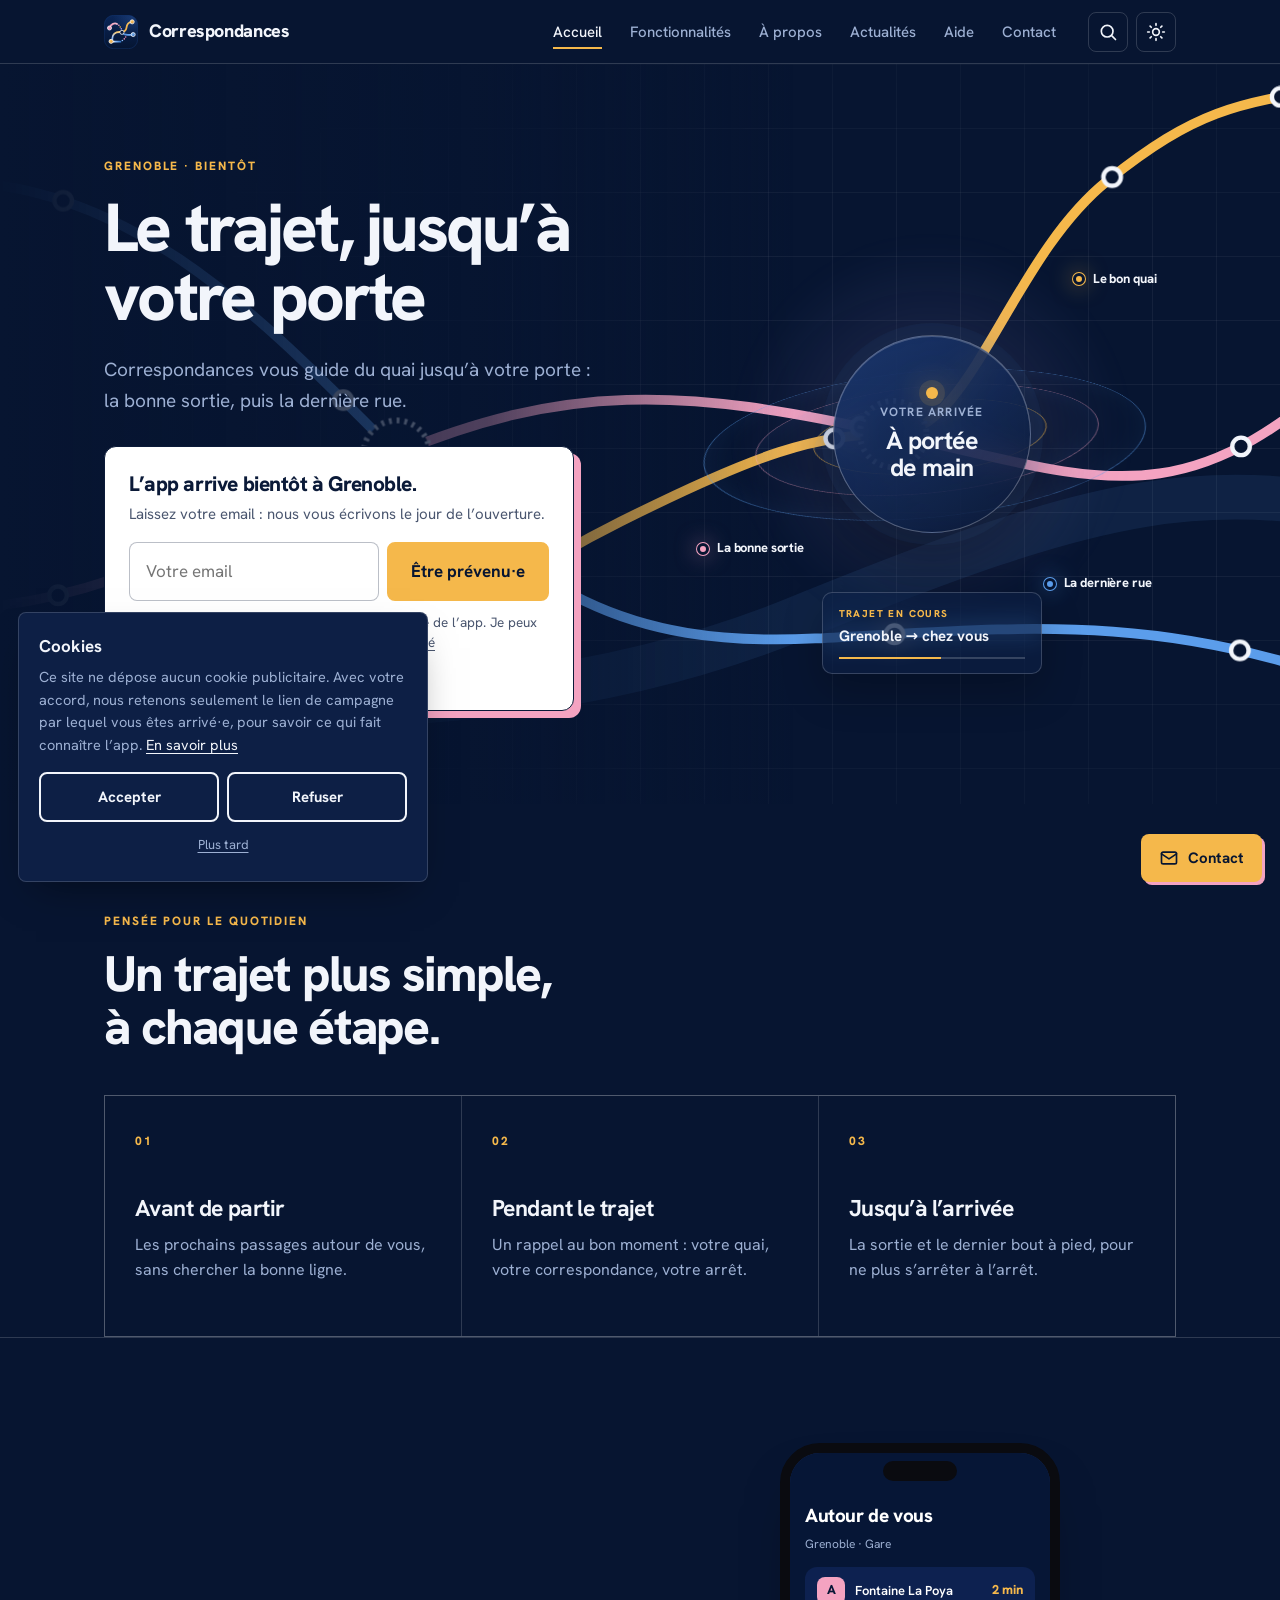
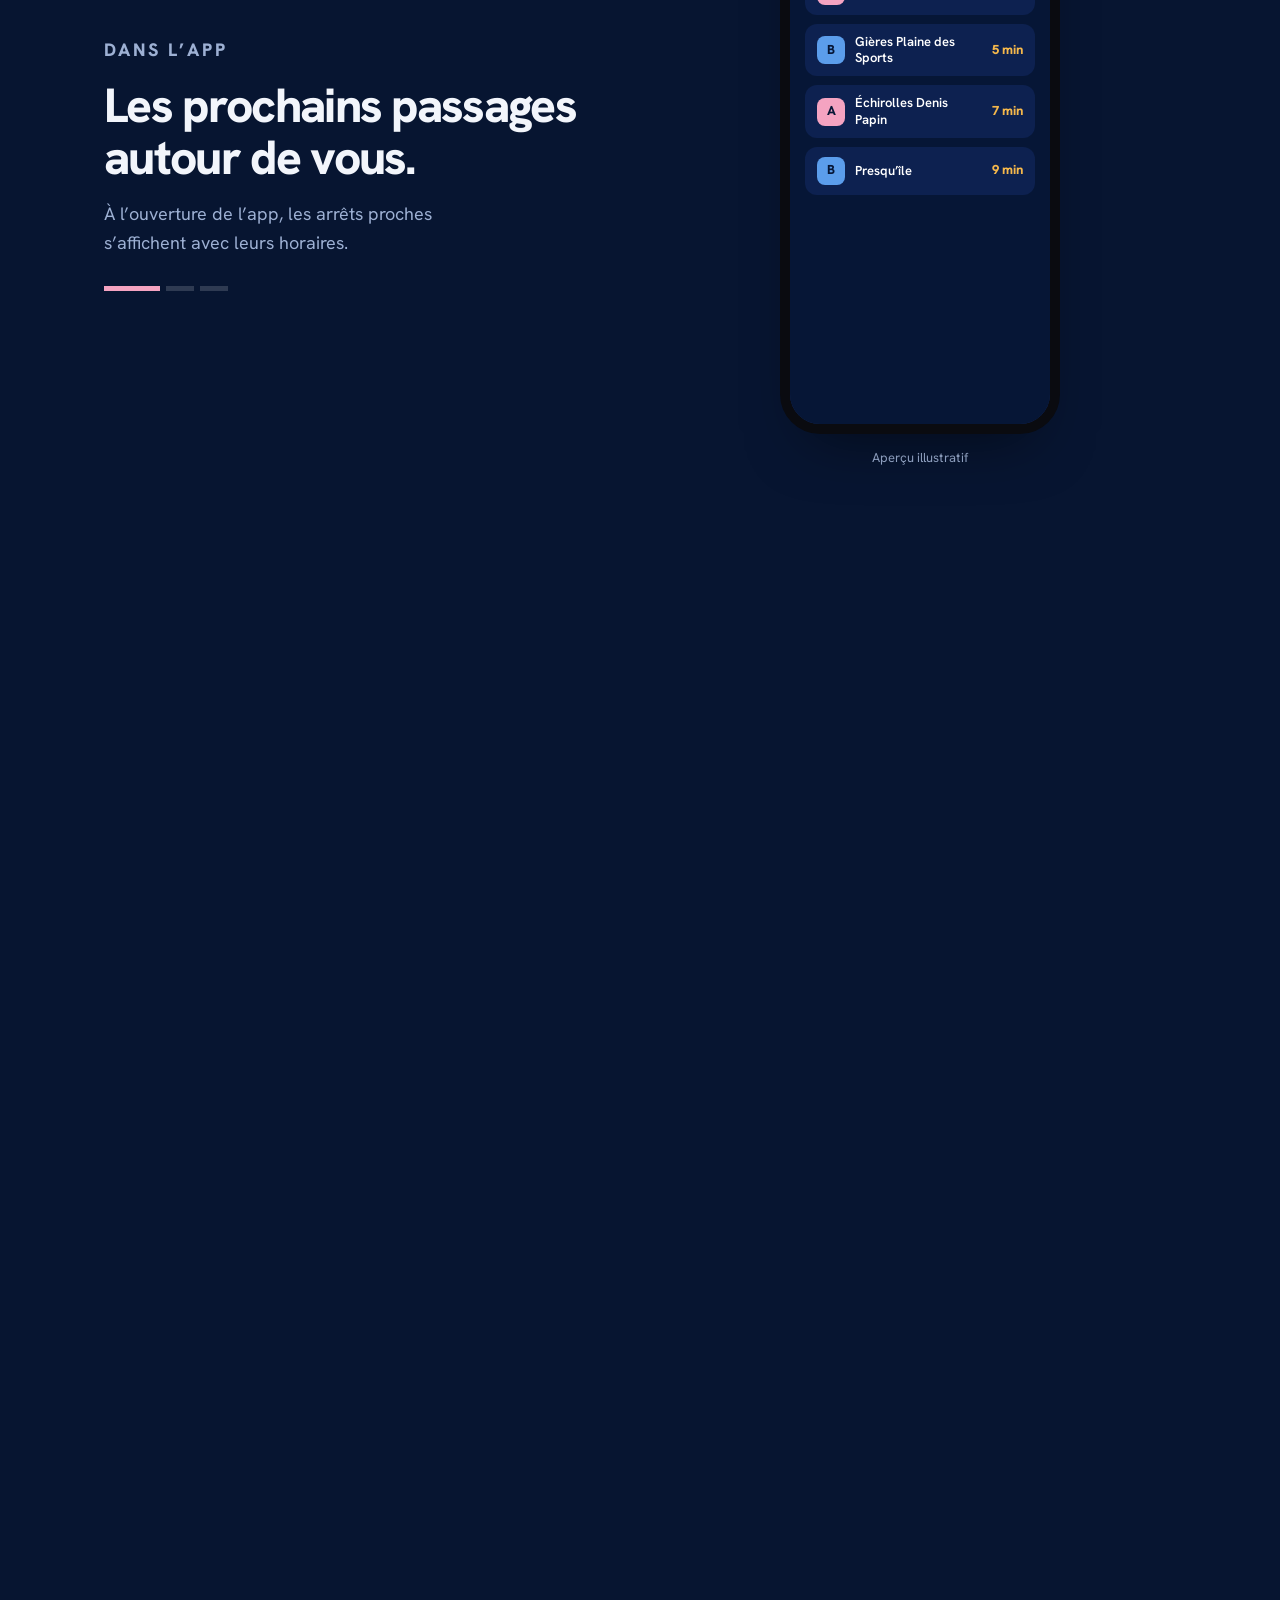
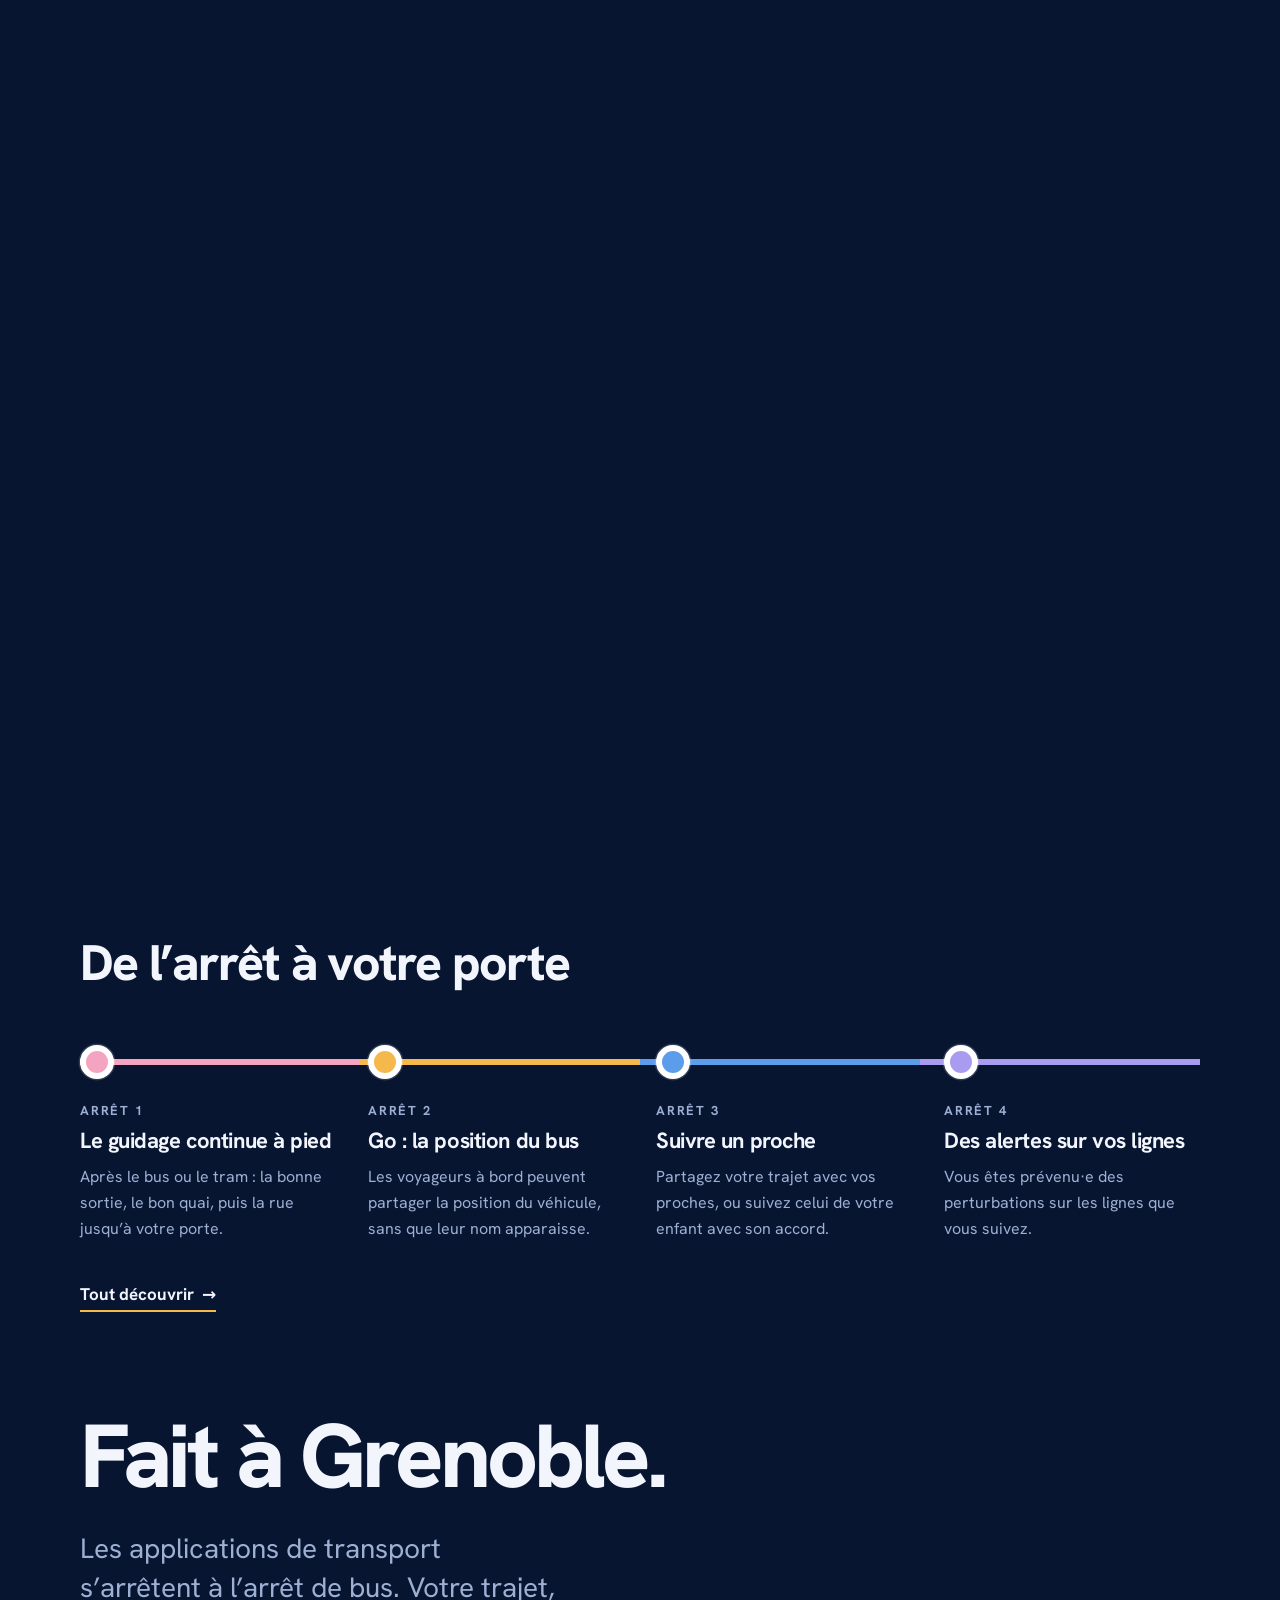
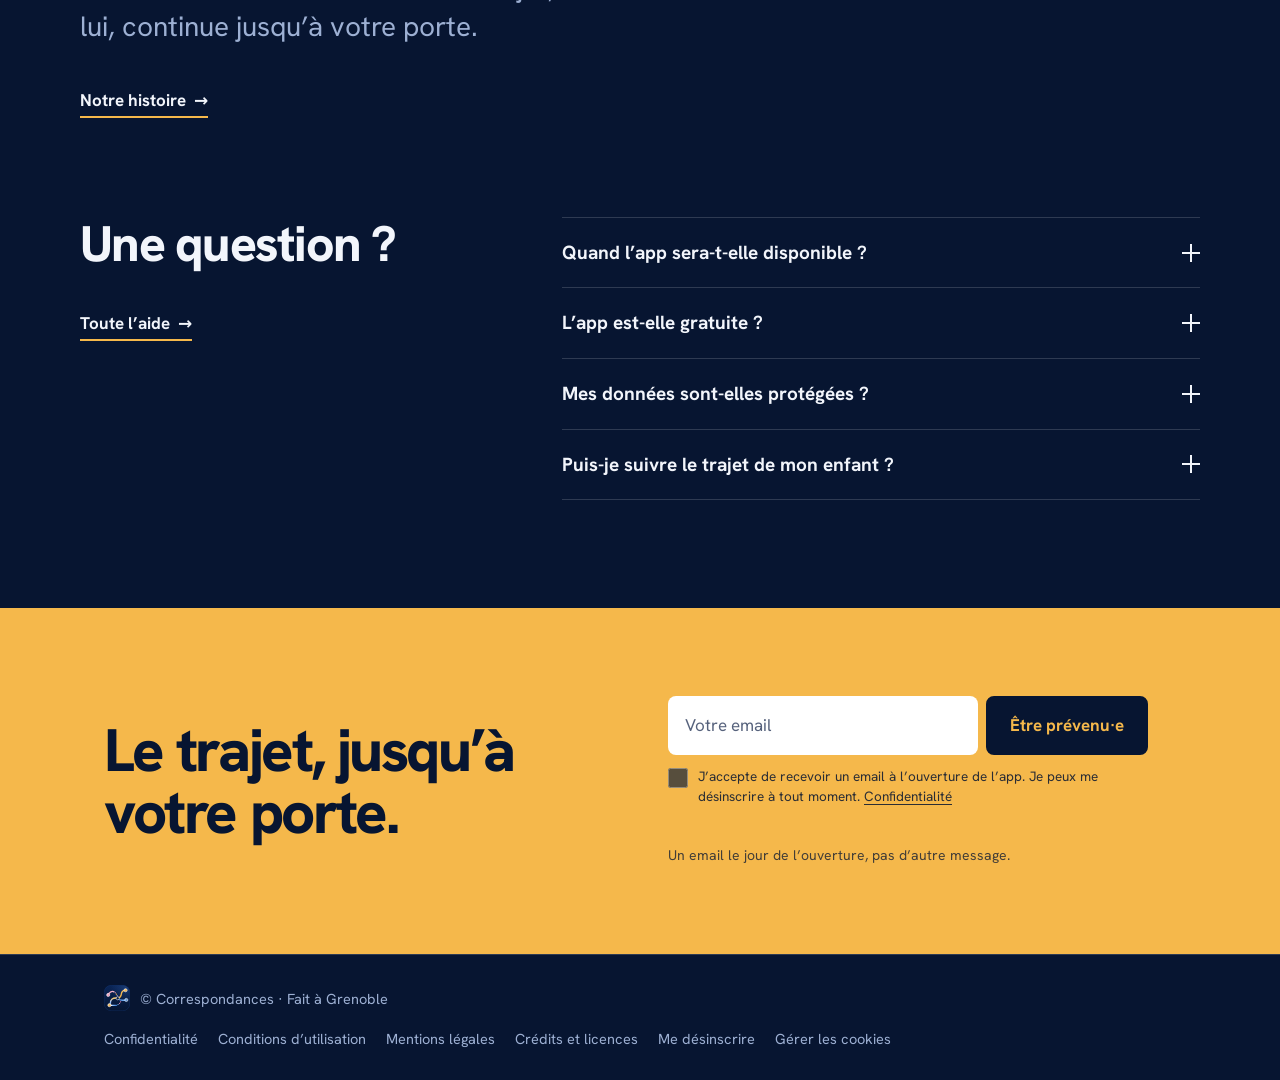
==== commit 26525523: "Restore site before V2 and V3 changes" ====
--- a/index.html
+++ b/index.html
@@ -1 +1 @@
-<!DOCTYPE html><html lang="fr"><head><meta charset="utf-8"><meta name="viewport" content="width=device-width,initial-scale=1"><title>Correspondances</title><meta name="description" content="Correspondances vous guide de bout en bout : le bon quai, la bonne sortie, la dernière rue."><meta name="theme-color" content="#1B1E2E"><meta property="og:title" content="Correspondances"><meta property="og:description" content="Correspondances vous guide de bout en bout : le bon quai, la bonne sortie, la dernière rue."><meta property="og:type" content="website"><meta property="og:image" content="/api/og"><meta name="twitter:card" content="summary_large_image"><link rel="stylesheet" href="/style.css"></head><body data-page="home"><script src="/api/config"></script><script src="/site.js?v=9"></script><noscript><p style="padding:40px;font-family:system-ui">Ce site a besoin de JavaScript pour s’afficher.</p></noscript></body></html>
+<!DOCTYPE html><html lang="fr"><head><meta charset="utf-8"><meta name="viewport" content="width=device-width,initial-scale=1"><title>Correspondances</title><meta name="description" content="Correspondances vous guide de bout en bout : le bon quai, la bonne sortie, la dernière rue."><meta name="theme-color" content="#1B1E2E"><meta property="og:title" content="Correspondances"><meta property="og:description" content="Correspondances vous guide de bout en bout : le bon quai, la bonne sortie, la dernière rue."><meta property="og:type" content="website"><meta property="og:image" content="/api/og"><meta name="twitter:card" content="summary_large_image"><link rel="stylesheet" href="/style.css"></head><body data-page="home"><script src="/api/config"></script><script src="/site.js?v=6"></script><noscript><p style="padding:40px;font-family:system-ui">Ce site a besoin de JavaScript pour s’afficher.</p></noscript></body></html>
--- a/style.css
+++ b/style.css
@@ -356,36 +356,3 @@
 @media(max-width:960px){.hero-kicker{margin-bottom:12px}.route-scene{height:370px;max-width:460px;margin:6px auto 0}.route-core{width:160px;height:160px}.route-core strong{font-size:21px}.route-label{bottom:0}.promise-grid{grid-template-columns:1fr}.promise-grid article{min-height:0}.promise-grid h3{margin-top:20px}}
 @media(max-width:520px){.route-scene{height:320px}.route-stop{font-size:12px}.s1{right:-3%;top:10%}.s2{left:-3%;bottom:29%}.s3{right:-3%;bottom:21%}.route-label{transform:translateX(-50%) scale(.88)}.route-orbit{width:100%}.o2{width:78%}.o3{width:56%}}
 @media(prefers-reduced-motion:reduce){.scene-glow,.route-orbit,.core-dot,.route-stop,.route-label em{animation:none}.route-scene{transform:none!important}}
-
-/* ===== Direction produit 2026 ===== */
-:root{--ink:#06162D;--ivory:#FFF9F1;--lime:#D8FA00;--coral:#FF6B5B;--cobalt:#2667FF;--radius:28px}
-body{background:var(--ink);color:var(--ivory)}main{padding-top:0}
-header{height:88px;display:flex;justify-content:center;align-items:flex-start;padding-top:18px;background:transparent;border:0;pointer-events:none;transition:padding .3s}
-header .nv{width:auto;max-width:calc(100vw - 32px);height:54px;padding:0 12px 0 18px;gap:14px;border:1px solid rgba(255,255,255,.28);border-radius:999px;background:rgba(6,22,45,.94);box-shadow:0 12px 28px rgba(0,0,0,.2);backdrop-filter:blur(16px);pointer-events:auto;transition:width .35s ease,padding .35s ease}
-header .br{gap:9px;font-size:16px;white-space:nowrap}header .br svg{display:none}header .br::before{content:"";width:14px;height:14px;border-radius:50%;background:var(--lime);box-shadow:0 0 18px rgba(216,250,0,.55)}
-header nav{margin:0;gap:2px;overflow:hidden;max-width:400px;transition:max-width .35s ease,opacity .25s ease}header nav a{padding:7px 10px;font-size:14px;color:rgba(255,255,255,.78);white-space:nowrap}header nav a::after{background:var(--lime);bottom:2px}
-header .hb{gap:5px}header .ib{width:32px;height:32px;border:0;border-radius:999px;color:var(--ink);background:var(--lime)}header .ib:hover{border:0;background:#efff65}.ib svg{width:17px;height:17px}header #sr{display:none}.bg{display:none!important}.pgb{display:none}
-@media(min-width:861px){header:not(:hover):not(:focus-within) .nv{padding-right:10px}header:not(:hover):not(:focus-within) nav{max-width:0;opacity:0}header:not(:hover):not(:focus-within) .hb{width:0;overflow:hidden;opacity:0}}
-@media(max-width:860px){header{padding-top:12px}header .nv{height:48px;padding-left:14px}header .br{font-size:15px}header .br::before{width:12px;height:12px}header .hb{margin-left:0}header .bg{display:grid!important}header nav{position:fixed;top:68px;left:16px;right:16px;bottom:auto;max-width:none;padding:12px 18px;border:1px solid rgba(255,255,255,.2);border-radius:20px;background:var(--ink);font-size:19px;box-shadow:0 18px 36px rgba(0,0,0,.3)}header nav a{font-size:18px}header.open nav{padding:12px 18px}header #th{display:none}}
-
-.app-hero{position:relative;isolation:isolate;min-height:780px;overflow:hidden;padding:140px 0 76px;background:var(--ink)}.app-hero .bgmap{z-index:-1;opacity:.9}.app-hero::after{content:"";position:absolute;inset:0;z-index:-1;background:linear-gradient(90deg,var(--ink) 0%,rgba(6,22,45,.84) 37%,rgba(6,22,45,.18) 70%,var(--ink) 100%)}.app-hero-grid{display:grid;grid-template-columns:1fr 1.04fr;align-items:center;min-height:570px}.eyebrow{margin-bottom:18px;color:var(--lime);font-size:12px;font-weight:850;letter-spacing:.16em;text-transform:uppercase}.eyebrow.dark{color:var(--cobalt)}.app-copy h1,.feature-hero h1,.vision-hero h1{font-size:clamp(56px,7.2vw,112px);line-height:.9;letter-spacing:-.07em;font-weight:850}.app-lead{margin-top:25px;font-size:clamp(20px,2vw,28px);font-weight:650;line-height:1.25}.app-cta{display:inline-flex;align-items:center;gap:22px;margin-top:35px;padding:16px 22px;border-radius:999px;background:var(--lime);color:var(--ink);font-weight:850;box-shadow:0 0 0 1px rgba(255,255,255,.15)}.app-cta span{font-size:22px;line-height:1}.bounce-label{display:flex;align-items:end;gap:7px;width:max-content;margin-top:42px;padding:11px 14px;border-radius:16px;background:var(--ivory)}.bounce-label i{width:10px;height:10px;border-radius:50%;background:var(--lime);animation:bounce 1s infinite ease-in-out}.bounce-label i:nth-child(2){animation-delay:.14s}.bounce-label i:nth-child(3){animation-delay:.28s}@keyframes bounce{50%{transform:translateY(-7px)}}
-.phones{position:relative;height:540px;min-width:0}.phone{position:absolute;overflow:hidden;border:8px solid #151A23;border-radius:42px;background:var(--ivory);box-shadow:0 34px 55px rgba(0,0,0,.35);color:var(--ink)}.phone-main{width:270px;height:520px;left:18%;top:8px;transform:rotate(9deg)}.phone-list{width:235px;height:450px;right:2%;top:76px;transform:rotate(-8deg);padding:48px 16px 16px}.notch{position:absolute;z-index:2;left:50%;top:8px;width:76px;height:19px;border-radius:99px;background:#151A23;transform:translateX(-50%)}.phone-map{position:absolute;inset:0;background:linear-gradient(135deg,#fffdf9,#eae8e4)}.phone-map::before{content:"";position:absolute;inset:0;opacity:.55;background:repeating-linear-gradient(50deg,transparent 0 34px,#d7d5d0 35px 36px),repeating-linear-gradient(-15deg,transparent 0 42px,#dedcd7 43px 44px)}.line{position:absolute;z-index:1;display:block;height:9px;border-radius:99px;transform-origin:left}.line-a{top:42%;left:-10%;width:112%;background:var(--cobalt);transform:rotate(24deg)}.line-b{top:54%;left:20%;width:92%;background:var(--lime);transform:rotate(-39deg)}.line-c{top:69%;left:-10%;width:90%;background:var(--coral);transform:rotate(-19deg)}.station{position:absolute;z-index:2;width:17px;height:17px;border:4px solid var(--ink);border-radius:50%;background:var(--ivory)}.station.one{left:40%;top:43%}.station.two{right:24%;top:42%}.station.three{left:58%;bottom:23%}.next-stop{position:absolute;z-index:3;left:12px;right:12px;bottom:16px;display:flex;gap:9px;padding:12px;border-radius:18px;background:#fff2ed;box-shadow:0 8px 18px rgba(6,22,45,.12)}.next-stop span{display:grid;place-items:center;width:31px;height:31px;border-radius:10px;background:var(--coral);color:#fff;font-weight:900}.next-stop b,.next-stop small{display:block;line-height:1.15}.next-stop b{font-size:16px}.next-stop small{margin-top:4px;font-size:12px}.phone-list p{font-size:13px;font-weight:800;color:#737786}.phone-list>div{display:flex;align-items:center;gap:8px;padding:13px 0;border-bottom:1px solid #e2dfd9;font-size:13px;font-weight:750}.phone-list em{margin-left:auto;font-style:normal;font-size:12px}.route{display:grid;place-items:center;width:24px;height:24px;border-radius:7px;color:var(--ink)}.r1{background:var(--cobalt);color:#fff}.r2{background:var(--lime)}.r3{background:var(--coral);color:#fff}
-.use-cases{padding:110px 0;background:var(--ivory);color:var(--ink)}.use-cases h2,.product-slice h2{font-size:clamp(38px,5vw,74px);line-height:.98;letter-spacing:-.06em}.case-grid{display:grid;grid-template-columns:repeat(3,1fr);gap:16px;margin-top:48px}.case-grid a{padding:26px;border:1px solid #dbd6cc;border-radius:22px;transition:transform .2s,box-shadow .2s}.case-grid a:hover{transform:translateY(-5px);box-shadow:0 10px 0 var(--ink)}.case-icon{display:grid;place-items:center;width:44px;height:44px;border-radius:14px;font-size:22px;font-weight:900}.case-icon.blue{background:var(--cobalt);color:#fff}.case-icon.lime{background:var(--lime)}.case-icon.coral{background:var(--coral);color:#fff}.case-grid b{display:block;margin-top:42px;font-size:23px;line-height:1.1;letter-spacing:-.03em}.case-grid p{margin-top:8px;color:#596072;line-height:1.4}.product-slice{padding:120px 0;background:var(--ink)}.slice-grid{display:grid;grid-template-columns:1fr 1fr;gap:80px;align-items:center}.slice-grid>div>p:not(.eyebrow){margin-top:22px;max-width:37ch;color:#b9c4da;font-size:18px}.under-link{display:inline-flex;gap:12px;margin-top:30px;border-bottom:2px solid var(--lime);font-weight:800}.mini-route{position:relative;height:330px;border:1px solid rgba(255,255,255,.2);border-radius:28px;background:rgba(255,255,255,.04);overflow:hidden}.mini-route i{position:absolute;display:block;width:112%;height:14px;border-radius:99px}.mini-route i:nth-child(1){left:-14%;top:42%;background:var(--cobalt);transform:rotate(20deg)}.mini-route i:nth-child(2){right:-22%;top:52%;background:var(--lime);transform:rotate(-24deg)}.mini-route i:nth-child(3){left:-15%;bottom:23%;background:var(--coral);transform:rotate(-10deg)}.mini-route b{position:absolute;left:49%;top:48%;width:28px;height:28px;border:6px solid var(--ink);border-radius:50%;background:var(--ivory)}.mini-route strong{position:absolute;right:20px;bottom:22px;padding:12px 16px;border-radius:16px;background:var(--ivory);color:var(--ink);font-size:14px}.opening{padding:88px 0;background:var(--lime);color:var(--ink)}.opening-grid{display:grid;grid-template-columns:1fr 1fr;gap:60px;align-items:center}.opening h2{font-size:clamp(40px,5vw,70px);line-height:.96;letter-spacing:-.06em}.opening .wl{margin:0;max-width:none}.opening .cc,.opening .fn{color:rgba(6,22,45,.78)}.opening .cta{background:var(--ink);border-color:var(--ink);color:var(--ivory)}
-.feature-hero{padding:180px 0 85px;background:var(--ivory);color:var(--ink)}.feature-hero>div>p:not(.eyebrow){margin-top:24px;max-width:34ch;font-size:21px;line-height:1.35;color:#4f5868}.feature-stack{background:var(--ink)}.feature-row{padding:88px 0}.feature-row>.w{display:grid;grid-template-columns:1fr 1fr;gap:70px;align-items:center}.feature-blue{background:var(--cobalt)}.feature-lime{background:var(--lime);color:var(--ink)}.feature-coral{background:var(--coral)}.feature-copy span{font-size:13px;font-weight:850;letter-spacing:.14em}.feature-copy h2{margin-top:12px;font-size:clamp(42px,5vw,70px);line-height:.94;letter-spacing:-.065em}.feature-copy p{margin-top:22px;max-width:30ch;font-size:19px;line-height:1.35}.feature-screen{justify-self:end;display:flex;flex-direction:column;justify-content:center;width:min(310px,100%);aspect-ratio:9/14;padding:28px;border:7px solid var(--ink);border-radius:38px;background:var(--ivory);color:var(--ink);box-shadow:12px 12px 0 rgba(6,22,45,.25)}.nearby b{display:grid;place-items:center;width:46px;height:46px;border-radius:14px;background:var(--cobalt);color:#fff}.nearby strong{margin-top:auto;font-size:62px;line-height:1;letter-spacing:-.08em}.nearby p{font-weight:750}.alert{align-items:flex-start;gap:12px;background:#fff0ec}.alert span{display:grid;place-items:center;width:48px;height:48px;border-radius:14px;background:var(--coral);color:#fff;font-size:23px}.alert strong{margin-top:auto;font-size:27px;letter-spacing:-.045em}.share{display:grid;grid-template-columns:repeat(3,1fr);gap:9px;align-content:center}.share span{width:70px;height:70px;border-radius:50%;background:var(--cobalt);border:4px solid var(--ivory);box-shadow:0 0 0 3px var(--ink)}.share span:nth-child(2){background:var(--lime)}.share span:nth-child(3){background:var(--coral)}.share strong{grid-column:1/-1;margin-top:20px;font-size:20px;line-height:1.1}
-.vision-hero{padding:185px 0 105px;background:var(--ivory);color:var(--ink)}.vision-hero>div>p:not(.eyebrow){max-width:48ch;margin-top:28px;font-size:20px;line-height:1.45;color:#556070}.vision-statement{padding:100px 0;background:var(--ivory);color:var(--ink);border-top:1px solid #d8d3c9}.statement-grid{display:grid;grid-template-columns:130px 1fr 300px;gap:40px}.statement-number{font-size:14px;font-weight:850;color:var(--coral)}.statement-grid h2{font-size:clamp(32px,4vw,58px);line-height:1.03;letter-spacing:-.055em}.statement-grid>p:last-child{font-size:17px;line-height:1.5;color:#5d6570}.vision-dark{background:var(--ink);color:var(--ivory);border-color:rgba(255,255,255,.18)}.vision-dark .statement-grid>p:last-child{color:#b7c2d6}
-@media(max-width:860px){.app-hero{min-height:0;padding:132px 0 54px}.app-hero-grid,.slice-grid,.opening-grid,.feature-row>.w,.statement-grid{grid-template-columns:1fr;gap:40px}.app-copy h1,.feature-hero h1,.vision-hero h1{font-size:clamp(54px,16vw,82px)}.phones{height:440px;width:calc(100% + 12px);margin-left:-12px}.phone-main{width:220px;height:425px;left:5%}.phone-list{width:190px;height:365px;right:0;top:56px}.case-grid{grid-template-columns:1fr}.use-cases,.product-slice,.feature-row,.vision-statement{padding:70px 0}.feature-hero,.vision-hero{padding:142px 0 68px}.feature-row>.w{gap:35px}.feature-screen{justify-self:start;width:min(270px,100%)}.statement-grid{gap:18px}.statement-grid h2{font-size:38px}.statement-number{margin-bottom:0}.opening-grid{gap:28px}.app-hero::after{background:linear-gradient(180deg,var(--ink) 0%,rgba(6,22,45,.65) 70%,var(--ink) 100%)}}
-@media(prefers-reduced-motion:reduce){.bounce-label i{animation:none}}
-
-/* Ajustements de charte et cohérence des pages */
-:root{--ink:#071531;--ivory:#F7F5F0;--lime:#F5B84B;--coral:#F4A3C1;--cobalt:#5B9DEB;--lavender:#A99BF0}
-header{transition:padding .65s cubic-bezier(.22,1,.36,1)}
-header .nv{transition:width .7s cubic-bezier(.22,1,.36,1),padding .7s cubic-bezier(.22,1,.36,1),gap .7s cubic-bezier(.22,1,.36,1)}
-header .br::before{display:none}header .br svg{display:none}.island-logo{display:block!important;width:27px;height:27px;flex:none}header nav{transition:max-width .7s cubic-bezier(.22,1,.36,1),opacity .5s ease}header .hb{transition:width .6s cubic-bezier(.22,1,.36,1),opacity .4s ease}header #th{display:none}
-header nav a::after{background:var(--amber)}header .ib{background:var(--amber)}header .ib:hover{background:#ffd277}
-.app-cta,.line-b,.r2,.case-icon.lime,.feature-lime,.opening{background:var(--amber)}.app-cta,.r2,.feature-lime,.opening{color:var(--ink)}.line-c,.case-icon.coral,.feature-coral,.next-stop span,.alert span{background:var(--pink)}.case-icon.coral,.alert span{color:var(--ink)}.line-a,.r1,.case-icon.blue,.nearby b,.share span{background:var(--blue)}
-.app-hero::after{background:linear-gradient(90deg,var(--ink) 0%,rgba(7,21,49,.88) 36%,rgba(7,21,49,.25) 70%,var(--ink) 100%)}.app-hero .bgmap{opacity:.72}.eyebrow{color:var(--amber)}.eyebrow.dark{color:var(--blue)}
-.bounce-label{display:none}.phone{box-shadow:0 34px 55px rgba(0,0,0,.42)}.mini-route i:nth-child(1){background:var(--blue)}.mini-route i:nth-child(2){background:var(--amber)}.mini-route i:nth-child(3){background:var(--pink)}.mini-route strong{background:var(--ivory)}
-.pg{max-width:960px;padding-top:170px;padding-bottom:30px}.pg::before{content:"";display:block;width:64px;height:8px;margin-bottom:36px;border-radius:999px;background:linear-gradient(90deg,var(--pink) 0 33%,var(--amber) 33% 66%,var(--blue) 66%)}.pg h2{font-size:clamp(46px,7vw,88px);line-height:.94;letter-spacing:-.065em;max-width:12ch}.pg>p{max-width:46ch;font-size:19px;line-height:1.5;color:#C2D0E8}.pg .eb{color:var(--amber)}.pg .fq{max-width:none}.pg .qa{border-color:rgba(255,255,255,.2)}.pg .qa button{font-size:20px}.pg .card-a{border-color:rgba(255,255,255,.2)}.pg .card-a:hover{background:rgba(255,255,255,.05)}
-.cf,.un{padding:28px;border:1px solid rgba(255,255,255,.18);border-radius:24px;background:#0D1F45}.cf input,.cf textarea,.cf select,.un input[type=email]{background:#071531;border-color:rgba(255,255,255,.25)}.cf .cta,.un .cta{background:var(--amber);border-color:var(--amber);color:var(--ink)}.art h2{font-size:clamp(38px,5.5vw,68px)}.art p,.art li{color:#D9E1F0}.art blockquote{background:#102653;border-left-color:var(--amber)}
-footer{margin-top:90px;padding:34px 0;background:#061126;border-color:rgba(255,255,255,.18);color:#AFC0DD}footer .fb svg{width:28px;height:28px}footer .fl2 a:hover,footer .fl2 button:hover{color:var(--amber)}.fab{background:var(--amber);box-shadow:4px 4px 0 var(--pink)}
-@media(max-width:860px){.app-hero::after{background:linear-gradient(180deg,var(--ink) 0%,rgba(7,21,49,.72) 68%,var(--ink) 100%)}.pg{padding-top:135px}.pg::before{margin-bottom:26px}.pg h2{font-size:48px}.cf,.un{padding:20px}}
